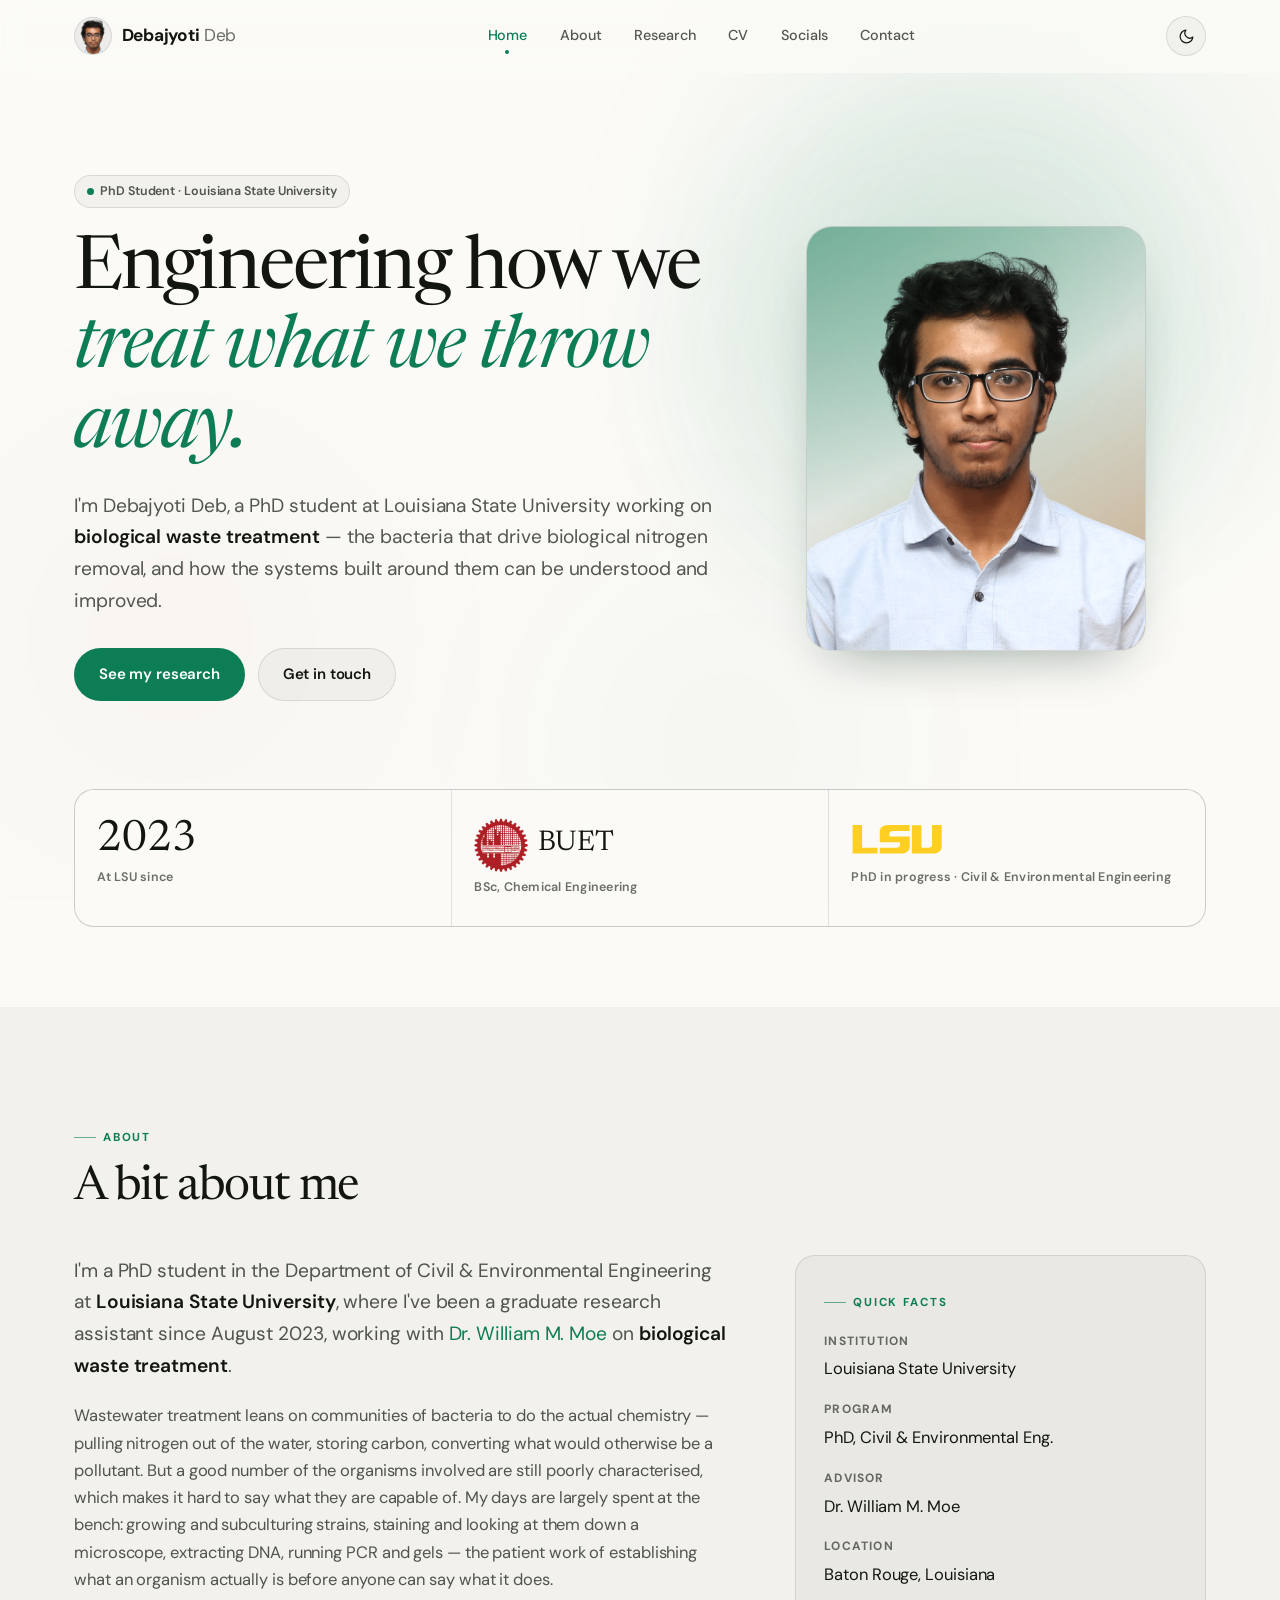
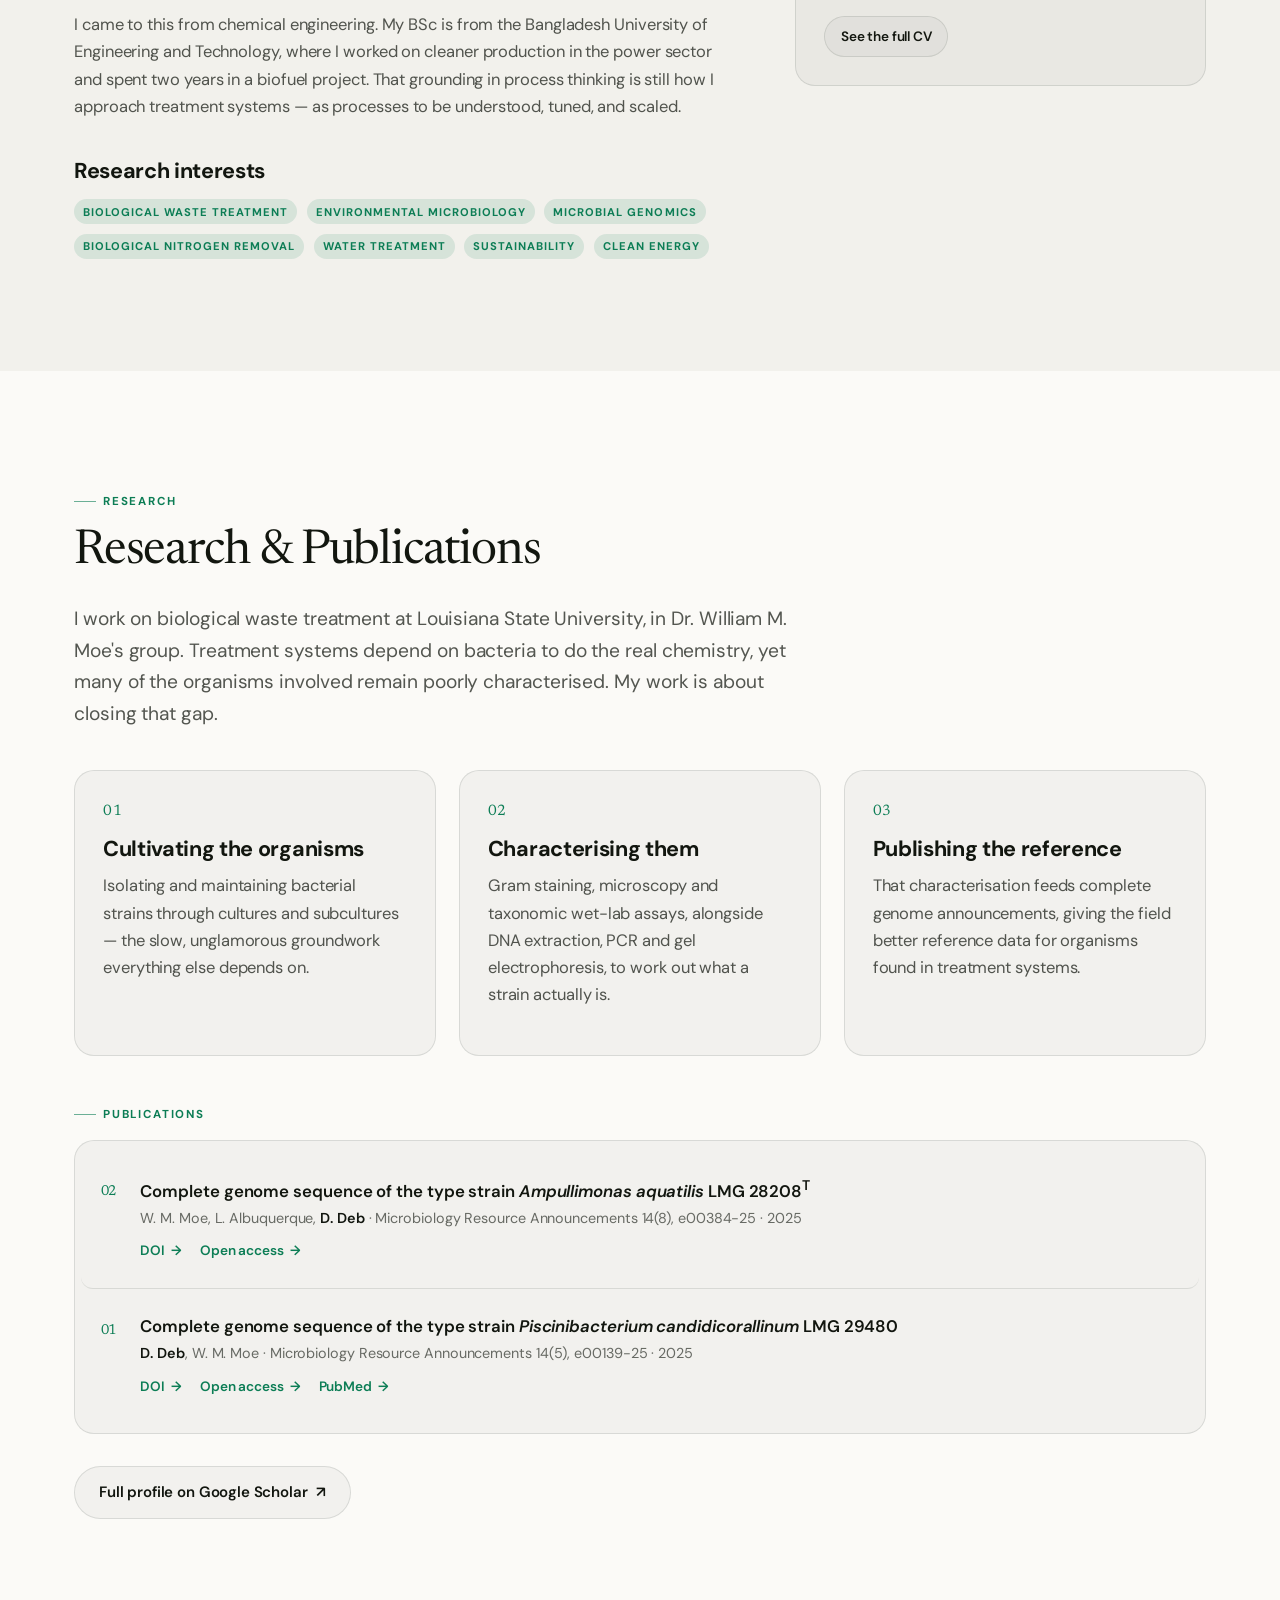
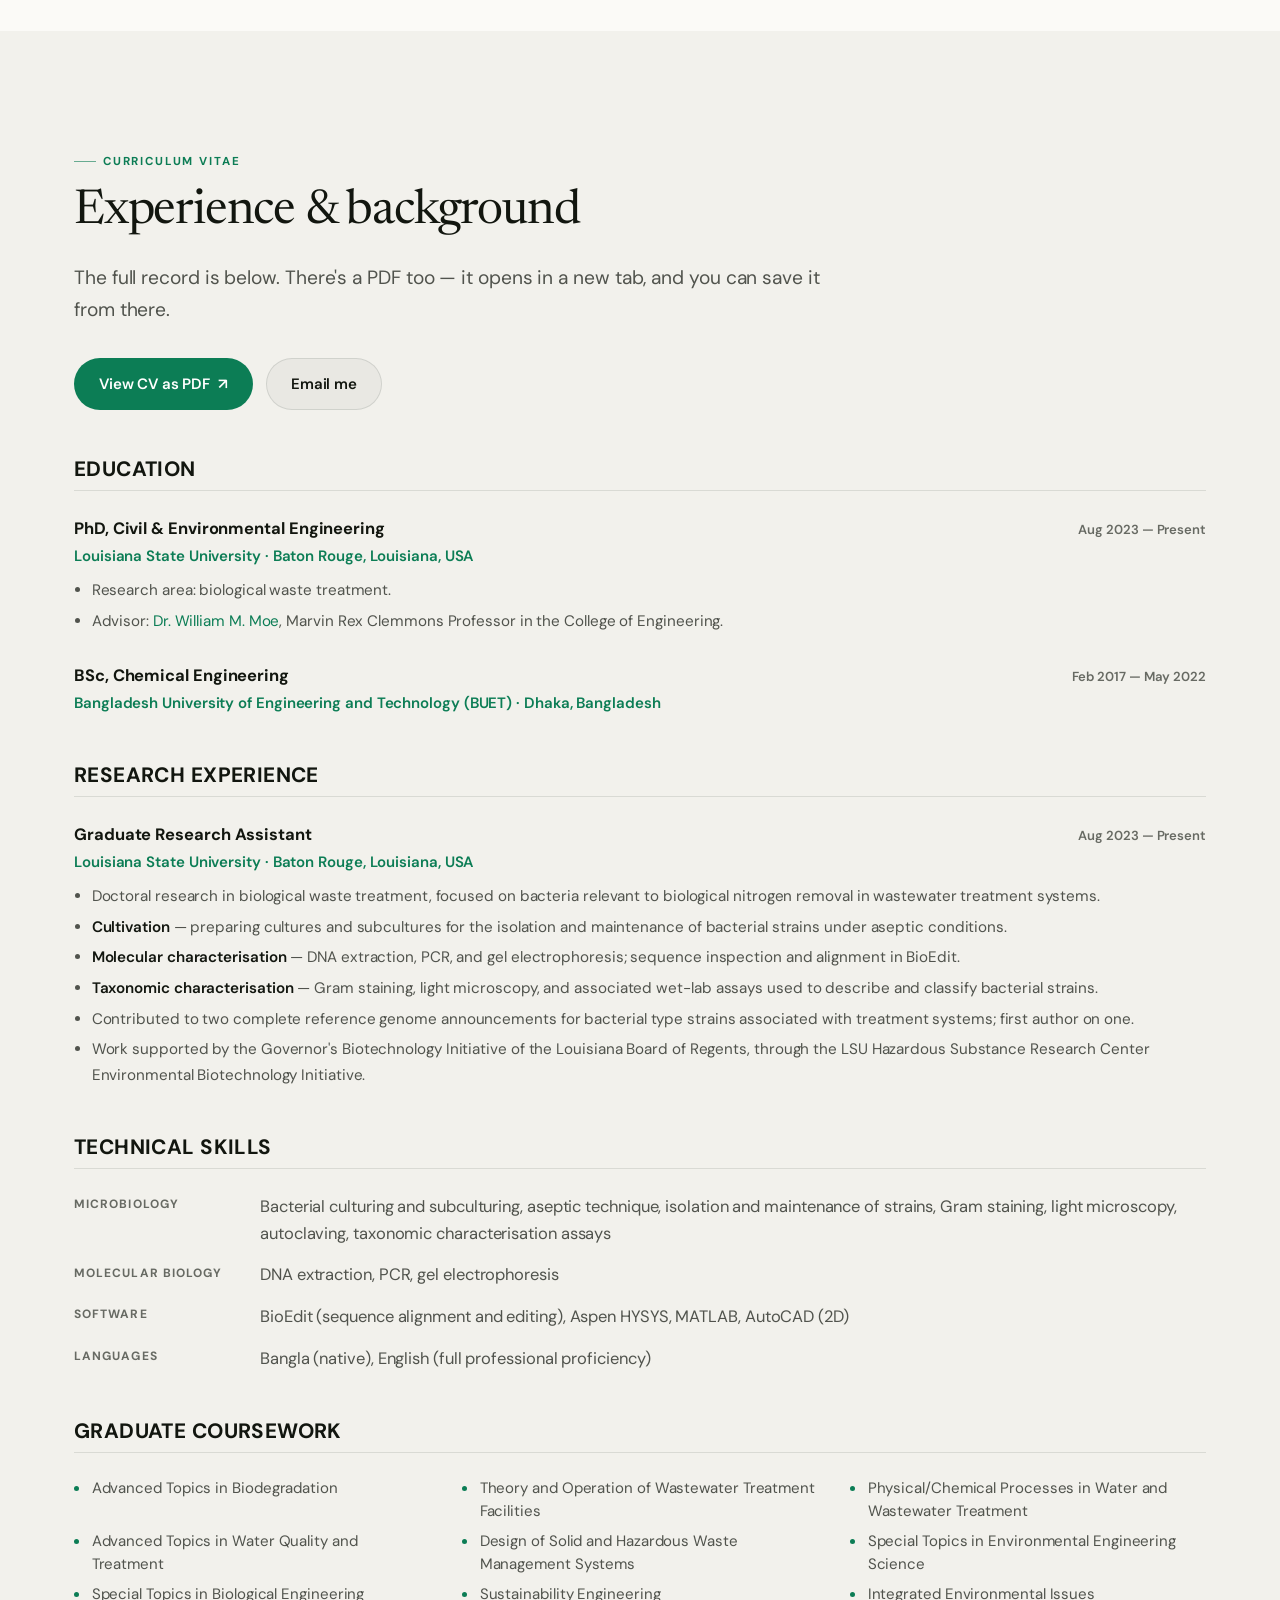
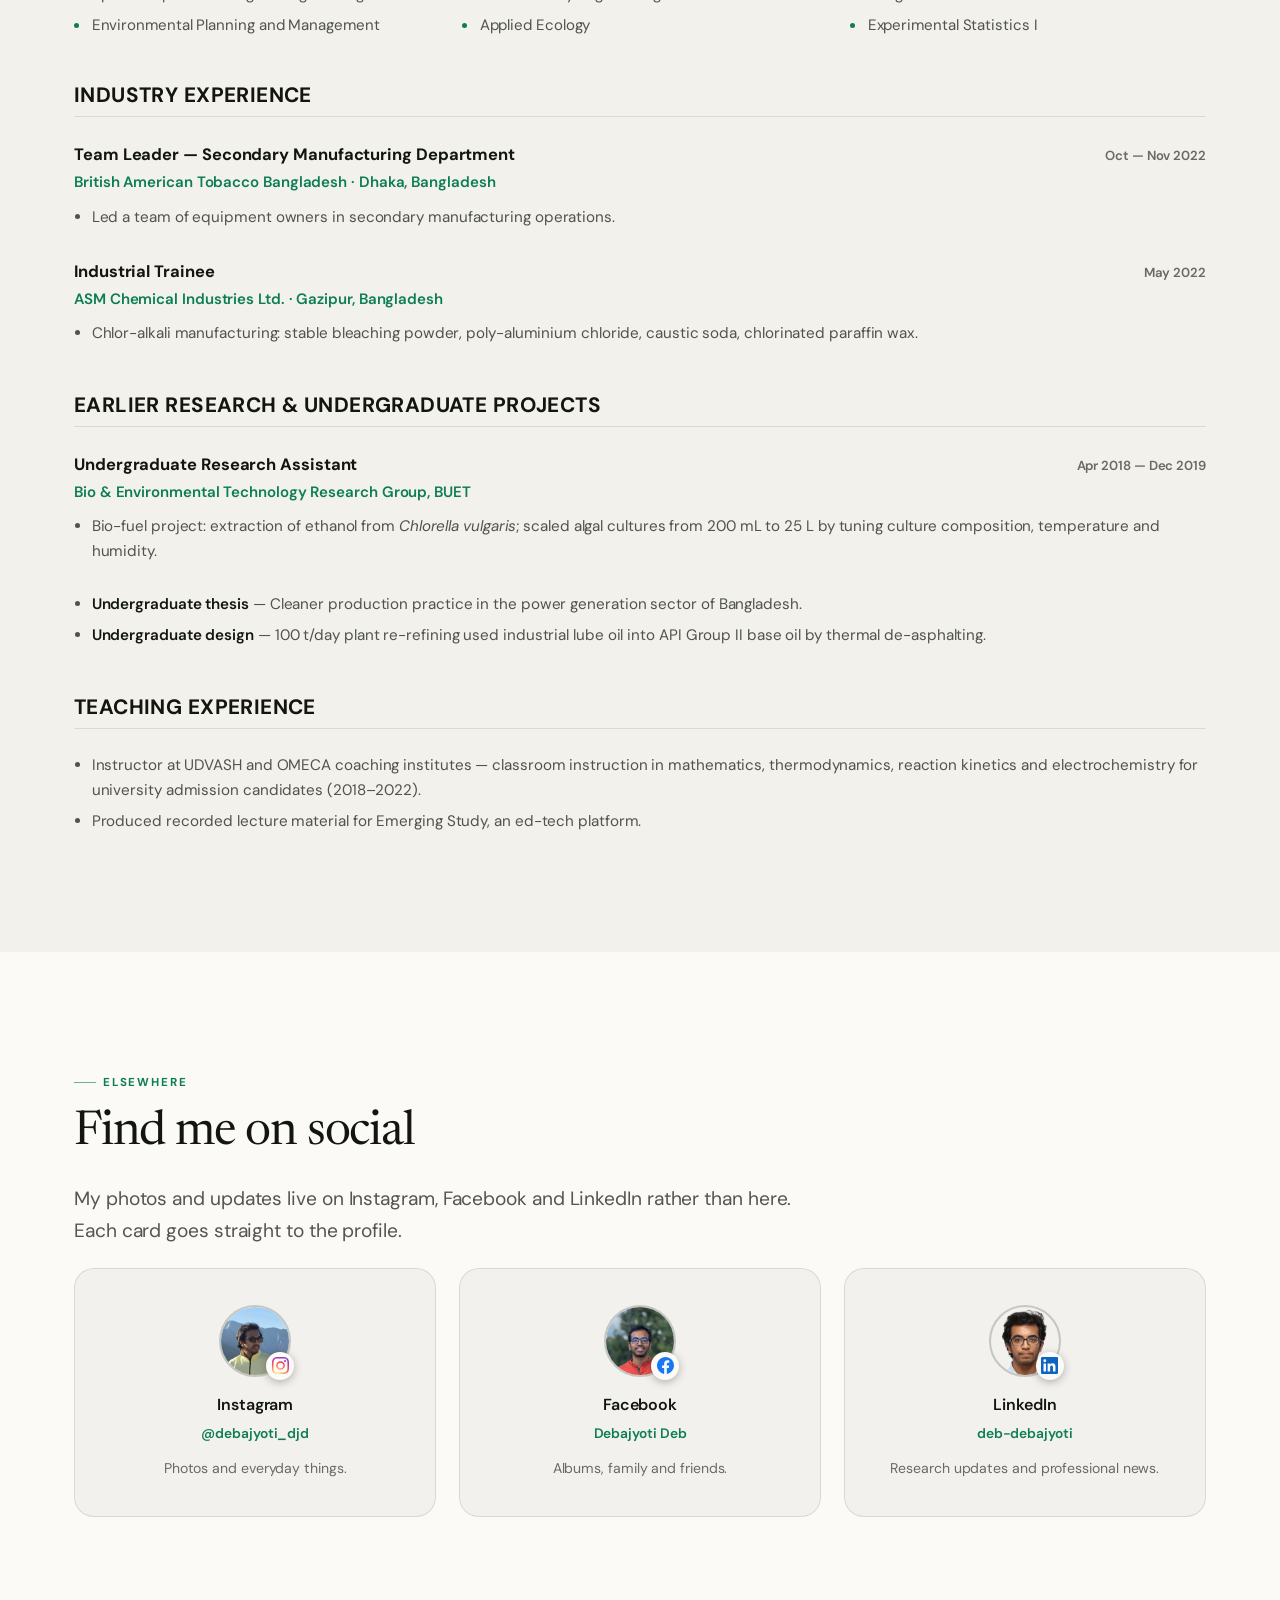
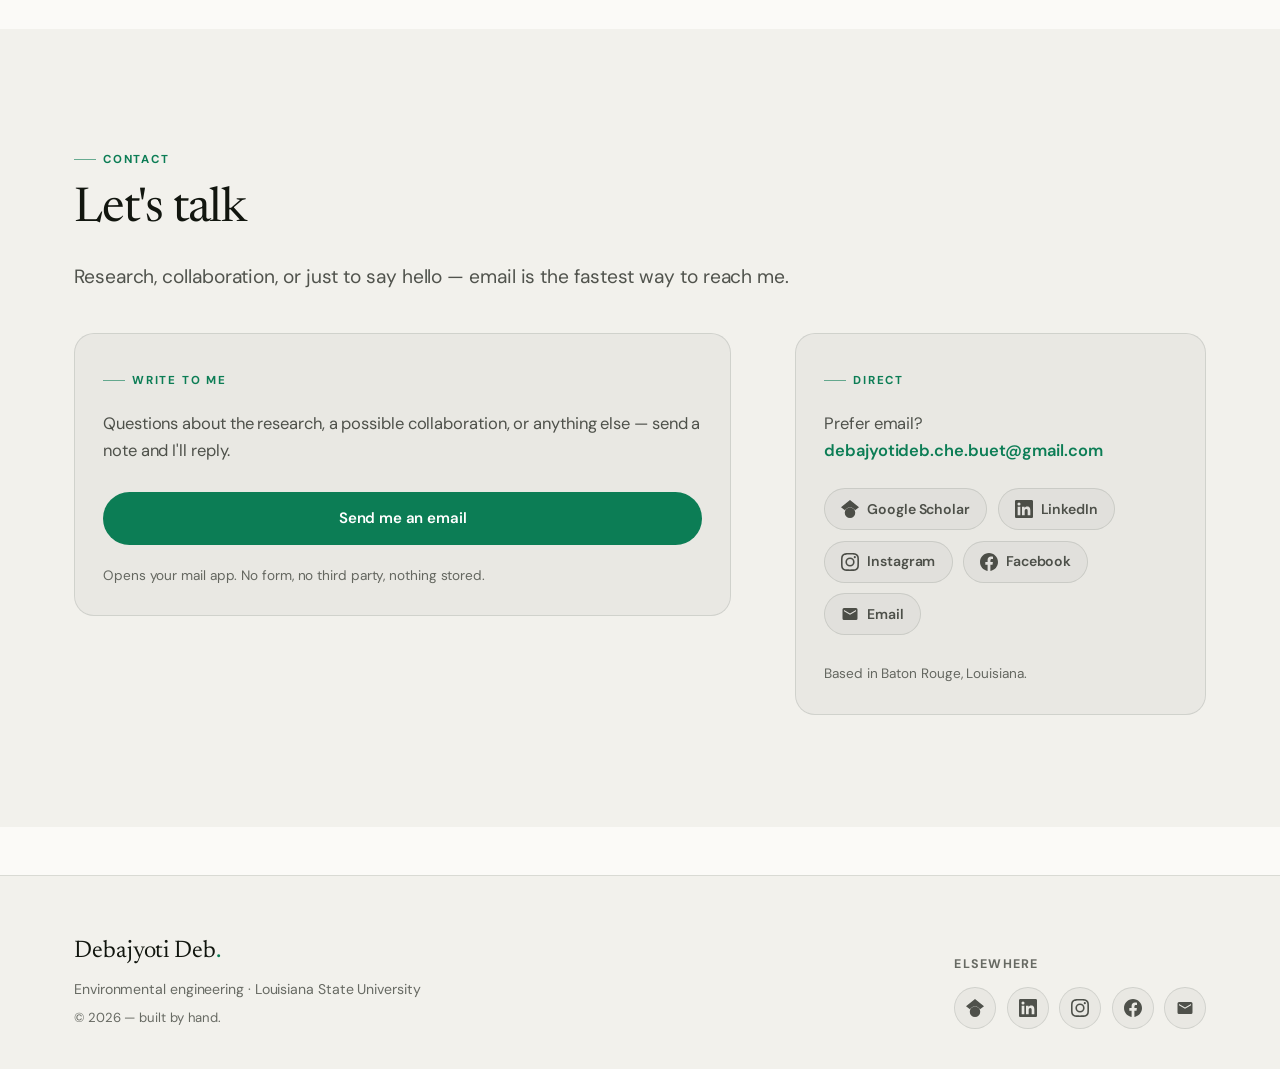
==== index.html @ dcc3cf19 "BUET research assistant dates now match LinkedIn (Apr 2018 - Dec 2019) Co-Authored-By: Claude Opus 5" ====
<!DOCTYPE html>
<html lang="en">
<head>
<meta charset="UTF-8" />
<meta name="viewport" content="width=device-width, initial-scale=1.0" />
<title>Debajyoti Deb — Environmental Engineering PhD Student</title>
<meta name="description" content="Debajyoti Deb — PhD student in Civil &amp; Environmental Engineering at Louisiana State University, working on biological waste treatment." />
<link rel="icon" type="image/svg+xml" href="assets/img/favicon.svg" />
<link rel="apple-touch-icon" href="assets/img/favicon.svg" />
<script>(function(){try{var t=localStorage.getItem('theme');if(!t){t=window.matchMedia('(prefers-color-scheme: dark)').matches?'dark':'light';}document.documentElement.setAttribute('data-theme',t);}catch(e){}})();</script>
<link rel="preconnect" href="https://fonts.googleapis.com" />
<link rel="preconnect" href="https://fonts.gstatic.com" crossorigin />
<link href="https://fonts.googleapis.com/css2?family=DM+Sans:opsz,wght@9..40,300..700&family=Newsreader:ital,opsz,wght@0,6..72,300..600;1,6..72,300..500&display=swap" rel="stylesheet" />
<link rel="stylesheet" href="assets/css/style.css" />
</head>
<body data-page="home">
<!-- Loading curtain: shown on every load, lifted by main.js -->
<div id="curtain" aria-hidden="true">
  <div class="curtain-inner">
    <span class="curtain-avatar"><img src="assets/img/favicon-180.png" alt="" /></span>
    <span class="curtain-name"><strong>Debajyoti</strong> Deb</span>
  </div>
  <div class="curtain-bar"><i></i></div>
</div>

<header id="site-header" class="site-header"></header>

<main>
  <!-- ==================== HERO ==================== -->
  <section class="container hero" id="top">
    <div>
      <span class="chip" data-reveal><span class="pulse"></span> PhD Student · Louisiana State University</span>
      <h1 data-reveal style="--d:.08s">Engineering how we <em>treat what we throw away.</em></h1>
      <p class="lede" data-reveal style="--d:.16s">
        I'm Debajyoti Deb, a PhD student at Louisiana State University working on
        <strong>biological waste treatment</strong> — the bacteria that drive biological
        nitrogen removal, and how the systems built around them can be understood and
        improved.
      </p>
      <div class="btn-row" data-reveal style="--d:.24s">
        <a class="btn btn-primary" href="#research">See my research</a>
        <a class="btn btn-ghost" href="#contact">Get in touch</a>
      </div>
    </div>

    <div class="hero-portrait" data-tilt data-reveal style="--d:.2s">
      <img src="assets/img/portrait.png" alt="Debajyoti Deb" />
    </div>
  </section>

  <!-- ==================== STATS ==================== -->
  <section class="container" style="padding-bottom: clamp(3rem,7vw,5rem);">
    <div class="stats" data-reveal>
      <!-- Not animated: a year counting up from zero reads as a broken number. -->
      <div class="stat">
        <div class="stat-num">2023</div>
        <div class="stat-label">At LSU since</div>
      </div>
      <div class="stat">
        <div class="stat-num">
          <img class="stat-logo stat-logo-lg" src="assets/img/buet-logo.png" alt="BUET" />
          <span class="stat-word">BUET</span>
        </div>
        <div class="stat-label">BSc, Chemical Engineering</div>
      </div>
      <div class="stat">
        <div class="stat-num">
          <img class="stat-logo invertible" src="assets/img/lsu-logo.svg" alt="Louisiana State University" />
        </div>
        <div class="stat-label">PhD in progress · Civil &amp; Environmental Engineering</div>
      </div>
    </div>
  </section>

  <!-- ==================== ABOUT ==================== -->
  <section class="section section-alt" id="about">
    <div class="container">
      <span class="kicker" data-reveal>About</span>
      <h2 data-reveal style="--d:.06s">A bit about me</h2>

      <div class="split" style="margin-top:2.5rem;">
        <div>
          <p class="lede" data-reveal>
            I'm a PhD student in the Department of Civil &amp; Environmental Engineering at
            <strong>Louisiana State University</strong>, where I've been a graduate research
            assistant since August 2023, working with
            <a href="https://www.lsu.edu/eng/cee/people/Moe.php" target="_blank" rel="noopener">Dr. William M. Moe</a>
            on <strong>biological waste treatment</strong>.
          </p>
          <p data-reveal>
            Wastewater treatment leans on communities of bacteria to do the actual chemistry —
            pulling nitrogen out of the water, storing carbon, converting what would otherwise
            be a pollutant. But a good number of the organisms involved are still poorly
            characterised, which makes it hard to say what they are capable of. My days are
            largely spent at the bench: growing and subculturing strains, staining and looking
            at them down a microscope, extracting DNA, running PCR and gels — the patient work
            of establishing what an organism actually is before anyone can say what it does.
          </p>
          <p data-reveal>
            I came to this from chemical engineering. My BSc is from the Bangladesh University
            of Engineering and Technology, where I worked on cleaner production in the power
            sector and spent two years in a biofuel project. That grounding in process
            thinking is still how I approach treatment
            systems — as processes to be understood, tuned, and scaled.
          </p>

          <h3 style="margin-top:2.5rem;" data-reveal>Research interests</h3>
          <div style="display:flex; gap:0.6rem; flex-wrap:wrap; margin-top:1rem;" data-reveal>
            <span class="tag">Biological Waste Treatment</span>
            <span class="tag">Environmental Microbiology</span>
            <span class="tag">Microbial Genomics</span>
            <span class="tag">Biological Nitrogen Removal</span>
            <span class="tag">Water Treatment</span>
            <span class="tag">Sustainability</span>
            <span class="tag">Clean Energy</span>
          </div>
        </div>

        <aside class="card sticky-side" data-reveal style="--d:.1s;">
          <span class="kicker" style="margin-bottom:1.25rem;">Quick facts</span>
          <dl style="margin:0; display:grid; gap:1.1rem;">
            <div>
              <dt class="dim" style="font-size:0.75rem; text-transform:uppercase; letter-spacing:0.1em; font-weight:700;">Institution</dt>
              <dd style="margin:0.25rem 0 0;">Louisiana State University</dd>
            </div>
            <div>
              <dt class="dim" style="font-size:0.75rem; text-transform:uppercase; letter-spacing:0.1em; font-weight:700;">Program</dt>
              <dd style="margin:0.25rem 0 0;">PhD, Civil &amp; Environmental Eng.</dd>
            </div>
            <div>
              <dt class="dim" style="font-size:0.75rem; text-transform:uppercase; letter-spacing:0.1em; font-weight:700;">Advisor</dt>
              <dd style="margin:0.25rem 0 0;">Dr. William M. Moe</dd>
            </div>
            <div>
              <dt class="dim" style="font-size:0.75rem; text-transform:uppercase; letter-spacing:0.1em; font-weight:700;">Location</dt>
              <dd style="margin:0.25rem 0 0;">Baton Rouge, Louisiana</dd>
            </div>
          </dl>
          <a class="btn btn-ghost btn-sm" style="margin-top:1.75rem;" href="#cv">See the full CV</a>
        </aside>
      </div>
    </div>
  </section>

  <!-- ==================== RESEARCH ==================== -->
  <section class="section" id="research">
    <div class="container">
      <span class="kicker" data-reveal>Research</span>
      <h2 data-reveal style="--d:.06s">Research &amp; Publications</h2>
      <p class="lede" data-reveal style="--d:.12s">
        I work on biological waste treatment at Louisiana State University, in
        Dr. William M. Moe's group. Treatment systems depend on bacteria to do the
        real chemistry, yet many of the organisms involved remain poorly characterised.
        My work is about closing that gap.
      </p>

      <div class="grid grid-3" style="margin:2.5rem 0;">
        <div class="card" data-reveal>
          <span class="card-num">01</span>
          <h3>Cultivating the organisms</h3>
          <p>Isolating and maintaining bacterial strains through cultures and subcultures —
             the slow, unglamorous groundwork everything else depends on.</p>
        </div>
        <div class="card" data-reveal>
          <span class="card-num">02</span>
          <h3>Characterising them</h3>
          <p>Gram staining, microscopy and taxonomic wet-lab assays, alongside DNA extraction,
             PCR and gel electrophoresis, to work out what a strain actually is.</p>
        </div>
        <div class="card" data-reveal>
          <span class="card-num">03</span>
          <h3>Publishing the reference</h3>
          <p>That characterisation feeds complete genome announcements, giving the field
             better reference data for organisms found in treatment systems.</p>
        </div>
      </div>

      <div data-reveal>
        <span class="kicker">Publications</span>
        <div class="card" style="padding:0.6rem 0.4rem;" id="pub-list"></div>
      </div>

      <div class="btn-row" data-reveal>
        <a class="btn btn-ghost" id="scholar-link" href="#" target="_blank" rel="noopener">
          Full profile on Google Scholar <span aria-hidden="true">↗</span>
        </a>
      </div>
    </div>
  </section>

  <!-- ==================== CV ==================== -->
  <section class="section section-alt" id="cv">
    <div class="container">
      <span class="kicker" data-reveal>Curriculum Vitae</span>
      <h2 data-reveal style="--d:.06s">Experience &amp; background</h2>
      <p class="lede" data-reveal style="--d:.12s">
        The full record is below. There's a PDF too — it opens in a new tab, and you can
        save it from there.
      </p>
      <div class="btn-row" data-reveal style="--d:.18s">
        <!-- No `download` attribute: this opens the PDF in the browser's own viewer,
             which provides its own download and print controls. -->
        <a class="btn btn-primary" href="assets/cv/Debajyoti-Deb-CV.pdf" target="_blank" rel="noopener">
          View CV as PDF <span aria-hidden="true">↗</span>
        </a>
        <a class="btn btn-ghost" href="mailto:debajyotideb.che.buet@gmail.com">Email me</a>
      </div>

      <!-- Education -->
      <div class="cv-section" data-reveal>
        <h3 class="cv-h">Education</h3>
        <div class="cv-entry">
          <div class="cv-head">
            <span class="cv-role">PhD, Civil &amp; Environmental Engineering</span>
            <span class="cv-when">Aug 2023 — Present</span>
          </div>
          <div class="cv-where">Louisiana State University · Baton Rouge, Louisiana, USA</div>
          <ul>
            <li>Research area: biological waste treatment.</li>
            <li>Advisor: <a href="https://www.lsu.edu/eng/cee/people/Moe.php" target="_blank" rel="noopener">Dr. William M. Moe</a>, Marvin Rex Clemmons Professor in the College of Engineering.</li>
          </ul>
        </div>
        <div class="cv-entry">
          <div class="cv-head">
            <span class="cv-role">BSc, Chemical Engineering</span>
            <span class="cv-when">Feb 2017 — May 2022</span>
          </div>
          <div class="cv-where">Bangladesh University of Engineering and Technology (BUET) · Dhaka, Bangladesh</div>
        </div>
      </div>

      <!-- Research experience -->
      <div class="cv-section" data-reveal>
        <h3 class="cv-h">Research Experience</h3>
        <div class="cv-entry">
          <div class="cv-head">
            <span class="cv-role">Graduate Research Assistant</span>
            <span class="cv-when">Aug 2023 — Present</span>
          </div>
          <div class="cv-where">Louisiana State University · Baton Rouge, Louisiana, USA</div>
          <ul>
            <li>Doctoral research in biological waste treatment, focused on bacteria relevant
                to biological nitrogen removal in wastewater treatment systems.</li>
            <li><strong>Cultivation</strong> — preparing cultures and subcultures for the isolation
                and maintenance of bacterial strains under aseptic conditions.</li>
            <li><strong>Molecular characterisation</strong> — DNA extraction, PCR, and gel
                electrophoresis; sequence inspection and alignment in BioEdit.</li>
            <li><strong>Taxonomic characterisation</strong> — Gram staining, light microscopy, and
                associated wet-lab assays used to describe and classify bacterial strains.</li>
            <li>Contributed to two complete reference genome announcements for bacterial type
                strains associated with treatment systems; first author on one.</li>
            <li>Work supported by the Governor's Biotechnology Initiative of the Louisiana Board
                of Regents, through the LSU Hazardous Substance Research Center Environmental
                Biotechnology Initiative.</li>
          </ul>
        </div>
      </div>

      <!-- Skills -->
      <div class="cv-section" data-reveal>
        <h3 class="cv-h">Technical Skills</h3>
        <div class="cv-skills">
          <div class="cv-skill-row">
            <div class="cv-skill-label">Microbiology</div>
            <div class="muted">Bacterial culturing and subculturing, aseptic technique, isolation
              and maintenance of strains, Gram staining, light microscopy, autoclaving,
              taxonomic characterisation assays</div>
          </div>
          <div class="cv-skill-row">
            <div class="cv-skill-label">Molecular biology</div>
            <div class="muted">DNA extraction, PCR, gel electrophoresis</div>
          </div>
          <div class="cv-skill-row">
            <div class="cv-skill-label">Software</div>
            <div class="muted">BioEdit (sequence alignment and editing), Aspen HYSYS, MATLAB, AutoCAD (2D)</div>
          </div>
          <div class="cv-skill-row">
            <div class="cv-skill-label">Languages</div>
            <div class="muted">Bangla (native), English (full professional proficiency)</div>
          </div>
        </div>
      </div>

      <!-- Coursework -->
      <div class="cv-section" data-reveal>
        <h3 class="cv-h">Graduate Coursework</h3>
        <div class="cv-entry">
          <div class="course-grid">
            <span>Advanced Topics in Biodegradation</span>
            <span>Theory and Operation of Wastewater Treatment Facilities</span>
            <span>Physical/Chemical Processes in Water and Wastewater Treatment</span>
            <span>Advanced Topics in Water Quality and Treatment</span>
            <span>Design of Solid and Hazardous Waste Management Systems</span>
            <span>Special Topics in Environmental Engineering Science</span>
            <span>Special Topics in Biological Engineering</span>
            <span>Sustainability Engineering</span>
            <span>Integrated Environmental Issues</span>
            <span>Environmental Planning and Management</span>
            <span>Applied Ecology</span>
            <span>Experimental Statistics I</span>
          </div>
        </div>
      </div>

      <!-- Industry -->
      <div class="cv-section" data-reveal>
        <h3 class="cv-h">Industry Experience</h3>
        <div class="cv-entry">
          <div class="cv-head">
            <span class="cv-role">Team Leader — Secondary Manufacturing Department</span>
            <span class="cv-when">Oct — Nov 2022</span>
          </div>
          <div class="cv-where">British American Tobacco Bangladesh · Dhaka, Bangladesh</div>
          <ul><li>Led a team of equipment owners in secondary manufacturing operations.</li></ul>
        </div>
        <div class="cv-entry">
          <div class="cv-head">
            <span class="cv-role">Industrial Trainee</span>
            <span class="cv-when">May 2022</span>
          </div>
          <div class="cv-where">ASM Chemical Industries Ltd. · Gazipur, Bangladesh</div>
          <ul><li>Chlor-alkali manufacturing: stable bleaching powder, poly-aluminium chloride,
                  caustic soda, chlorinated paraffin wax.</li></ul>
        </div>
      </div>

      <!-- Earlier work -->
      <div class="cv-section" data-reveal>
        <h3 class="cv-h">Earlier Research &amp; Undergraduate Projects</h3>
        <div class="cv-entry">
          <div class="cv-head">
            <span class="cv-role">Undergraduate Research Assistant</span>
            <span class="cv-when">Apr 2018 — Dec 2019</span>
          </div>
          <div class="cv-where">Bio &amp; Environmental Technology Research Group, BUET</div>
          <ul>
            <li>Bio-fuel project: extraction of ethanol from <em>Chlorella vulgaris</em>; scaled
                algal cultures from 200&nbsp;mL to 25&nbsp;L by tuning culture composition,
                temperature and humidity.</li>
          </ul>
        </div>
        <div class="cv-entry">
          <ul style="padding-left:1.1rem;">
            <li><strong>Undergraduate thesis</strong> — Cleaner production practice in the power
                generation sector of Bangladesh.</li>
            <li><strong>Undergraduate design</strong> — 100 t/day plant re-refining used industrial
                lube oil into API Group II base oil by thermal de-asphalting.</li>
          </ul>
        </div>
      </div>

      <!-- Teaching -->
      <div class="cv-section" data-reveal>
        <h3 class="cv-h">Teaching Experience</h3>
        <div class="cv-entry">
          <ul style="padding-left:1.1rem;">
            <li>Instructor at UDVASH and OMECA coaching institutes — classroom instruction in
                mathematics, thermodynamics, reaction kinetics and electrochemistry for
                university admission candidates (2018–2022).</li>
            <li>Produced recorded lecture material for Emerging Study, an ed-tech platform.</li>
          </ul>
        </div>
      </div>
    </div>
  </section>

  <!-- ==================== GALLERY ==================== -->
  <section class="section" id="socials">
    <div class="container">
      <span class="kicker" data-reveal>Elsewhere</span>
      <h2 data-reveal style="--d:.06s">Find me on social</h2>
      <p class="lede" data-reveal style="--d:.12s">
        My photos and updates live on Instagram, Facebook and LinkedIn rather than here.
        Each card goes straight to the profile.
      </p>
      <div id="gallery-sections"></div>
    </div>
  </section>

  <!-- ==================== CONTACT ==================== -->
  <section class="section section-alt" id="contact">
    <div class="container">
      <span class="kicker" data-reveal>Contact</span>
      <h2 data-reveal style="--d:.06s">Let's talk</h2>
      <p class="lede" data-reveal style="--d:.12s">
        Research, collaboration, or just to say hello — email is the fastest way
        to reach me.
      </p>

      <div class="split" style="margin-top:2.5rem;">
        <div class="card" data-reveal>
          <!--
            TO ADD A WORKING CONTACT FORM (about 2 minutes):
              1. Sign up free at formspree.io and create a form.
              2. It gives you an ID that looks like "xayzbqwe".
              3. Delete this whole <div class="mailto-card"> block and paste in
                 the form below, replacing YOUR_FORM_ID with that ID.

            <form action="https://formspree.io/f/YOUR_FORM_ID" method="POST">
              <div class="field">
                <label for="name">Name</label>
                <input type="text" id="name" name="name" placeholder="Your name" required />
              </div>
              <div class="field">
                <label for="email">Email</label>
                <input type="email" id="email" name="_replyto" placeholder="you@example.com" required />
              </div>
              <div class="field">
                <label for="message">Message</label>
                <textarea id="message" name="message" rows="6" placeholder="What's on your mind?" required></textarea>
              </div>
              <button type="submit" class="btn btn-primary" style="width:100%;">Send message</button>
            </form>

            Until then, the card below sends people straight to your inbox —
            which is honest, and never loses a message.
          -->
          <div class="mailto-card">
            <span class="kicker" style="margin-bottom:1.25rem;">Write to me</span>
            <p style="margin-bottom:1.75rem;">
              Questions about the research, a possible collaboration, or anything
              else — send a note and I'll reply.
            </p>
            <a class="btn btn-primary" style="width:100%;"
               href="mailto:debajyotideb.che.buet@gmail.com?subject=Hello%20from%20debajyotideb.com">
              Send me an email
            </a>
            <p class="dim" style="margin:1.25rem 0 0; font-size:0.85rem;">
              Opens your mail app. No form, no third party, nothing stored.
            </p>
          </div>
        </div>

        <aside class="card sticky-side" data-reveal style="--d:.1s;">
          <span class="kicker" style="margin-bottom:1.25rem;">Direct</span>
          <p style="margin-bottom:1.5rem;">
            Prefer email?<br />
            <a href="mailto:debajyotideb.che.buet@gmail.com" style="font-weight:600; word-break:break-all;">debajyotideb.che.buet@gmail.com</a>
          </p>
          <div id="contact-socials"></div>
          <p class="dim" style="margin:1.75rem 0 0; font-size:0.85rem;">
            Based in Baton Rouge, Louisiana.
          </p>
        </aside>
      </div>
    </div>
  </section>
</main>

<footer id="site-footer" class="site-footer"></footer>

<script>window.SITE_BASE = "";</script>
<script src="assets/js/main.js"></script>
<script src="assets/js/publications.js"></script>
<script src="assets/js/gallery-posts.js"></script>
<script src="assets/js/sections.js"></script>
<script src="assets/js/motion.js"></script>
</body>
</html>
---- assets/css/style.css ----
/* =========================================================
   Debajyoti Deb — portfolio stylesheet
   Dark-first design system that also holds up fully in light.
   Theme switches via [data-theme] on <html>.
   ========================================================= */

/* ---------------------------------------------------------
   1. Tokens
   --------------------------------------------------------- */
:root {
  /* Light theme — warm paper */
  --bg:        #fbfaf7;
  --bg-2:      #f2f1ec;
  --panel:     rgba(16, 24, 20, 0.035);
  --panel-2:   rgba(16, 24, 20, 0.06);
  --line:      rgba(16, 30, 24, 0.11);
  --line-2:    rgba(16, 30, 24, 0.2);

  --ink:       #12160f;      /* 17.5:1 on --bg */
  --ink-2:     rgba(18, 22, 15, 0.72);  /* 7.2:1  */
  --ink-3:     rgba(18, 22, 15, 0.62);  /* 4.9:1 — keeps small labels AA-legible */

  --accent:      #0c7d55;   /* emerald — the field's colour · 4.9:1 */
  --accent-2:    #0a6444;
  --accent-tint: rgba(12, 125, 85, 0.12);
  --on-accent:   #ffffff;   /* 5.2:1 on --accent */

  --ember:      #9a5410;    /* Journal's warm counterpoint · 5.3:1 */
  --ember-2:    #7d4409;
  --ember-tint: rgba(154, 84, 16, 0.12);

  --shadow-lift: 0 24px 50px -28px rgba(12, 40, 28, 0.45);

  /* Non-colour tokens (shared) */
  --disp: "Newsreader", Georgia, "Iowan Old Style", serif;
  --body: "DM Sans", -apple-system, BlinkMacSystemFont, "Segoe UI", Roboto, sans-serif;
  --ease: cubic-bezier(0.16, 1, 0.3, 1);
  --r:    20px;
  --r-sm: 12px;
  --max:  1180px;
}

:root[data-theme="dark"] {
  --bg:        #0b0d10;
  --bg-2:      #11151a;
  --panel:     rgba(255, 255, 255, 0.04);
  --panel-2:   rgba(255, 255, 255, 0.07);
  --line:      rgba(228, 248, 238, 0.1);
  --line-2:    rgba(228, 248, 238, 0.19);

  --ink:       #f2f5f3;
  --ink-2:     rgba(242, 245, 243, 0.7);
  --ink-3:     rgba(242, 245, 243, 0.5);   /* 5.0:1 — AA for small labels */

  --accent:      #2fd396;
  --accent-2:    #5ee7b5;
  --accent-tint: rgba(47, 211, 150, 0.14);
  --on-accent:   #04231a;

  --ember:      #f0a94a;
  --ember-2:    #ffc47a;
  --ember-tint: rgba(240, 169, 74, 0.14);

  --shadow-lift: 0 30px 60px -30px rgba(0, 0, 0, 0.9);
}

/* Safety net for first paint before the inline head script runs */
@media (prefers-color-scheme: dark) {
  :root:not([data-theme="light"]):not([data-theme="dark"]) {
    --bg: #0b0d10; --bg-2: #11151a;
    --panel: rgba(255,255,255,.04); --panel-2: rgba(255,255,255,.07);
    --line: rgba(228,248,238,.10); --line-2: rgba(228,248,238,.19);
    --ink: #f2f5f3; --ink-2: rgba(242,245,243,.70); --ink-3: rgba(242,245,243,.50);
    --accent: #2fd396; --accent-2: #5ee7b5; --accent-tint: rgba(47,211,150,.14);
    --on-accent: #04231a;
    --ember: #f0a94a; --ember-2: #ffc47a; --ember-tint: rgba(240,169,74,.14);
    --shadow-lift: 0 30px 60px -30px rgba(0,0,0,.9);
  }
}

/* ---------------------------------------------------------
   2. Base
   --------------------------------------------------------- */
*, *::before, *::after { box-sizing: border-box; }

html {
  color-scheme: light dark;
  scroll-behavior: smooth;
  -webkit-text-size-adjust: 100%;
}

body {
  margin: 0;
  background: var(--bg);
  color: var(--ink);
  font-family: var(--body);
  font-size: 16.5px;
  line-height: 1.65;
  letter-spacing: -0.005em;
  -webkit-font-smoothing: antialiased;
  -moz-osx-font-smoothing: grayscale;
  overflow-x: hidden;
  transition: background 0.35s var(--ease), color 0.35s var(--ease);
}

img { max-width: 100%; display: block; }

h1, h2, h3, h4 {
  margin: 0 0 0.5em;
  line-height: 1.08;
  letter-spacing: -0.025em;
  font-weight: 600;
}
h1 { font-family: var(--disp); font-size: clamp(2.6rem, 6.5vw, 4.6rem); font-weight: 400; }
h2 { font-family: var(--disp); font-size: clamp(1.9rem, 4vw, 3rem); font-weight: 400; }
h3 { font-size: clamp(1.1rem, 2vw, 1.35rem); font-weight: 700; letter-spacing: -0.015em; }

p { margin: 0 0 1.1em; color: var(--ink-2); }
strong { color: var(--ink); font-weight: 600; }

a { color: var(--accent); text-decoration: none; transition: color 0.25s var(--ease); }
a:hover { color: var(--accent-2); }

::selection { background: var(--accent); color: var(--on-accent); }

:focus-visible {
  outline: 2px solid var(--accent);
  outline-offset: 3px;
  border-radius: 4px;
}

.muted { color: var(--ink-2); }
.dim   { color: var(--ink-3); }

.container { max-width: var(--max); margin: 0 auto; padding: 0 1.5rem; }
.narrow    { max-width: 760px; }

/* Vertical padding only. These classes are routinely combined with .container
   on the SAME element (e.g. `class="section container"`), and a
   `padding: <vertical> 0` shorthand silently wipes out the container's side
   gutters — leaving text flush against the screen edge on mobile. */
.section {
  padding-top: clamp(3.5rem, 9vw, 7rem);
  padding-bottom: clamp(3.5rem, 9vw, 7rem);
}
.section-alt { background: var(--bg-2); }

/* Single-page site: keep anchored sections clear of the sticky header when
   jumped to, and give the CV sub-headings their own scale. */
section[id] { scroll-margin-top: 78px; }
.cv-h {
  font-size: clamp(1.1rem, 2vw, 1.3rem);
  font-family: var(--body);
  font-weight: 700;
  letter-spacing: 0.02em;
  text-transform: uppercase;
  padding-bottom: 0.6rem;
  margin-bottom: 1.5rem;
  border-bottom: 1px solid var(--line);
}

/* Kicker — small uppercase label above a heading */
.kicker {
  display: inline-flex;
  align-items: center;
  gap: 0.6em;
  font-size: 0.72rem;
  font-weight: 700;
  text-transform: uppercase;
  letter-spacing: 0.16em;
  color: var(--accent);
  margin-bottom: 1rem;
}
.kicker::before {
  content: "";
  width: 22px;
  height: 1px;
  background: currentColor;
  opacity: 0.6;
}

.lede {
  font-size: clamp(1.02rem, 1.7vw, 1.2rem);
  color: var(--ink-2);
  max-width: 58ch;
}

/* ---------------------------------------------------------
   3. Custom cursor  (the ring that trails and swells)
   --------------------------------------------------------- */
#cursor-dot, #cursor-ring {
  position: fixed;
  top: 0; left: 0;
  pointer-events: none;
  z-index: 9998;
  transform: translate3d(-50%, -50%, 0);
  will-change: transform;
  opacity: 0;
  transition: opacity 0.3s var(--ease);
}
body.cursor-live #cursor-dot,
body.cursor-live #cursor-ring { opacity: 1; }

#cursor-dot {
  width: 6px; height: 6px;
  border-radius: 50%;
  background: var(--accent);
  z-index: 9999;
  transition: opacity 0.3s var(--ease), width 0.3s var(--ease), height 0.3s var(--ease);
}

/* The ring is painted in a FIXED near-white and composited with
   `difference`, so it inverts whatever sits beneath it rather than
   painting a colour of its own. That single constant reads correctly
   in both themes — against the light page it resolves to near-black,
   against the dark page to near-white — and over a coloured button it
   flips to that colour's opposite. Do not swap it per theme: a
   theme-flipped value cancels itself out and the ring disappears. */
#cursor-ring {
  width: 26px; height: 26px;
  border-radius: 50%;
  border: 1.5px solid rgba(246, 243, 242, 0.75);
  opacity: 0;
  mix-blend-mode: difference;
  transition:
    width 0.4s var(--ease),
    height 0.4s var(--ease),
    background 0.35s var(--ease),
    border-color 0.35s var(--ease),
    opacity 0.3s var(--ease);
}
body.cursor-live #cursor-ring { opacity: 1; }

/* Swollen state over interactive things — the "magnify" moment.
   Keeps the difference blend so the blob inverts the button under it. */
body.cursor-live #cursor-ring.grow {
  width: 62px; height: 62px;
  background: rgba(246, 243, 242, 0.92);
  border-color: transparent;
}
body.cursor-live #cursor-dot.hide { opacity: 0; }

/* Hide entirely on touch / narrow / reduced-motion */
@media (max-width: 1024px), (pointer: coarse) {
  #cursor-dot, #cursor-ring { display: none !important; }
}

/* ---------------------------------------------------------
   3a. Ambient scroll gradient
   A fixed layer of soft radial washes sitting behind all content.
   motion.js writes --sp (scroll progress, 0..1) onto <html>, and the
   blobs drift and cross-fade against it, so the page changes colour
   as you move down. Pointer-events off; purely decorative.
   --------------------------------------------------------- */
#ambient {
  position: fixed;
  inset: 0;
  z-index: -1;
  pointer-events: none;
  overflow: hidden;
}
#ambient span {
  position: absolute;
  display: block;
  border-radius: 50%;
  filter: blur(70px);
  will-change: transform, opacity;
  transition: transform 0.6s linear, opacity 0.6s linear;
}
/* emerald — leads at the top of the page */
#ambient .a1 {
  width: 60vw; height: 60vw;
  max-width: 780px; max-height: 780px;
  top: -12%; right: -8%;
  background: radial-gradient(circle, var(--accent) 0%, transparent 68%);
  opacity: calc(0.20 - (var(--sp, 0) * 0.10));
  transform: translate3d(0, calc(var(--sp, 0) * 34vh), 0);
}
/* ember — rises through the middle */
#ambient .a2 {
  width: 55vw; height: 55vw;
  max-width: 700px; max-height: 700px;
  top: 32%; left: -14%;
  background: radial-gradient(circle, var(--ember) 0%, transparent 68%);
  opacity: calc(0.05 + (var(--sp, 0) * 0.16));
  transform: translate3d(calc(var(--sp, 0) * 16vw), calc(var(--sp, 0) * -26vh), 0);
}
/* deep accent — arrives towards the bottom */
#ambient .a3 {
  width: 50vw; height: 50vw;
  max-width: 640px; max-height: 640px;
  bottom: -18%; right: 18%;
  background: radial-gradient(circle, var(--accent-2) 0%, transparent 70%);
  opacity: calc(0.04 + (var(--sp, 0) * 0.13));
  transform: translate3d(calc(var(--sp, 0) * -20vw), calc(var(--sp, 0) * -18vh), 0);
}
/* Light mode needs a lighter touch — the washes read much stronger on paper. */
:root:not([data-theme="dark"]) #ambient span { filter: blur(85px); }
:root:not([data-theme="dark"]) #ambient .a1 { opacity: calc(0.13 - (var(--sp, 0) * 0.06)); }
:root:not([data-theme="dark"]) #ambient .a2 { opacity: calc(0.03 + (var(--sp, 0) * 0.10)); }
:root:not([data-theme="dark"]) #ambient .a3 { opacity: calc(0.03 + (var(--sp, 0) * 0.08)); }

@media (prefers-reduced-motion: reduce) {
  #ambient span { transition: none; transform: none !important; }
}

/* ---------------------------------------------------------
   3b. Loading curtain
   Sits in the HTML (not injected) so there is no flash of
   unstyled page. JS lifts it on load; the CSS animation below
   is a safety net that dismisses it even if JS never runs, so
   a script failure can never trap a visitor behind it.
   --------------------------------------------------------- */
#curtain {
  position: fixed;
  inset: 0;
  z-index: 10000;
  display: grid;
  place-content: center;
  justify-items: center;
  gap: 1.5rem;
  background: var(--bg);
  animation: curtainSafety 0s linear 4.5s forwards;
}
#curtain.lift {
  opacity: 0;
  visibility: hidden;
  pointer-events: none;
  transition: opacity 0.55s var(--ease), visibility 0s linear 0.55s;
}
@keyframes curtainSafety {
  to { opacity: 0; visibility: hidden; pointer-events: none; }
}

.curtain-inner {
  display: flex;
  align-items: center;
  gap: 0.85rem;
}
.curtain-avatar {
  width: 46px;
  height: 46px;
  border-radius: 50%;
  overflow: hidden;
  background: var(--panel-2);
  flex: none;
}
/* Uses the pre-cropped circular icon, so no CSS zoom is needed here. */
.curtain-avatar img { width: 100%; height: 100%; object-fit: cover; }

.curtain-name {
  font-size: 1.35rem;
  letter-spacing: -0.02em;
  color: var(--ink-3);
  white-space: nowrap;
}
.curtain-name strong { color: var(--ink); font-weight: 700; }

.curtain-bar {
  width: min(240px, 60vw);
  height: 2px;
  border-radius: 2px;
  background: var(--line-2);
  overflow: hidden;
}
.curtain-bar i {
  display: block;
  height: 100%;
  width: 100%;
  border-radius: 2px;
  background: var(--accent);
  transform: scaleX(0);
  transform-origin: 0 50%;
  animation: curtainFill 1.15s var(--ease) forwards;
}
@keyframes curtainFill {
  0%   { transform: scaleX(0); }
  65%  { transform: scaleX(0.7); }
  100% { transform: scaleX(1); }
}

@media (prefers-reduced-motion: reduce) {
  #curtain { display: none; }
}

/* ---------------------------------------------------------
   4. Scroll progress
   --------------------------------------------------------- */
#progress {
  position: fixed;
  top: 0; left: 0;
  height: 2px;
  width: 100%;
  transform: scaleX(0);
  transform-origin: 0 50%;
  background: linear-gradient(90deg, var(--accent), var(--accent-2));
  z-index: 9990;
  will-change: transform;
}

/* ---------------------------------------------------------
   5. Header / nav
   --------------------------------------------------------- */
.site-header {
  position: sticky;
  top: 0;
  z-index: 900;
  background: color-mix(in srgb, var(--bg) 82%, transparent);
  backdrop-filter: saturate(180%) blur(14px);
  -webkit-backdrop-filter: saturate(180%) blur(14px);
  border-bottom: 1px solid transparent;
  transition: border-color 0.35s var(--ease), background 0.35s var(--ease);
}
.site-header.stuck { border-bottom-color: var(--line); }

.nav {
  max-width: var(--max);
  margin: 0 auto;
  padding: 1rem 1.5rem;
  display: flex;
  align-items: center;
  justify-content: space-between;
  gap: 1rem;
}

/* Brand: circular thumbnail + name. Both shrink slightly once scrolled,
   so the header tightens up as you move down the page. */
.nav-brand {
  display: inline-flex;
  align-items: center;
  gap: 0.6rem;
  color: var(--ink);
  white-space: nowrap;
  line-height: 1;
}
.nav-brand:hover { text-decoration: none; }

.brand-avatar {
  width: 38px;
  height: 38px;
  border-radius: 50%;
  overflow: hidden;
  flex: none;
  background: var(--panel-2);
  border: 1px solid var(--line);
  transition: width 0.35s var(--ease), height 0.35s var(--ease);
}
.brand-avatar img { width: 100%; height: 100%; object-fit: cover; display: block; }

.brand-name {
  font-size: 1.08rem;
  letter-spacing: -0.015em;
  color: var(--ink-3);
  transition: font-size 0.35s var(--ease);
}
.brand-name strong { color: var(--ink); font-weight: 700; }
.nav-brand:hover .brand-name strong { color: var(--accent); }

.site-header.stuck .brand-avatar { width: 30px; height: 30px; }
.site-header.stuck .brand-name { font-size: 0.97rem; }

.nav-links {
  display: flex;
  align-items: center;
  gap: 0.35rem;
  list-style: none;
  margin: 0;
  padding: 0;
}
.nav-links a {
  position: relative;
  display: block;
  padding: 0.5rem 0.85rem;
  border-radius: 999px;
  color: var(--ink-2);
  font-size: 0.9rem;
  font-weight: 500;
  transition: color 0.25s var(--ease), background 0.25s var(--ease);
}
.nav-links a:hover { color: var(--ink); background: var(--panel); }
.nav-links a.active { color: var(--accent); }
.nav-links a.active::after {
  content: "";
  position: absolute;
  left: 50%; bottom: 2px;
  width: 4px; height: 4px;
  margin-left: -2px;
  border-radius: 50%;
  background: currentColor;
}
.nav-links .journal-link { color: var(--ember); }
.nav-links .journal-link:hover { color: var(--ember-2); background: var(--ember-tint); }

.nav-right { display: flex; align-items: center; gap: 0.6rem; }

.theme-toggle {
  width: 40px; height: 40px;
  display: inline-grid;
  place-items: center;
  border-radius: 50%;
  border: 1px solid var(--line);
  background: var(--panel);
  color: var(--ink);
  cursor: pointer;
  font-size: 0;
  transition: border-color 0.3s var(--ease), background 0.3s var(--ease), transform 0.3s var(--ease);
}
.theme-toggle:hover { border-color: var(--line-2); background: var(--panel-2); transform: translateY(-2px); }
.theme-toggle svg { width: 17px; height: 17px; stroke: currentColor; fill: none; stroke-width: 1.7; stroke-linecap: round; stroke-linejoin: round; }
.theme-toggle .i-sun  { display: none; }
:root[data-theme="dark"] .theme-toggle .i-sun  { display: block; }
:root[data-theme="dark"] .theme-toggle .i-moon { display: none; }

.nav-toggle {
  display: none;
  width: 42px; height: 42px;
  border-radius: var(--r-sm);
  border: 1px solid var(--line);
  background: var(--panel);
  cursor: pointer;
  padding: 0;
  place-items: center;
}
.nav-toggle i {
  display: block;
  width: 18px; height: 1.5px;
  background: var(--ink);
  border-radius: 2px;
  position: relative;
  transition: background 0.2s var(--ease);
}
.nav-toggle i::before, .nav-toggle i::after {
  content: "";
  position: absolute; left: 0;
  width: 18px; height: 1.5px;
  background: var(--ink);
  border-radius: 2px;
  transition: transform 0.35s var(--ease);
}
.nav-toggle i::before { top: -6px; }
.nav-toggle i::after  { top: 6px; }
.nav-toggle[aria-expanded="true"] i { background: transparent; }
.nav-toggle[aria-expanded="true"] i::before { transform: translateY(6px) rotate(45deg); }
.nav-toggle[aria-expanded="true"] i::after  { transform: translateY(-6px) rotate(-45deg); }

@media (max-width: 900px) {
  .nav-toggle { display: grid; }
  .nav-links {
    position: fixed;
    inset: 0 0 auto 0;
    top: 68px;
    flex-direction: column;
    align-items: stretch;
    gap: 0;
    padding: 0 1rem;
    background: var(--bg);
    border-bottom: 1px solid var(--line);
    max-height: 0;
    overflow: hidden;
    transition: max-height 0.45s var(--ease), padding 0.45s var(--ease);
  }
  .nav-links.open { max-height: 70vh; padding: 0.75rem 1rem 1.25rem; }
  .nav-links a { padding: 0.9rem 1rem; font-size: 1rem; border-radius: var(--r-sm); }
}

/* ---------------------------------------------------------
   6. Buttons
   --------------------------------------------------------- */
.btn {
  position: relative;
  display: inline-flex;
  align-items: center;
  justify-content: center;
  gap: 0.55em;
  padding: 0.85em 1.6em;
  border: 1px solid transparent;
  border-radius: 999px;
  font-family: inherit;
  font-size: 0.94rem;
  font-weight: 600;
  letter-spacing: -0.01em;
  cursor: pointer;
  overflow: hidden;
  white-space: nowrap;
  transition: transform 0.4s var(--ease), box-shadow 0.4s var(--ease),
              background 0.3s var(--ease), border-color 0.3s var(--ease), color 0.3s var(--ease);
}
/* sheen sweep */
.btn::before {
  content: "";
  position: absolute;
  inset: 0;
  background: linear-gradient(100deg, transparent 20%, rgba(255,255,255,0.28) 50%, transparent 80%);
  transform: translateX(-120%);
  transition: transform 0.75s var(--ease);
}
.btn:hover::before { transform: translateX(120%); }

.btn-primary {
  background: var(--accent);
  color: var(--on-accent);
}
.btn-primary:hover {
  color: var(--on-accent);
  transform: translateY(-3px);
  box-shadow: 0 18px 42px -14px var(--accent);
}
.btn-ghost {
  background: var(--panel);
  color: var(--ink);
  border-color: var(--line);
}
.btn-ghost:hover {
  color: var(--ink);
  background: var(--panel-2);
  border-color: var(--line-2);
  transform: translateY(-3px);
}
.btn-sm { padding: 0.6em 1.15em; font-size: 0.85rem; }

.btn-row { display: flex; flex-wrap: wrap; gap: 0.8rem; margin-top: 2rem; }

/* Arrow link */
.arrow-link {
  display: inline-flex;
  align-items: center;
  gap: 0.45em;
  font-weight: 600;
  font-size: 0.92rem;
}
.arrow-link span { transition: transform 0.35s var(--ease); }
.arrow-link:hover span { transform: translateX(5px); }

/* ---------------------------------------------------------
   7. Hero
   --------------------------------------------------------- */
.hero {
  position: relative;
  /* vertical only — see .section above */
  padding-top: clamp(3rem, 8vw, 6.5rem);
  padding-bottom: clamp(3rem, 7vw, 5.5rem);
  display: grid;
  grid-template-columns: 1.25fr 0.75fr;
  gap: clamp(2rem, 5vw, 4.5rem);
  align-items: center;
}
@media (max-width: 900px) {
  .hero { grid-template-columns: 1fr; gap: 2.5rem; }
  .hero-portrait { order: -1; justify-self: center; }
}

/* soft accent glow behind the hero */
.hero::before {
  content: "";
  position: absolute;
  top: -10%; left: 45%;
  width: 60vw; height: 60vw;
  max-width: 720px; max-height: 720px;
  background: radial-gradient(circle, var(--accent-tint), transparent 62%);
  filter: blur(30px);
  pointer-events: none;
  z-index: -1;
}

.hero h1 { margin-bottom: 1.2rem; }
.hero h1 em {
  font-style: italic;
  color: var(--accent);
}

.hero-portrait {
  position: relative;
  width: min(340px, 78vw);
  aspect-ratio: 4 / 5;
  border-radius: calc(var(--r) + 6px);
  overflow: hidden;
  border: 1px solid var(--line);
  background: var(--panel);
  box-shadow: var(--shadow-lift);
  transform-style: preserve-3d;
  transition: transform 0.5s var(--ease);
}
.hero-portrait img {
  width: 100%; height: 100%;
  object-fit: cover;
  transform: scale(1.06);
  filter: saturate(0.96) contrast(1.03);
  transition: transform 1.3s var(--ease), filter 0.7s var(--ease);
}
.hero-portrait:hover img { transform: scale(1.13); filter: saturate(1.05) contrast(1.06); }

/* duotone wash so any photo sits in the palette */
.hero-portrait::after {
  content: "";
  position: absolute; inset: 0;
  pointer-events: none;
  mix-blend-mode: soft-light;
  background: linear-gradient(150deg, var(--accent) 0%, transparent 48%, var(--ember) 100%);
  opacity: 0.5;
}

/* availability chip */
.chip {
  display: inline-flex;
  align-items: center;
  gap: 0.5em;
  padding: 0.4em 0.95em;
  border: 1px solid var(--line);
  border-radius: 999px;
  background: var(--panel);
  font-size: 0.78rem;
  font-weight: 600;
  color: var(--ink-2);
  margin-bottom: 1.5rem;
}
.chip .pulse {
  width: 7px; height: 7px;
  border-radius: 50%;
  background: var(--accent);
  box-shadow: 0 0 0 0 var(--accent);
  animation: pulse 2.4s var(--ease) infinite;
}
@keyframes pulse {
  0%   { box-shadow: 0 0 0 0 var(--accent-tint); }
  70%  { box-shadow: 0 0 0 9px transparent; }
  100% { box-shadow: 0 0 0 0 transparent; }
}

/* ---------------------------------------------------------
   8. Cards + light-follow glow  (the "magnification" family)
   --------------------------------------------------------- */
.grid { display: grid; gap: 1.4rem; }
.grid-2 { grid-template-columns: repeat(2, 1fr); }
.grid-3 { grid-template-columns: repeat(3, 1fr); }
@media (max-width: 900px) { .grid-3 { grid-template-columns: repeat(2, 1fr); } }
@media (max-width: 680px) { .grid-2, .grid-3 { grid-template-columns: 1fr; } }

/* Two-column content + sidebar that collapses cleanly */
.split {
  display: grid;
  grid-template-columns: 1.6fr 1fr;
  gap: clamp(2rem, 5vw, 4rem);
  align-items: start;
}
.split .sticky-side { position: sticky; top: 6rem; }
@media (max-width: 900px) {
  .split { grid-template-columns: 1fr; }
  .split .sticky-side { position: static; }
}

.card {
  position: relative;
  padding: 1.75rem;
  border: 1px solid var(--line);
  border-radius: var(--r);
  background: var(--panel);
  overflow: hidden;
  transition: transform 0.5s var(--ease), border-color 0.4s var(--ease),
              background 0.4s var(--ease), box-shadow 0.5s var(--ease);
}
/* pointer-following highlight, driven by --mx/--my from JS */
.card::before {
  content: "";
  position: absolute;
  inset: 0;
  background: radial-gradient(340px circle at var(--mx, 50%) var(--my, 50%), var(--accent-tint), transparent 65%);
  opacity: 0;
  transition: opacity 0.45s var(--ease);
  pointer-events: none;
}
.card:hover::before { opacity: 1; }
.card:hover {
  transform: translateY(-6px);
  border-color: var(--line-2);
  background: var(--panel-2);
  box-shadow: var(--shadow-lift);
}
.card > * { position: relative; z-index: 1; }

.card-num {
  font-family: var(--disp);
  font-size: 0.95rem;
  color: var(--accent);
  letter-spacing: 0.04em;
  margin-bottom: 0.9rem;
  display: block;
}

.tag {
  display: inline-block;
  padding: 0.3em 0.8em;
  border-radius: 999px;
  background: var(--accent-tint);
  color: var(--accent);
  font-size: 0.7rem;
  font-weight: 700;
  text-transform: uppercase;
  letter-spacing: 0.09em;
}

/* ---------------------------------------------------------
   9. Stats
   --------------------------------------------------------- */
.stats {
  display: grid;
  grid-template-columns: repeat(auto-fit, minmax(150px, 1fr));
  gap: 1px;
  background: var(--line);
  border: 1px solid var(--line);
  border-radius: var(--r);
  overflow: hidden;
}
.stat {
  background: var(--bg);
  padding: 1.75rem 1.4rem;
  transition: background 0.4s var(--ease);
}
.stat:hover { background: var(--panel); }
.stat-num {
  font-family: var(--disp);
  font-size: clamp(1.9rem, 4vw, 2.7rem);
  line-height: 1;
  color: var(--ink);
  margin-bottom: 0.35rem;
  display: flex;
  align-items: center;
  gap: 0.6rem;
  min-height: 44px;
}
.stat-label {
  font-size: 0.78rem;
  letter-spacing: 0.02em;
  color: var(--ink-3);
  font-weight: 600;
}
/* Institution marks. Sized by height so the two logos sit on a common
   baseline despite different aspect ratios. */
.stat-logo {
  height: 38px;
  width: auto;
  max-width: 92px;
  object-fit: contain;
  flex: none;
}
/* Crest-style marks (BUET) carry more detail than a wordmark, so they need
   more height to stay legible. */
.stat-logo-lg { height: 54px; max-width: 60px; }
/* Institution name set smaller than the stat figures, so the logo leads. */
.stat-word { font-size: 0.66em; letter-spacing: -0.01em; }
/* On dark backgrounds render the LSU wordmark in solid white — that is the
   brand-approved reversed treatment. A plain invert() would shift its purple
   to a colour LSU does not use. Light mode keeps the original purple. */
:root[data-theme="dark"] .stat-logo.invertible { filter: brightness(0) invert(1); }

/* ---------------------------------------------------------
   10. Publications
   --------------------------------------------------------- */
.pub {
  display: grid;
  grid-template-columns: auto 1fr;
  gap: 1.5rem;
  padding: 1.6rem 1.2rem;
  border-radius: var(--r-sm);
  border-bottom: 1px solid var(--line);
  transition: background 0.4s var(--ease), transform 0.4s var(--ease);
}
.pub:last-child { border-bottom: none; }
.pub:hover { background: var(--panel); transform: translateX(5px); }
.pub-index {
  font-family: var(--disp);
  font-size: 0.9rem;
  color: var(--accent);
  padding-top: 0.25rem;
}
.pub-title { font-weight: 600; font-size: 1.05rem; color: var(--ink); margin-bottom: 0.3rem; line-height: 1.35; }
.pub-meta  { font-size: 0.9rem; color: var(--ink-3); margin-bottom: 0.6rem; }
.pub-links { display: flex; gap: 1.1rem; flex-wrap: wrap; }
.pub-links a { font-size: 0.85rem; font-weight: 600; }
@media (max-width: 600px) {
  .pub { grid-template-columns: 1fr; gap: 0.5rem; padding: 1.4rem 0.6rem; }
}

/* ---------------------------------------------------------
   11. Gallery
   --------------------------------------------------------- */
.gallery-grid {
  display: grid;
  grid-template-columns: repeat(auto-fill, minmax(310px, 1fr));
  gap: 1.4rem;
}
.embed-slot {
  border-radius: var(--r);
  overflow: hidden;
  border: 1px solid var(--line);
  background: var(--panel);
  transition: transform 0.5s var(--ease), border-color 0.4s var(--ease), box-shadow 0.5s var(--ease);
}
.embed-slot:hover {
  transform: translateY(-5px);
  border-color: var(--line-2);
  box-shadow: var(--shadow-lift);
}
/* Section header for each gallery platform */
.gallery-section { margin-top: clamp(2.5rem, 5vw, 3.5rem); }
.gallery-head {
  display: flex;
  align-items: center;
  justify-content: space-between;
  gap: 1rem;
  flex-wrap: wrap;
  padding-bottom: 0.9rem;
  margin-bottom: 1.5rem;
  border-bottom: 1px solid var(--line);
}
/* h3 on the single-page site; h2 kept so either level styles the same.
   Deliberately NOT uppercased — brand names are set the way each brand
   writes them (Instagram, Facebook, LinkedIn). */
.gallery-head h2,
.gallery-head h3 {
  display: flex;
  align-items: center;
  gap: 0.55rem;
  font-family: var(--body);
  font-size: 1.15rem;
  font-weight: 700;
  letter-spacing: -0.01em;
  margin: 0;
}
/* No fill here — the glyphs carry their own brand colours. */
.gallery-head h2 svg,
.gallery-head h3 svg { width: 20px; height: 20px; flex: none; }
.gallery-head .handle { font-size: 0.9rem; color: var(--ink-3); }

/* A photo the site hosts itself (from assets/img/gallery/) */
.photo-card {
  margin: 0;
  border-radius: var(--r);
  overflow: hidden;
  border: 1px solid var(--line);
  background: var(--panel);
  transition: transform 0.5s var(--ease), border-color 0.4s var(--ease),
              box-shadow 0.5s var(--ease);
}
.photo-card img {
  width: 100%;
  height: 270px;
  object-fit: cover;
  display: block;
  transition: transform 1.1s var(--ease);
}
.photo-card:hover {
  transform: translateY(-5px);
  border-color: var(--line-2);
  box-shadow: var(--shadow-lift);
}
.photo-card:hover img { transform: scale(1.05); }
.photo-card figcaption {
  padding: 0.85rem 1rem;
  font-size: 0.88rem;
  color: var(--ink-2);
  border-top: 1px solid var(--line);
}

/* The three profile cards, side by side */
.profile-row {
  display: grid;
  grid-template-columns: repeat(3, 1fr);
  gap: 1.4rem;
}
@media (max-width: 820px) { .profile-row { grid-template-columns: 1fr; } }

/* Profile card linking out to one network */
.gallery-link-card {
  display: flex;
  flex-direction: column;
  justify-content: flex-start;
  align-items: center;
  gap: 0.75rem;
  text-align: center;
  padding: 2.25rem 1.5rem;
  border: 1px solid var(--line);
  border-radius: var(--r);
  background: var(--panel);
  color: var(--ink-2);
  transition: border-color 0.35s var(--ease), background 0.35s var(--ease),
              transform 0.45s var(--ease), box-shadow 0.45s var(--ease);
}
.gallery-link-card:hover { box-shadow: var(--shadow-lift); }
.gallery-link-card:hover {
  text-decoration: none;
  color: var(--ink-2);
  border-color: var(--accent);
  background: var(--panel-2);
  transform: translateY(-4px);
}
.gallery-link-card strong { color: var(--ink); font-size: 1rem; }
.gallery-link-card span { font-size: 0.88rem; color: var(--ink-3); }
.gallery-link-card .glc-handle {
  font-size: 0.86rem;
  color: var(--accent);
  font-weight: 600;
  margin-top: -0.5rem;
}

/* Profile photo with the platform's mark badged onto it */
.glc-avatar {
  position: relative;
  width: 72px;
  height: 72px;
  flex: none;
  margin-bottom: 0.2rem;
}
.glc-avatar img {
  width: 100%;
  height: 100%;
  border-radius: 50%;
  object-fit: cover;
  border: 2px solid var(--line-2);
  transition: border-color 0.35s var(--ease);
}
.gallery-link-card:hover .glc-avatar img { border-color: var(--accent); }

.glc-badge {
  position: absolute;
  right: -3px;
  bottom: -3px;
  width: 28px;
  height: 28px;
  border-radius: 50%;
  display: grid;
  place-items: center;
  background: var(--bg);
  border: 2px solid var(--bg);
  box-shadow: 0 2px 8px rgba(0, 0, 0, 0.28);
}
.glc-badge svg { width: 17px; height: 17px; display: block; }

.embed-placeholder {
  min-height: 280px;
  display: grid;
  place-items: center;
  text-align: center;
  padding: 2rem;
  color: var(--ink-3);
  font-size: 0.9rem;
  line-height: 1.7;
  border: 1.5px dashed var(--line);
  border-radius: var(--r);
  background: var(--panel);
}
.embed-placeholder code {
  color: var(--accent);
  font-size: 0.85em;
  background: var(--accent-tint);
  padding: 0.15em 0.45em;
  border-radius: 5px;
}

/* ---------------------------------------------------------
   11b. CV
   --------------------------------------------------------- */
.cv-section { margin-top: 3rem; }
.cv-section > h2 {
  font-size: clamp(1.15rem, 2vw, 1.4rem);
  font-family: var(--body);
  font-weight: 700;
  letter-spacing: 0.02em;
  text-transform: uppercase;
  padding-bottom: 0.6rem;
  margin-bottom: 1.5rem;
  border-bottom: 1px solid var(--line);
}
.cv-entry { margin-bottom: 1.75rem; }
.cv-entry:last-child { margin-bottom: 0; }
.cv-head {
  display: flex;
  justify-content: space-between;
  align-items: baseline;
  gap: 1rem;
  flex-wrap: wrap;
}
.cv-role { font-weight: 700; color: var(--ink); }
.cv-when {
  font-size: 0.82rem;
  color: var(--ink-3);
  font-weight: 600;
  white-space: nowrap;
  font-variant-numeric: tabular-nums;
}
.cv-where { color: var(--accent); font-size: 0.94rem; font-weight: 600; margin-top: 0.1rem; }
.cv-entry ul { margin: 0.6rem 0 0; padding-left: 1.1rem; }
.cv-entry li { color: var(--ink-2); margin-bottom: 0.35rem; font-size: 0.95rem; }
/* Closing call-to-action at the end of the CV — offered after reading */
.cv-footer-cta {
  margin-top: 3.5rem;
  padding: 2.25rem 1.5rem;
  border: 1px solid var(--line);
  border-radius: var(--r);
  background: var(--panel);
  text-align: center;
}

.course-grid {
  display: grid;
  grid-template-columns: repeat(auto-fit, minmax(290px, 1fr));
  gap: 0.5rem 2rem;
}
.course-grid span {
  position: relative;
  padding-left: 1.1rem;
  color: var(--ink-2);
  font-size: 0.94rem;
  line-height: 1.5;
}
.course-grid span::before {
  content: "";
  position: absolute;
  left: 0; top: 0.6em;
  width: 5px; height: 5px;
  border-radius: 50%;
  background: var(--accent);
}

.cv-skills { display: grid; gap: 0.9rem; }
.cv-skill-row { display: grid; grid-template-columns: 170px 1fr; gap: 1rem; }
@media (max-width: 600px) { .cv-skill-row { grid-template-columns: 1fr; gap: 0.2rem; } }
.cv-skill-label {
  font-size: 0.75rem; font-weight: 700; text-transform: uppercase;
  letter-spacing: 0.09em; color: var(--ink-3); padding-top: 0.15rem;
}

/* ---------------------------------------------------------
   12. Forms
   --------------------------------------------------------- */
.field { display: flex; flex-direction: column; gap: 0.45rem; margin-bottom: 1.2rem; }
.field label {
  font-size: 0.78rem;
  font-weight: 700;
  text-transform: uppercase;
  letter-spacing: 0.09em;
  color: var(--ink-3);
}
.field input, .field textarea {
  padding: 0.85em 1em;
  border: 1px solid var(--line);
  border-radius: var(--r-sm);
  background: var(--bg);
  color: var(--ink);
  font-family: inherit;
  font-size: 0.95rem;
  transition: border-color 0.3s var(--ease), box-shadow 0.3s var(--ease), background 0.3s var(--ease);
}
.field textarea { resize: vertical; min-height: 130px; }
.field input:focus, .field textarea:focus {
  outline: none;
  border-color: var(--accent);
  box-shadow: 0 0 0 4px var(--accent-tint);
}
.field input::placeholder, .field textarea::placeholder { color: var(--ink-3); }

/* ---------------------------------------------------------
   13. Journal — informal side, ember accent
   --------------------------------------------------------- */
.journal-scope {
  --accent:      var(--ember);
  --accent-2:    var(--ember-2);
  --accent-tint: var(--ember-tint);
  --on-accent:   #ffffff;   /* white on the deep light-mode ember · 5.8:1 */
}
/* Dark-mode ember is a bright amber, so it needs dark text instead. */
:root[data-theme="dark"] .journal-scope { --on-accent: #241505; }

.journal-hero {
  /* vertical only — see .section above */
  padding-top: clamp(3rem, 7vw, 5rem);
  padding-bottom: 2.5rem;
  border-bottom: 1px dashed var(--line);
}
.journal-hero h1 { font-style: italic; }

.post-card {
  display: flex;
  flex-direction: column;
  gap: 0.7rem;
  padding: 1.75rem;
  border: 1px solid var(--line);
  border-radius: var(--r);
  background: var(--panel);
  color: inherit;
  position: relative;
  overflow: hidden;
  transition: transform 0.5s var(--ease), border-color 0.4s var(--ease),
              background 0.4s var(--ease), box-shadow 0.5s var(--ease);
}
.post-card::before {
  content: "";
  position: absolute; inset: 0;
  background: radial-gradient(340px circle at var(--mx, 50%) var(--my, 50%), var(--ember-tint), transparent 65%);
  opacity: 0;
  transition: opacity 0.45s var(--ease);
  pointer-events: none;
}
.post-card:hover::before { opacity: 1; }
.post-card:hover {
  transform: translateY(-6px);
  border-color: var(--line-2);
  background: var(--panel-2);
  box-shadow: var(--shadow-lift);
  color: inherit;
}
.post-card > * { position: relative; z-index: 1; }
.post-card h3 { transition: color 0.3s var(--ease); }
.post-card:hover h3 { color: var(--ember); }

/* Journal section headers */
.journal-section { margin-top: clamp(2.75rem, 6vw, 4rem); }
.journal-section-head {
  padding-bottom: 0.9rem;
  margin-bottom: 1.5rem;
  border-bottom: 1px solid var(--line);
}
.journal-section-head h2 {
  font-family: var(--body);
  font-size: 1.05rem;
  font-weight: 700;
  text-transform: uppercase;
  letter-spacing: 0.08em;
  margin: 0 0 0.3rem;
}
.journal-section-head p { margin: 0; font-size: 0.9rem; color: var(--ink-3); }
.journal-empty {
  padding: 1.75rem;
  border: 1.5px dashed var(--line);
  border-radius: var(--r);
  color: var(--ink-3);
  font-size: 0.92rem;
}

/* ---- IMDb ratings ---- */
.imdb-stats {
  display: grid;
  grid-template-columns: repeat(auto-fit, minmax(120px, 1fr));
  gap: 1px;
  background: var(--line);
  border: 1px solid var(--line);
  border-radius: var(--r);
  overflow: hidden;
  margin-bottom: 1.75rem;
}
.imdb-stat { background: var(--bg); padding: 1.15rem 1rem; }
.imdb-stat b {
  display: block;
  font-family: var(--disp);
  font-size: 1.6rem;
  line-height: 1;
  color: var(--ink);
  margin-bottom: 0.3rem;
  font-variant-numeric: tabular-nums;
}
.imdb-stat span {
  font-size: 0.74rem;
  text-transform: uppercase;
  letter-spacing: 0.08em;
  color: var(--ink-3);
  font-weight: 600;
}

/* Toggle between the top-rated list and the recent list */
.imdb-tabs { display: flex; gap: 0.5rem; flex-wrap: wrap; margin-bottom: 1.25rem; }
.imdb-tab {
  padding: 0.5em 1.1em;
  border-radius: 999px;
  border: 1px solid var(--line);
  background: var(--panel);
  color: var(--ink-2);
  font: inherit;
  font-size: 0.86rem;
  font-weight: 600;
  cursor: pointer;
  transition: color 0.25s var(--ease), background 0.25s var(--ease), border-color 0.25s var(--ease);
}
.imdb-tab:hover { color: var(--ink); border-color: var(--line-2); }
.imdb-tab[aria-selected="true"] {
  background: var(--accent);
  border-color: transparent;
  color: var(--on-accent);
}

.rating-row {
  display: grid;
  grid-template-columns: auto 1fr auto;
  gap: 0 1.1rem;
  align-items: center;
  padding: 0.85rem 1.1rem;
  border-radius: var(--r-sm);
  border-bottom: 1px solid var(--line);
  color: inherit;
  transition: background 0.3s var(--ease), transform 0.3s var(--ease);
}
.rating-row:last-child { border-bottom: none; }
.rating-row:hover {
  background: var(--panel);
  transform: translateX(4px);
  text-decoration: none;
  color: inherit;
}
/* His own score — the headline number on each row */
.rating-mine {
  font-family: var(--disp);
  font-size: 1.45rem;
  line-height: 1;
  width: 2.4ch;
  text-align: right;
  color: var(--ember);
  font-variant-numeric: tabular-nums;
}
.rating-title { font-weight: 600; color: var(--ink); }
.rating-title .yr { color: var(--ink-3); font-weight: 400; margin-left: 0.45rem; font-size: 0.9em; }
.rating-note { font-size: 0.85rem; color: var(--ink-3); margin-top: 0.15rem; }
/* IMDb's own average, kept quiet so his score leads */
.rating-imdb {
  font-size: 0.8rem;
  color: var(--ink-3);
  white-space: nowrap;
  font-variant-numeric: tabular-nums;
}
.rating-imdb b { color: var(--ink-2); font-weight: 600; }
@media (max-width: 560px) {
  .rating-row { grid-template-columns: auto 1fr; }
  .rating-imdb { grid-column: 2; margin-top: 0.2rem; }
}

.post-meta {
  font-size: 0.78rem;
  color: var(--ink-3);
  text-transform: uppercase;
  letter-spacing: 0.09em;
  font-weight: 600;
}

.post-body {
  font-family: var(--disp);
  font-size: 1.16rem;
  line-height: 1.75;
  color: var(--ink-2);
}
.post-body p { margin-bottom: 1.3em; color: inherit; }
.post-body p:first-of-type::first-letter {
  font-size: 3.4em;
  float: left;
  line-height: 0.82;
  padding: 0.06em 0.1em 0 0;
  color: var(--ember);
}

/* ---------------------------------------------------------
   13b. Social icon links
   --------------------------------------------------------- */
.social-row {
  display: flex;
  flex-wrap: wrap;
  gap: 0.65rem;
  align-items: center;
}
.social-btn {
  --brand: var(--accent);
  position: relative;
  width: 42px;
  height: 42px;
  display: inline-grid;
  place-items: center;
  border-radius: 50%;
  border: 1px solid var(--line);
  background: var(--panel);
  color: var(--ink-2);
  transition: color 0.3s var(--ease), border-color 0.3s var(--ease),
              background 0.3s var(--ease), transform 0.35s var(--ease);
}
.social-btn svg { width: 18px; height: 18px; fill: currentColor; display: block; }
.social-btn:hover {
  color: var(--brand);
  border-color: var(--brand);
  background: var(--panel-2);
  transform: translateY(-3px);
  text-decoration: none;
}
/* Per-network hover colour. Kept subtle — the ring and glyph tint only. */
.social-btn[data-net="linkedin"]  { --brand: #0a66c2; }
.social-btn[data-net="instagram"] { --brand: #d62976; }
.social-btn[data-net="facebook"]  { --brand: #1877f2; }
.social-btn[data-net="scholar"]   { --brand: #4285f4; }
.social-btn[data-net="email"]     { --brand: var(--accent); }
:root[data-theme="dark"] .social-btn[data-net="linkedin"]  { --brand: #4d9fe8; }
:root[data-theme="dark"] .social-btn[data-net="facebook"]  { --brand: #5c9dfa; }
:root[data-theme="dark"] .social-btn[data-net="scholar"]   { --brand: #7aa9f7; }
:root[data-theme="dark"] .social-btn[data-net="instagram"] { --brand: #f56aa4; }

/* Wider labelled variant, used on the Contact page */
.social-btn.labelled {
  width: auto;
  height: auto;
  border-radius: 999px;
  padding: 0.6em 1.15em;
  gap: 0.55em;
  grid-auto-flow: column;
  font-size: 0.88rem;
  font-weight: 600;
}

/* ---------------------------------------------------------
   14. Footer
   --------------------------------------------------------- */
.site-footer {
  border-top: 1px solid var(--line);
  padding: 3.5rem 0 2.5rem;
  margin-top: 3rem;
  background: var(--bg-2);
}
.footer-inner {
  display: flex;
  justify-content: space-between;
  align-items: flex-end;
  flex-wrap: wrap;
  gap: 2rem;
}
.footer-brand { font-family: var(--disp); font-size: 1.5rem; margin-bottom: 0.4rem; }
.footer-links { display: flex; gap: 1.5rem; flex-wrap: wrap; }
.footer-links a {
  color: var(--ink-3);
  font-size: 0.88rem;
  font-weight: 500;
  transition: color 0.3s var(--ease), transform 0.3s var(--ease);
  display: inline-block;
}
.footer-links a:hover { color: var(--accent); transform: translateY(-2px); }

/* ---------------------------------------------------------
   15. Reveal on scroll
   --------------------------------------------------------- */
/* Hidden ONLY once motion.js has confirmed it is running (`.js-motion` on
   <html>). Without JS the content just renders — it can never be stranded
   at opacity 0. */
.js-motion [data-reveal] {
  opacity: 0;
  transform: translateY(22px);
  transition: opacity 0.9s var(--ease), transform 0.9s var(--ease);
  transition-delay: var(--d, 0s);
}
.js-motion [data-reveal].in { opacity: 1; transform: none; }

/* ---------------------------------------------------------
   16. Reduced motion
   --------------------------------------------------------- */
@media (prefers-reduced-motion: reduce) {
  html { scroll-behavior: auto; }
  *, *::before, *::after {
    animation-duration: 0.001ms !important;
    animation-iteration-count: 1 !important;
    transition-duration: 0.001ms !important;
  }
  .js-motion [data-reveal] { opacity: 1; transform: none; }
  #cursor-dot, #cursor-ring { display: none !important; }
}
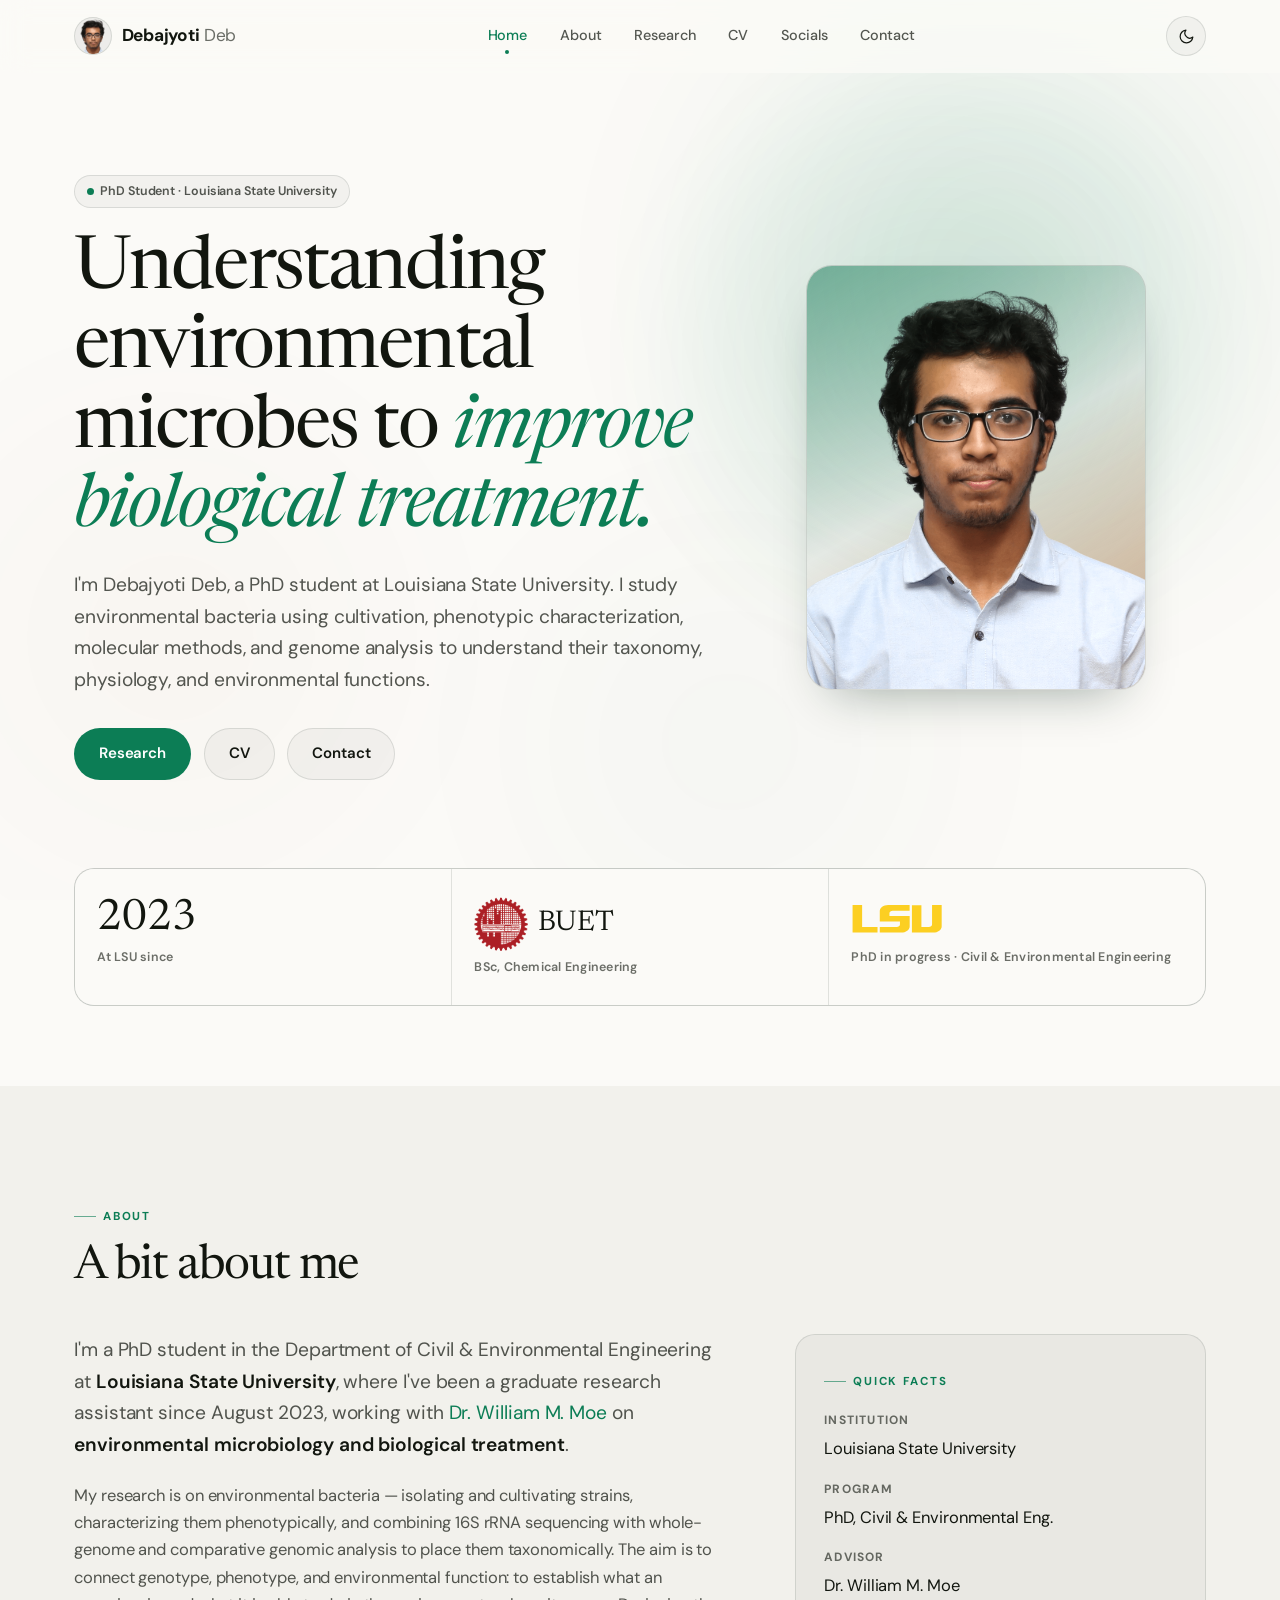
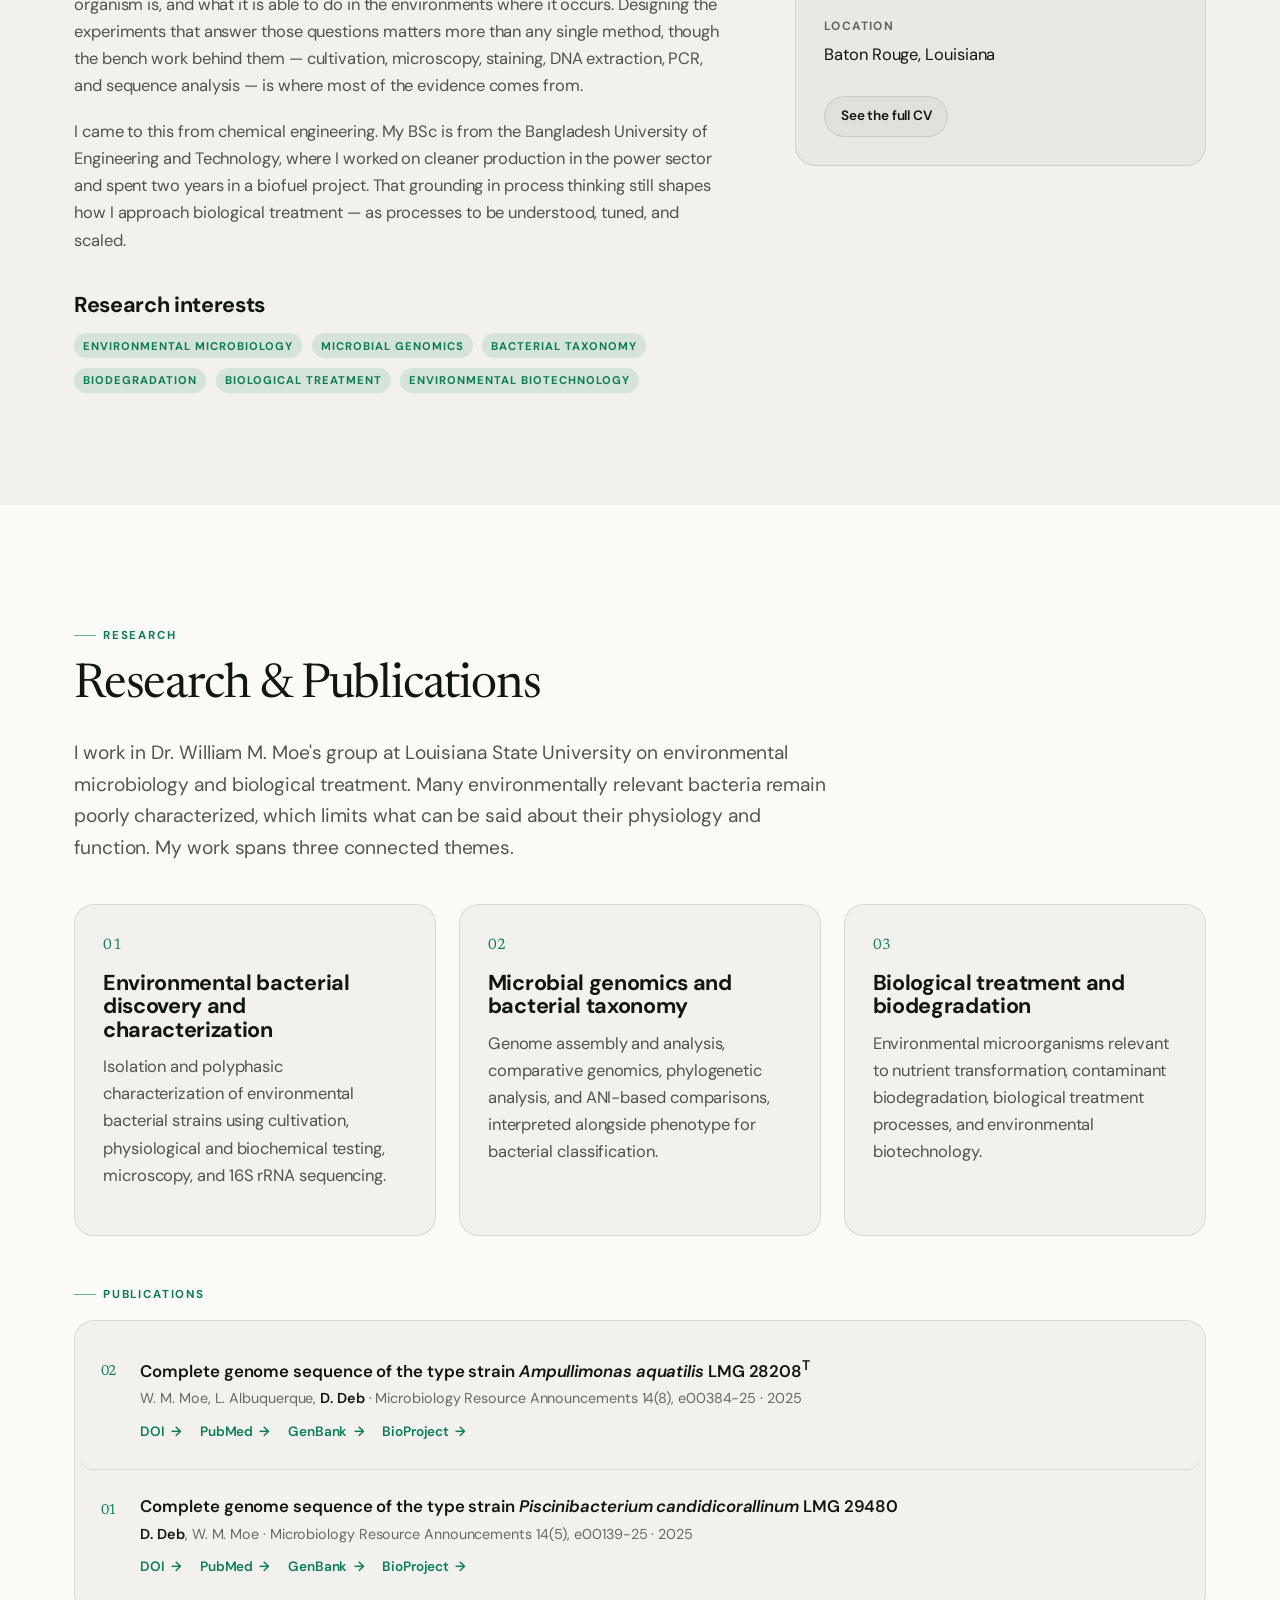
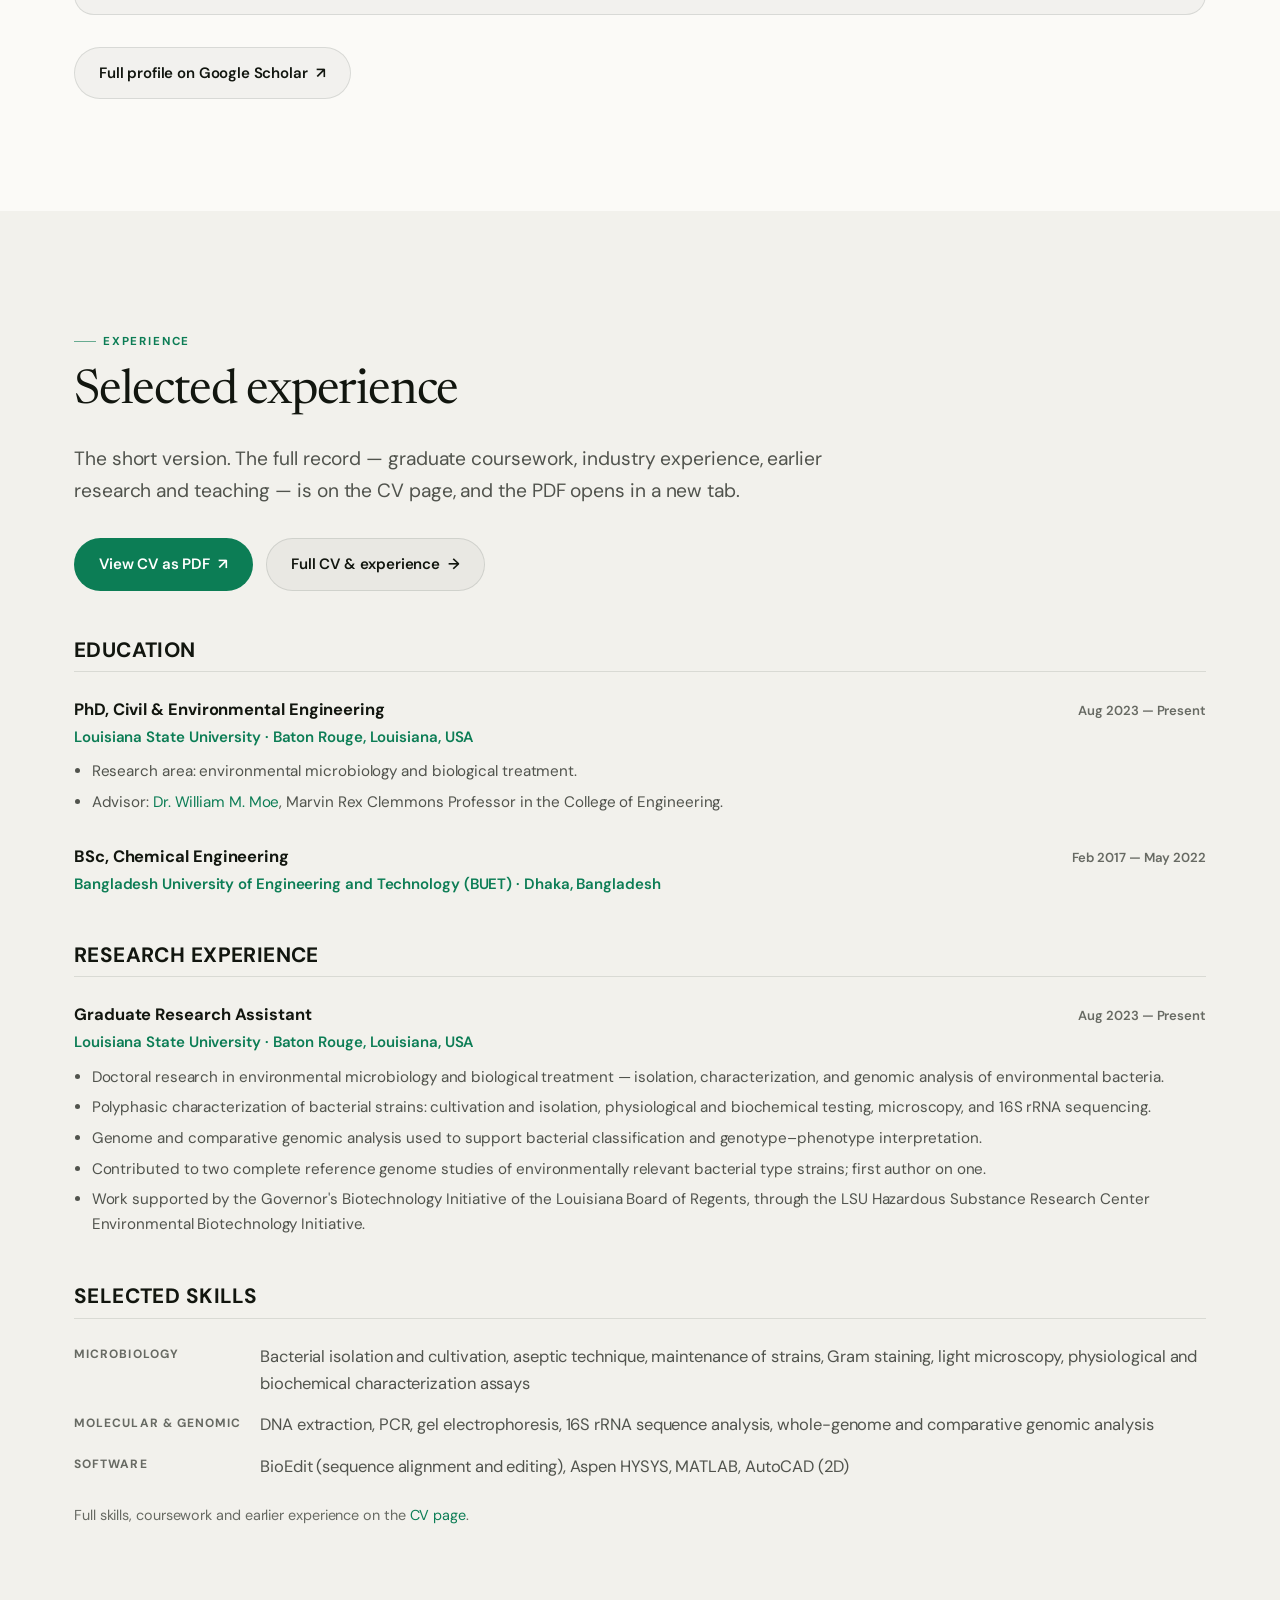
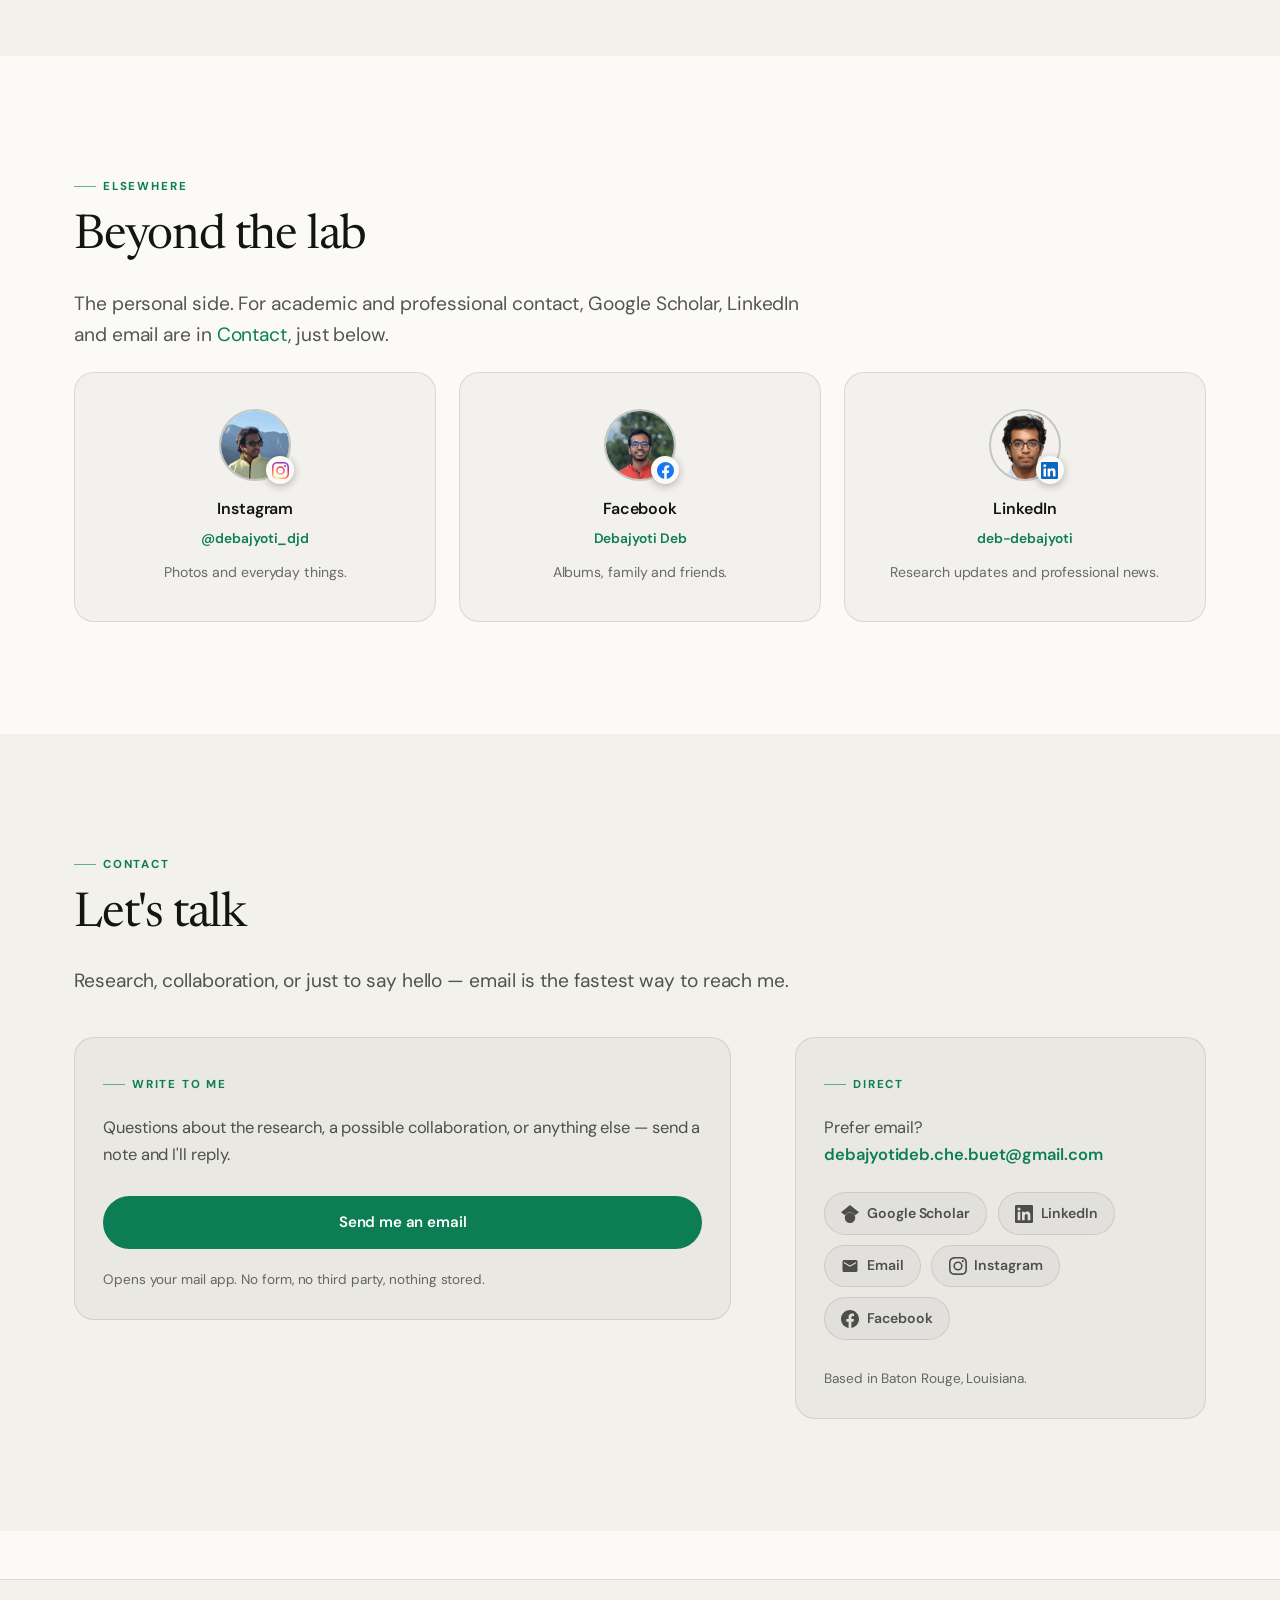
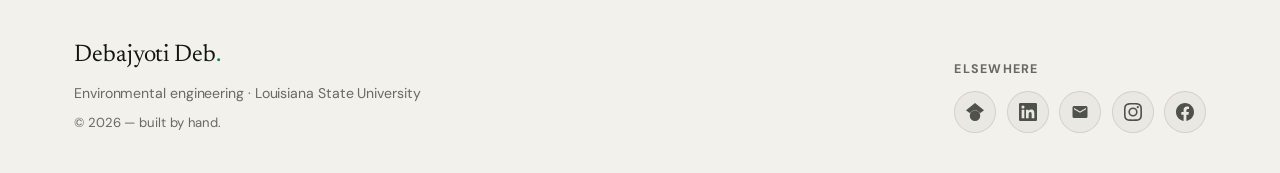
==== commit f749f559: "Reposition site around environmental microbiology; split full CV to its own page Content - Hero: bro" ====
--- a/index.html
+++ b/index.html
@@ -3,8 +3,32 @@
 <head>
 <meta charset="UTF-8" />
 <meta name="viewport" content="width=device-width, initial-scale=1.0" />
-<title>Debajyoti Deb — Environmental Engineering PhD Student</title>
-<meta name="description" content="Debajyoti Deb — PhD student in Civil &amp; Environmental Engineering at Louisiana State University, working on biological waste treatment." />
+<title>Debajyoti Deb — PhD Student, Environmental Microbiology &amp; Microbial Genomics</title>
+<meta name="description" content="Debajyoti Deb — PhD student in Civil &amp; Environmental Engineering at Louisiana State University. Environmental microbiology, microbial genomics, bacterial taxonomy, biological treatment and biodegradation." />
+<link rel="canonical" href="https://debajyotideb.com/" />
+<meta name="author" content="Debajyoti Deb" />
+<!-- max-snippet:-1 and max-image-preview:large let search and answer engines
+     quote as much of the page as they judge useful, rather than a short stub. -->
+<meta name="robots" content="index, follow, max-snippet:-1, max-image-preview:large, max-video-preview:-1" />
+
+<!-- Link preview when the page is shared (LinkedIn, X, Facebook, Slack, iMessage). -->
+<meta property="og:type" content="profile" />
+<meta property="og:url" content="https://debajyotideb.com/" />
+<meta property="og:site_name" content="Debajyoti Deb" />
+<meta property="og:title" content="Debajyoti Deb — Environmental Microbiology &amp; Microbial Genomics" />
+<meta property="og:description" content="PhD student at Louisiana State University. Environmental microbiology, microbial genomics, bacterial taxonomy, biological treatment and biodegradation." />
+<meta property="og:image" content="https://debajyotideb.com/assets/img/og-image.png" />
+<meta property="og:image:width" content="1200" />
+<meta property="og:image:height" content="630" />
+<meta property="og:image:alt" content="Debajyoti Deb, PhD student in Civil and Environmental Engineering at Louisiana State University" />
+<meta property="og:locale" content="en_US" />
+<meta property="profile:first_name" content="Debajyoti" />
+<meta property="profile:last_name" content="Deb" />
+<meta name="twitter:card" content="summary_large_image" />
+<meta name="twitter:title" content="Debajyoti Deb — Environmental Microbiology &amp; Microbial Genomics" />
+<meta name="twitter:description" content="PhD student at Louisiana State University. Environmental microbiology, microbial genomics and bacterial taxonomy." />
+<meta name="twitter:image" content="https://debajyotideb.com/assets/img/og-image.png" />
+
 <link rel="icon" type="image/svg+xml" href="assets/img/favicon.svg" />
 <link rel="apple-touch-icon" href="assets/img/favicon.svg" />
 <script>(function(){try{var t=localStorage.getItem('theme');if(!t){t=window.matchMedia('(prefers-color-scheme: dark)').matches?'dark':'light';}document.documentElement.setAttribute('data-theme',t);}catch(e){}})();</script>
@@ -12,6 +36,159 @@
 <link rel="preconnect" href="https://fonts.gstatic.com" crossorigin />
 <link href="https://fonts.googleapis.com/css2?family=DM+Sans:opsz,wght@9..40,300..700&family=Newsreader:ital,opsz,wght@0,6..72,300..600;1,6..72,300..500&display=swap" rel="stylesheet" />
 <link rel="stylesheet" href="assets/css/style.css" />
+
+<!-- ===================================================================
+     STRUCTURED DATA (Schema.org / JSON-LD)
+     This is the machine-readable version of the page. Google uses it for
+     rich results and its knowledge graph; ChatGPT, Claude, Gemini and
+     Perplexity use it to work out WHO this page is about and what can be
+     cited. Stating the facts explicitly here beats hoping a model infers
+     them correctly from prose.
+     Keep it in step with the visible page — if you change a fact above,
+     change it here too.
+     =================================================================== -->
+<script type="application/ld+json">
+{
+  "@context": "https://schema.org",
+  "@graph": [
+    {
+      "@type": "Person",
+      "@id": "https://debajyotideb.com/#debajyoti-deb",
+      "name": "Debajyoti Deb",
+      "givenName": "Debajyoti",
+      "familyName": "Deb",
+      "url": "https://debajyotideb.com/",
+      "mainEntityOfPage": "https://debajyotideb.com/",
+      "image": "https://debajyotideb.com/assets/img/portrait.png",
+      "email": "mailto:debajyotideb.che.buet@gmail.com",
+      "jobTitle": "Graduate Research Assistant",
+      "description": "PhD student in Civil and Environmental Engineering at Louisiana State University. Studies environmental bacteria using cultivation, phenotypic characterization, molecular methods and genome analysis to understand their taxonomy, physiology and environmental functions.",
+      "knowsLanguage": "en",
+      "worksFor": {
+        "@type": "CollegeOrUniversity",
+        "name": "Louisiana State University",
+        "url": "https://www.lsu.edu/",
+        "department": {
+          "@type": "Organization",
+          "name": "Department of Civil and Environmental Engineering",
+          "url": "https://www.lsu.edu/eng/cee/"
+        }
+      },
+      "affiliation": {
+        "@type": "CollegeOrUniversity",
+        "name": "Louisiana State University",
+        "url": "https://www.lsu.edu/"
+      },
+      "alumniOf": [
+        {
+          "@type": "CollegeOrUniversity",
+          "name": "Bangladesh University of Engineering and Technology",
+          "url": "https://www.buet.ac.bd/",
+          "description": "BSc in Chemical Engineering, February 2017 to May 2022"
+        }
+      ],
+      "homeLocation": {
+        "@type": "Place",
+        "address": {
+          "@type": "PostalAddress",
+          "addressLocality": "Baton Rouge",
+          "addressRegion": "LA",
+          "addressCountry": "US"
+        }
+      },
+      "knowsAbout": [
+        "Environmental Microbiology",
+        "Microbial Genomics",
+        "Bacterial Taxonomy",
+        "Biodegradation",
+        "Biological Treatment",
+        "Environmental Biotechnology",
+        "Bacterial Isolation and Cultivation",
+        "16S rRNA Gene Sequencing",
+        "Comparative Genomics",
+        "Environmental Engineering"
+      ],
+      "sameAs": [
+        "https://scholar.google.com/citations?user=YbjPVIoAAAAJ",
+        "https://www.linkedin.com/in/deb-debajyoti",
+        "https://www.instagram.com/debajyoti_djd/",
+        "https://www.facebook.com/debajyotiDJD"
+      ]
+    },
+    {
+      "@type": "ScholarlyArticle",
+      "@id": "https://doi.org/10.1128/mra.00384-25",
+      "headline": "Complete genome sequence of the type strain Ampullimonas aquatilis LMG 28208T",
+      "name": "Complete genome sequence of the type strain Ampullimonas aquatilis LMG 28208T",
+      "author": [
+        { "@type": "Person", "name": "William M. Moe" },
+        { "@type": "Person", "name": "L. Albuquerque" },
+        { "@id": "https://debajyotideb.com/#debajyoti-deb" }
+      ],
+      "datePublished": "2025",
+      "isPartOf": {
+        "@type": "Periodical",
+        "name": "Microbiology Resource Announcements",
+        "issn": "2576-098X"
+      },
+      "volumeNumber": "14",
+      "issueNumber": "8",
+      "pagination": "e00384-25",
+      "identifier": "https://doi.org/10.1128/mra.00384-25",
+      "sameAs": [
+        "https://journals.asm.org/doi/10.1128/mra.00384-25",
+        "https://pubmed.ncbi.nlm.nih.gov/40621941/",
+        "https://www.ncbi.nlm.nih.gov/nuccore/CP183834",
+        "https://www.ncbi.nlm.nih.gov/bioproject/PRJNA1220035"
+      ],
+      "isAccessibleForFree": true
+    },
+    {
+      "@type": "ScholarlyArticle",
+      "@id": "https://doi.org/10.1128/mra.00139-25",
+      "headline": "Complete genome sequence of the type strain Piscinibacterium candidicorallinum LMG 29480",
+      "name": "Complete genome sequence of the type strain Piscinibacterium candidicorallinum LMG 29480",
+      "author": [
+        { "@id": "https://debajyotideb.com/#debajyoti-deb" },
+        { "@type": "Person", "name": "William M. Moe" }
+      ],
+      "datePublished": "2025",
+      "isPartOf": {
+        "@type": "Periodical",
+        "name": "Microbiology Resource Announcements",
+        "issn": "2576-098X"
+      },
+      "volumeNumber": "14",
+      "issueNumber": "5",
+      "pagination": "e00139-25",
+      "identifier": "https://doi.org/10.1128/mra.00139-25",
+      "sameAs": [
+        "https://journals.asm.org/doi/10.1128/mra.00139-25",
+        "https://pubmed.ncbi.nlm.nih.gov/40192410/",
+        "https://www.ncbi.nlm.nih.gov/nuccore/CP180191",
+        "https://www.ncbi.nlm.nih.gov/bioproject/PRJNA1216302"
+      ],
+      "isAccessibleForFree": true
+    },
+    {
+      "@type": "ProfilePage",
+      "@id": "https://debajyotideb.com/#webpage",
+      "url": "https://debajyotideb.com/",
+      "name": "Debajyoti Deb — PhD Student, Environmental Microbiology and Microbial Genomics",
+      "inLanguage": "en",
+      "mainEntity": { "@id": "https://debajyotideb.com/#debajyoti-deb" },
+      "about": { "@id": "https://debajyotideb.com/#debajyoti-deb" },
+      "isPartOf": {
+        "@type": "WebSite",
+        "@id": "https://debajyotideb.com/#website",
+        "url": "https://debajyotideb.com/",
+        "name": "Debajyoti Deb",
+        "inLanguage": "en"
+      }
+    }
+  ]
+}
+</script>
 </head>
 <body data-page="home">
 <!-- Loading curtain: shown on every load, lifted by main.js -->
@@ -30,16 +207,17 @@
   <section class="container hero" id="top">
     <div>
       <span class="chip" data-reveal><span class="pulse"></span> PhD Student · Louisiana State University</span>
-      <h1 data-reveal style="--d:.08s">Engineering how we <em>treat what we throw away.</em></h1>
+      <h1 data-reveal style="--d:.08s">Understanding environmental microbes to <em>improve biological treatment.</em></h1>
       <p class="lede" data-reveal style="--d:.16s">
-        I'm Debajyoti Deb, a PhD student at Louisiana State University working on
-        <strong>biological waste treatment</strong> — the bacteria that drive biological
-        nitrogen removal, and how the systems built around them can be understood and
-        improved.
+        I'm Debajyoti Deb, a PhD student at Louisiana State University. I study
+        environmental bacteria using cultivation, phenotypic characterization, molecular
+        methods, and genome analysis to understand their taxonomy, physiology, and
+        environmental functions.
       </p>
       <div class="btn-row" data-reveal style="--d:.24s">
-        <a class="btn btn-primary" href="#research">See my research</a>
-        <a class="btn btn-ghost" href="#contact">Get in touch</a>
+        <a class="btn btn-primary" href="#research">Research</a>
+        <a class="btn btn-ghost" href="#cv">CV</a>
+        <a class="btn btn-ghost" href="#contact">Contact</a>
       </div>
     </div>
 
@@ -85,34 +263,35 @@
             <strong>Louisiana State University</strong>, where I've been a graduate research
             assistant since August 2023, working with
             <a href="https://www.lsu.edu/eng/cee/people/Moe.php" target="_blank" rel="noopener">Dr. William M. Moe</a>
-            on <strong>biological waste treatment</strong>.
+            on <strong>environmental microbiology and biological treatment</strong>.
           </p>
           <p data-reveal>
-            Wastewater treatment leans on communities of bacteria to do the actual chemistry —
-            pulling nitrogen out of the water, storing carbon, converting what would otherwise
-            be a pollutant. But a good number of the organisms involved are still poorly
-            characterised, which makes it hard to say what they are capable of. My days are
-            largely spent at the bench: growing and subculturing strains, staining and looking
-            at them down a microscope, extracting DNA, running PCR and gels — the patient work
-            of establishing what an organism actually is before anyone can say what it does.
+            My research is on environmental bacteria — isolating and cultivating strains,
+            characterizing them phenotypically, and combining 16S rRNA sequencing with
+            whole-genome and comparative genomic analysis to place them taxonomically. The
+            aim is to connect genotype, phenotype, and environmental function: to establish
+            what an organism is, and what it is able to do in the environments where it
+            occurs. Designing the experiments that answer those questions matters more than
+            any single method, though the bench work behind them — cultivation, microscopy,
+            staining, DNA extraction, PCR, and sequence analysis — is where most of the
+            evidence comes from.
           </p>
           <p data-reveal>
             I came to this from chemical engineering. My BSc is from the Bangladesh University
             of Engineering and Technology, where I worked on cleaner production in the power
             sector and spent two years in a biofuel project. That grounding in process
-            thinking is still how I approach treatment
-            systems — as processes to be understood, tuned, and scaled.
+            thinking still shapes how I approach biological treatment — as processes to be
+            understood, tuned, and scaled.
           </p>
 
           <h3 style="margin-top:2.5rem;" data-reveal>Research interests</h3>
           <div style="display:flex; gap:0.6rem; flex-wrap:wrap; margin-top:1rem;" data-reveal>
-            <span class="tag">Biological Waste Treatment</span>
             <span class="tag">Environmental Microbiology</span>
             <span class="tag">Microbial Genomics</span>
-            <span class="tag">Biological Nitrogen Removal</span>
-            <span class="tag">Water Treatment</span>
-            <span class="tag">Sustainability</span>
-            <span class="tag">Clean Energy</span>
+            <span class="tag">Bacterial Taxonomy</span>
+            <span class="tag">Biodegradation</span>
+            <span class="tag">Biological Treatment</span>
+            <span class="tag">Environmental Biotechnology</span>
           </div>
         </div>
 
@@ -136,7 +315,7 @@
               <dd style="margin:0.25rem 0 0;">Baton Rouge, Louisiana</dd>
             </div>
           </dl>
-          <a class="btn btn-ghost btn-sm" style="margin-top:1.75rem;" href="#cv">See the full CV</a>
+          <a class="btn btn-ghost btn-sm" style="margin-top:1.75rem;" href="cv.html">See the full CV</a>
         </aside>
       </div>
     </div>
@@ -148,40 +327,86 @@
       <span class="kicker" data-reveal>Research</span>
       <h2 data-reveal style="--d:.06s">Research &amp; Publications</h2>
       <p class="lede" data-reveal style="--d:.12s">
-        I work on biological waste treatment at Louisiana State University, in
-        Dr. William M. Moe's group. Treatment systems depend on bacteria to do the
-        real chemistry, yet many of the organisms involved remain poorly characterised.
-        My work is about closing that gap.
+        I work in Dr. William M. Moe's group at Louisiana State University on
+        environmental microbiology and biological treatment. Many environmentally
+        relevant bacteria remain poorly characterized, which limits what can be said
+        about their physiology and function. My work spans three connected themes.
       </p>
 
       <div class="grid grid-3" style="margin:2.5rem 0;">
         <div class="card" data-reveal>
           <span class="card-num">01</span>
-          <h3>Cultivating the organisms</h3>
-          <p>Isolating and maintaining bacterial strains through cultures and subcultures —
-             the slow, unglamorous groundwork everything else depends on.</p>
+          <h3>Environmental bacterial discovery and characterization</h3>
+          <p>Isolation and polyphasic characterization of environmental bacterial strains
+             using cultivation, physiological and biochemical testing, microscopy, and
+             16S rRNA sequencing.</p>
         </div>
         <div class="card" data-reveal>
           <span class="card-num">02</span>
-          <h3>Characterising them</h3>
-          <p>Gram staining, microscopy and taxonomic wet-lab assays, alongside DNA extraction,
-             PCR and gel electrophoresis, to work out what a strain actually is.</p>
+          <h3>Microbial genomics and bacterial taxonomy</h3>
+          <p>Genome assembly and analysis, comparative genomics, phylogenetic analysis, and
+             ANI-based comparisons, interpreted alongside phenotype for bacterial
+             classification.</p>
         </div>
         <div class="card" data-reveal>
           <span class="card-num">03</span>
-          <h3>Publishing the reference</h3>
-          <p>That characterisation feeds complete genome announcements, giving the field
-             better reference data for organisms found in treatment systems.</p>
+          <h3>Biological treatment and biodegradation</h3>
+          <p>Environmental microorganisms relevant to nutrient transformation, contaminant
+             biodegradation, biological treatment processes, and environmental
+             biotechnology.</p>
         </div>
       </div>
 
       <div data-reveal>
         <span class="kicker">Publications</span>
-        <div class="card" style="padding:0.6rem 0.4rem;" id="pub-list"></div>
+        <!--
+          These publications are written out as plain HTML on purpose.
+          They used to be drawn by JavaScript, which meant search engines and
+          AI crawlers (GPTBot, ClaudeBot, PerplexityBot) — none of which run
+          JavaScript — saw an empty box here. This is the most citable content
+          on the site, so it has to be readable without scripts.
+
+          TO ADD A PUBLICATION: copy one <article class="pub"> block below,
+          paste it at the top, and renumber the pub-index values so the newest
+          has the highest number. Then add a matching "ScholarlyArticle" entry
+          in the JSON-LD block in <head>.
+        -->
+        <div class="card" style="padding:0.6rem 0.4rem;" id="pub-list">
+          <article class="pub">
+            <div class="pub-index">02</div>
+            <div>
+              <div class="pub-title">Complete genome sequence of the type strain <em>Ampullimonas aquatilis</em> LMG 28208<sup>T</sup></div>
+              <div class="pub-meta">W. M. Moe, L. Albuquerque, <strong>D. Deb</strong> · Microbiology Resource Announcements 14(8), e00384-25 · 2025</div>
+              <!-- Accessions verified against the NCBI record for PMID 40621941.
+                   GenBank CP183834 is the chromosome; CP183835 is the plasmid,
+                   both reachable from the BioProject link. -->
+              <div class="pub-links">
+                <a class="arrow-link" href="https://doi.org/10.1128/mra.00384-25" target="_blank" rel="noopener">DOI <span aria-hidden="true">→</span></a>
+                <a class="arrow-link" href="https://pubmed.ncbi.nlm.nih.gov/40621941/" target="_blank" rel="noopener">PubMed <span aria-hidden="true">→</span></a>
+                <a class="arrow-link" href="https://www.ncbi.nlm.nih.gov/nuccore/CP183834" target="_blank" rel="noopener">GenBank <span aria-hidden="true">→</span></a>
+                <a class="arrow-link" href="https://www.ncbi.nlm.nih.gov/bioproject/PRJNA1220035" target="_blank" rel="noopener">BioProject <span aria-hidden="true">→</span></a>
+              </div>
+            </div>
+          </article>
+          <article class="pub">
+            <div class="pub-index">01</div>
+            <div>
+              <div class="pub-title">Complete genome sequence of the type strain <em>Piscinibacterium candidicorallinum</em> LMG 29480</div>
+              <div class="pub-meta"><strong>D. Deb</strong>, W. M. Moe · Microbiology Resource Announcements 14(5), e00139-25 · 2025</div>
+              <!-- Accessions verified against the NCBI record for PMID 40192410. -->
+              <div class="pub-links">
+                <a class="arrow-link" href="https://doi.org/10.1128/mra.00139-25" target="_blank" rel="noopener">DOI <span aria-hidden="true">→</span></a>
+                <a class="arrow-link" href="https://pubmed.ncbi.nlm.nih.gov/40192410/" target="_blank" rel="noopener">PubMed <span aria-hidden="true">→</span></a>
+                <a class="arrow-link" href="https://www.ncbi.nlm.nih.gov/nuccore/CP180191" target="_blank" rel="noopener">GenBank <span aria-hidden="true">→</span></a>
+                <a class="arrow-link" href="https://www.ncbi.nlm.nih.gov/bioproject/PRJNA1216302" target="_blank" rel="noopener">BioProject <span aria-hidden="true">→</span></a>
+              </div>
+            </div>
+          </article>
+        </div>
       </div>
 
       <div class="btn-row" data-reveal>
-        <a class="btn btn-ghost" id="scholar-link" href="#" target="_blank" rel="noopener">
+        <a class="btn btn-ghost" id="scholar-link" href="https://scholar.google.com/citations?user=YbjPVIoAAAAJ&amp;hl=en" target="_blank" rel="noopener">
           Full profile on Google Scholar <span aria-hidden="true">↗</span>
         </a>
       </div>
@@ -189,13 +414,18 @@
   </section>
 
   <!-- ==================== CV ==================== -->
+  <!-- ==================== SELECTED EXPERIENCE ====================
+       Deliberately short. The homepage should not read like a CV pasted
+       onto one page — the complete record (coursework, industry experience,
+       earlier research, teaching) lives on cv.html, and nothing was deleted
+       when this was condensed. -->
   <section class="section section-alt" id="cv">
     <div class="container">
-      <span class="kicker" data-reveal>Curriculum Vitae</span>
-      <h2 data-reveal style="--d:.06s">Experience &amp; background</h2>
+      <span class="kicker" data-reveal>Experience</span>
+      <h2 data-reveal style="--d:.06s">Selected experience</h2>
       <p class="lede" data-reveal style="--d:.12s">
-        The full record is below. There's a PDF too — it opens in a new tab, and you can
-        save it from there.
+        The short version. The full record — graduate coursework, industry experience,
+        earlier research and teaching — is on the CV page, and the PDF opens in a new tab.
       </p>
       <div class="btn-row" data-reveal style="--d:.18s">
         <!-- No `download` attribute: this opens the PDF in the browser's own viewer,
@@ -203,7 +433,7 @@
         <a class="btn btn-primary" href="assets/cv/Debajyoti-Deb-CV.pdf" target="_blank" rel="noopener">
           View CV as PDF <span aria-hidden="true">↗</span>
         </a>
-        <a class="btn btn-ghost" href="mailto:debajyotideb.che.buet@gmail.com">Email me</a>
+        <a class="btn btn-ghost" href="cv.html">Full CV &amp; experience <span aria-hidden="true">→</span></a>
       </div>
 
       <!-- Education -->
@@ -216,7 +446,7 @@
           </div>
           <div class="cv-where">Louisiana State University · Baton Rouge, Louisiana, USA</div>
           <ul>
-            <li>Research area: biological waste treatment.</li>
+            <li>Research area: environmental microbiology and biological treatment.</li>
             <li>Advisor: <a href="https://www.lsu.edu/eng/cee/people/Moe.php" target="_blank" rel="noopener">Dr. William M. Moe</a>, Marvin Rex Clemmons Professor in the College of Engineering.</li>
           </ul>
         </div>
@@ -239,127 +469,44 @@
           </div>
           <div class="cv-where">Louisiana State University · Baton Rouge, Louisiana, USA</div>
           <ul>
-            <li>Doctoral research in biological waste treatment, focused on bacteria relevant
-                to biological nitrogen removal in wastewater treatment systems.</li>
-            <li><strong>Cultivation</strong> — preparing cultures and subcultures for the isolation
-                and maintenance of bacterial strains under aseptic conditions.</li>
-            <li><strong>Molecular characterisation</strong> — DNA extraction, PCR, and gel
-                electrophoresis; sequence inspection and alignment in BioEdit.</li>
-            <li><strong>Taxonomic characterisation</strong> — Gram staining, light microscopy, and
-                associated wet-lab assays used to describe and classify bacterial strains.</li>
-            <li>Contributed to two complete reference genome announcements for bacterial type
-                strains associated with treatment systems; first author on one.</li>
-            <li>Work supported by the Governor's Biotechnology Initiative of the Louisiana Board
-                of Regents, through the LSU Hazardous Substance Research Center Environmental
-                Biotechnology Initiative.</li>
+            <li>Doctoral research in environmental microbiology and biological treatment —
+                isolation, characterization, and genomic analysis of environmental bacteria.</li>
+            <li>Polyphasic characterization of bacterial strains: cultivation and isolation,
+                physiological and biochemical testing, microscopy, and 16S rRNA sequencing.</li>
+            <li>Genome and comparative genomic analysis used to support bacterial
+                classification and genotype–phenotype interpretation.</li>
+            <li>Contributed to two complete reference genome studies of environmentally
+                relevant bacterial type strains; first author on one.</li>
+            <li>Work supported by the Governor's Biotechnology Initiative of the Louisiana
+                Board of Regents, through the LSU Hazardous Substance Research Center
+                Environmental Biotechnology Initiative.</li>
           </ul>
         </div>
       </div>
 
-      <!-- Skills -->
+      <!-- Selected skills -->
       <div class="cv-section" data-reveal>
-        <h3 class="cv-h">Technical Skills</h3>
+        <h3 class="cv-h">Selected Skills</h3>
         <div class="cv-skills">
           <div class="cv-skill-row">
             <div class="cv-skill-label">Microbiology</div>
-            <div class="muted">Bacterial culturing and subculturing, aseptic technique, isolation
-              and maintenance of strains, Gram staining, light microscopy, autoclaving,
-              taxonomic characterisation assays</div>
+            <div class="muted">Bacterial isolation and cultivation, aseptic technique,
+              maintenance of strains, Gram staining, light microscopy, physiological and
+              biochemical characterization assays</div>
           </div>
           <div class="cv-skill-row">
-            <div class="cv-skill-label">Molecular biology</div>
-            <div class="muted">DNA extraction, PCR, gel electrophoresis</div>
+            <div class="cv-skill-label">Molecular &amp; genomic</div>
+            <div class="muted">DNA extraction, PCR, gel electrophoresis, 16S rRNA sequence
+              analysis, whole-genome and comparative genomic analysis</div>
           </div>
           <div class="cv-skill-row">
             <div class="cv-skill-label">Software</div>
             <div class="muted">BioEdit (sequence alignment and editing), Aspen HYSYS, MATLAB, AutoCAD (2D)</div>
           </div>
-          <div class="cv-skill-row">
-            <div class="cv-skill-label">Languages</div>
-            <div class="muted">Bangla (native), English (full professional proficiency)</div>
-          </div>
-        </div>
-      </div>
-
-      <!-- Coursework -->
-      <div class="cv-section" data-reveal>
-        <h3 class="cv-h">Graduate Coursework</h3>
-        <div class="cv-entry">
-          <div class="course-grid">
-            <span>Advanced Topics in Biodegradation</span>
-            <span>Theory and Operation of Wastewater Treatment Facilities</span>
-            <span>Physical/Chemical Processes in Water and Wastewater Treatment</span>
-            <span>Advanced Topics in Water Quality and Treatment</span>
-            <span>Design of Solid and Hazardous Waste Management Systems</span>
-            <span>Special Topics in Environmental Engineering Science</span>
-            <span>Special Topics in Biological Engineering</span>
-            <span>Sustainability Engineering</span>
-            <span>Integrated Environmental Issues</span>
-            <span>Environmental Planning and Management</span>
-            <span>Applied Ecology</span>
-            <span>Experimental Statistics I</span>
-          </div>
-        </div>
-      </div>
-
-      <!-- Industry -->
-      <div class="cv-section" data-reveal>
-        <h3 class="cv-h">Industry Experience</h3>
-        <div class="cv-entry">
-          <div class="cv-head">
-            <span class="cv-role">Team Leader — Secondary Manufacturing Department</span>
-            <span class="cv-when">Oct — Nov 2022</span>
-          </div>
-          <div class="cv-where">British American Tobacco Bangladesh · Dhaka, Bangladesh</div>
-          <ul><li>Led a team of equipment owners in secondary manufacturing operations.</li></ul>
-        </div>
-        <div class="cv-entry">
-          <div class="cv-head">
-            <span class="cv-role">Industrial Trainee</span>
-            <span class="cv-when">May 2022</span>
-          </div>
-          <div class="cv-where">ASM Chemical Industries Ltd. · Gazipur, Bangladesh</div>
-          <ul><li>Chlor-alkali manufacturing: stable bleaching powder, poly-aluminium chloride,
-                  caustic soda, chlorinated paraffin wax.</li></ul>
-        </div>
-      </div>
-
-      <!-- Earlier work -->
-      <div class="cv-section" data-reveal>
-        <h3 class="cv-h">Earlier Research &amp; Undergraduate Projects</h3>
-        <div class="cv-entry">
-          <div class="cv-head">
-            <span class="cv-role">Undergraduate Research Assistant</span>
-            <span class="cv-when">Apr 2018 — Dec 2019</span>
-          </div>
-          <div class="cv-where">Bio &amp; Environmental Technology Research Group, BUET</div>
-          <ul>
-            <li>Bio-fuel project: extraction of ethanol from <em>Chlorella vulgaris</em>; scaled
-                algal cultures from 200&nbsp;mL to 25&nbsp;L by tuning culture composition,
-                temperature and humidity.</li>
-          </ul>
-        </div>
-        <div class="cv-entry">
-          <ul style="padding-left:1.1rem;">
-            <li><strong>Undergraduate thesis</strong> — Cleaner production practice in the power
-                generation sector of Bangladesh.</li>
-            <li><strong>Undergraduate design</strong> — 100 t/day plant re-refining used industrial
-                lube oil into API Group II base oil by thermal de-asphalting.</li>
-          </ul>
-        </div>
-      </div>
-
-      <!-- Teaching -->
-      <div class="cv-section" data-reveal>
-        <h3 class="cv-h">Teaching Experience</h3>
-        <div class="cv-entry">
-          <ul style="padding-left:1.1rem;">
-            <li>Instructor at UDVASH and OMECA coaching institutes — classroom instruction in
-                mathematics, thermodynamics, reaction kinetics and electrochemistry for
-                university admission candidates (2018–2022).</li>
-            <li>Produced recorded lecture material for Emerging Study, an ed-tech platform.</li>
-          </ul>
-        </div>
+        </div>
+        <p class="dim" style="margin-top:1.5rem; font-size:0.9rem;">
+          Full skills, coursework and earlier experience on the <a href="cv.html">CV page</a>.
+        </p>
       </div>
     </div>
   </section>
@@ -368,10 +515,10 @@
   <section class="section" id="socials">
     <div class="container">
       <span class="kicker" data-reveal>Elsewhere</span>
-      <h2 data-reveal style="--d:.06s">Find me on social</h2>
+      <h2 data-reveal style="--d:.06s">Beyond the lab</h2>
       <p class="lede" data-reveal style="--d:.12s">
-        My photos and updates live on Instagram, Facebook and LinkedIn rather than here.
-        Each card goes straight to the profile.
+        The personal side. For academic and professional contact, Google Scholar, LinkedIn
+        and email are in <a href="#contact">Contact</a>, just below.
       </p>
       <div id="gallery-sections"></div>
     </div>
--- a/assets/css/style.css
+++ b/assets/css/style.css
@@ -851,6 +851,16 @@
    brand-approved reversed treatment. A plain invert() would shift its purple
    to a colour LSU does not use. Light mode keeps the original purple. */
 :root[data-theme="dark"] .stat-logo.invertible { filter: brightness(0) invert(1); }
+/* On phones the three cards fall into a 2x2 grid and leave a dead cell in the
+   corner. Give the last card (LSU) the full width and centre its contents so
+   the block reads as finished. Above 500px all three fit on one row; below
+   350px they already stack one per row — so this only applies in between. */
+@media (min-width: 350px) and (max-width: 499px) {
+  .stats { grid-template-columns: repeat(2, 1fr); }
+  .stat:last-child { grid-column: 1 / -1; }
+  .stat:last-child .stat-num { justify-content: center; }
+  .stat:last-child .stat-label { text-align: center; }
+}
 
 /* ---------------------------------------------------------
    10. Publications
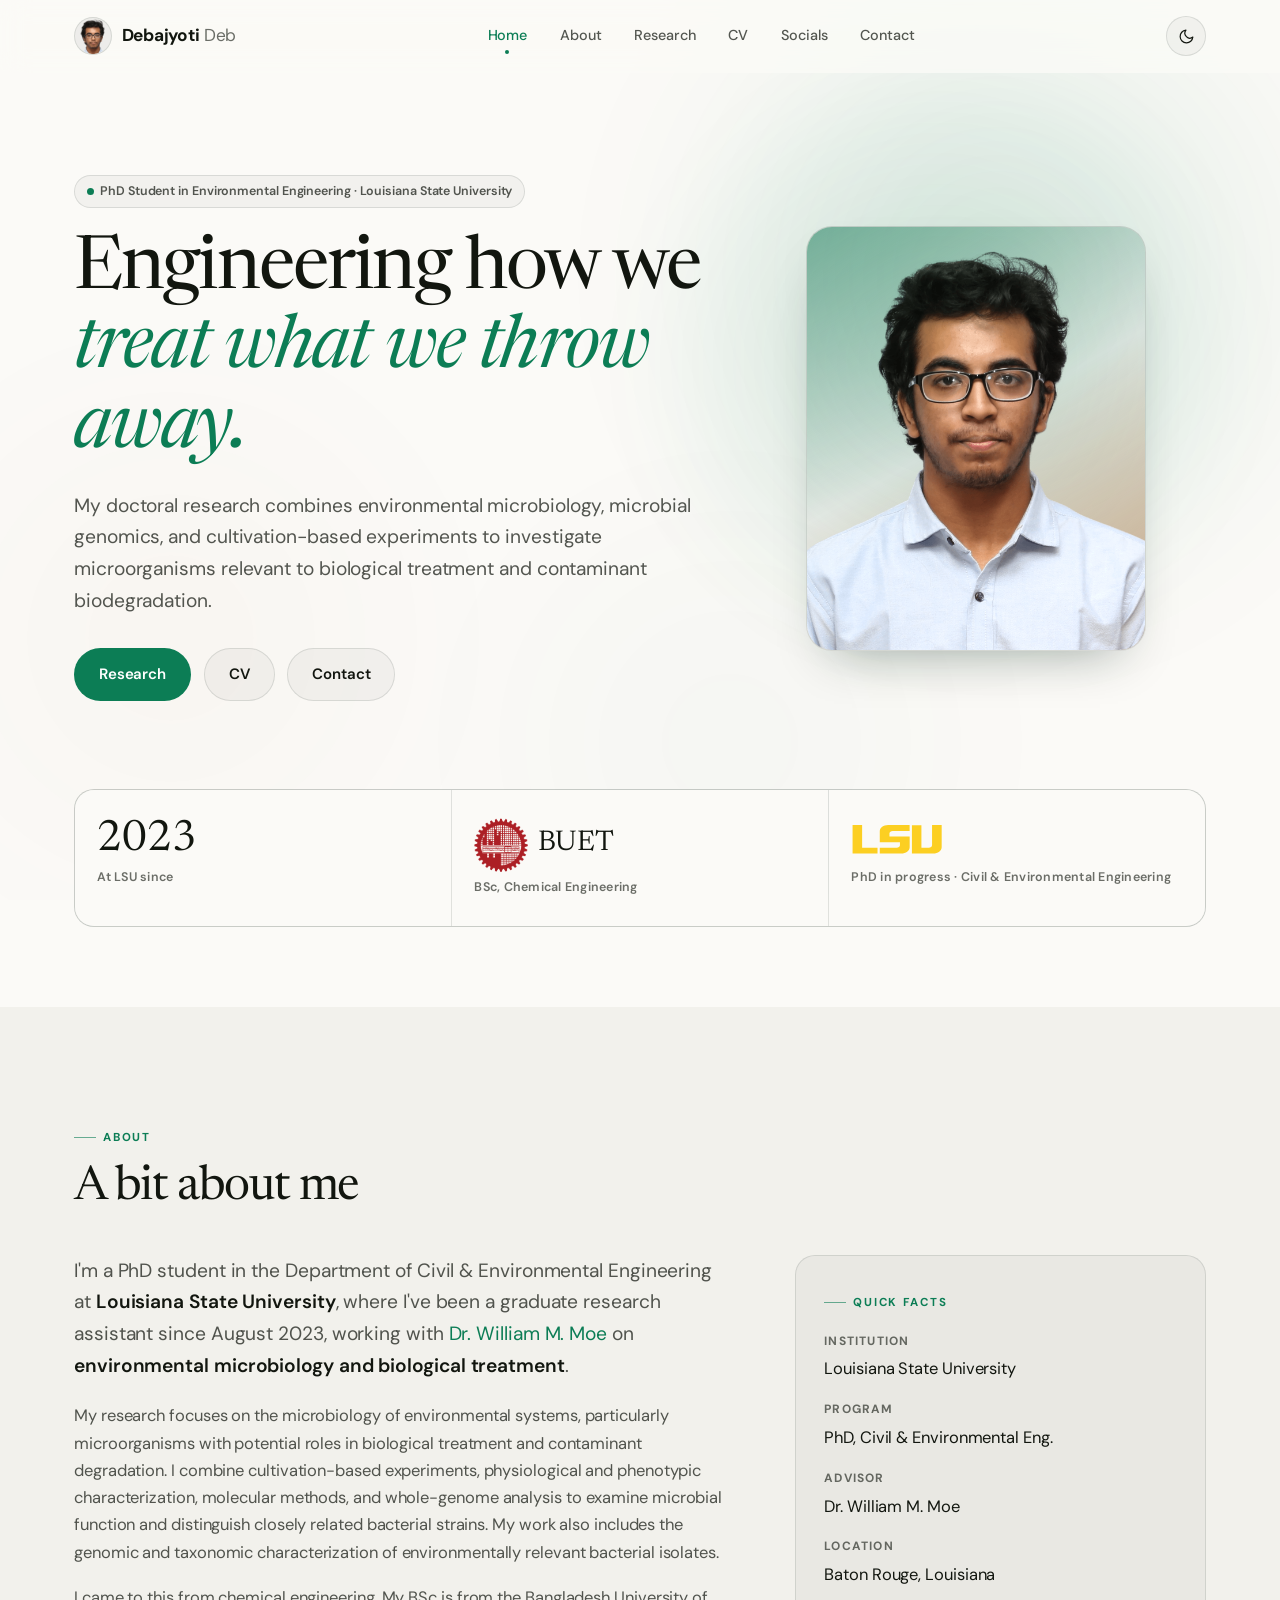
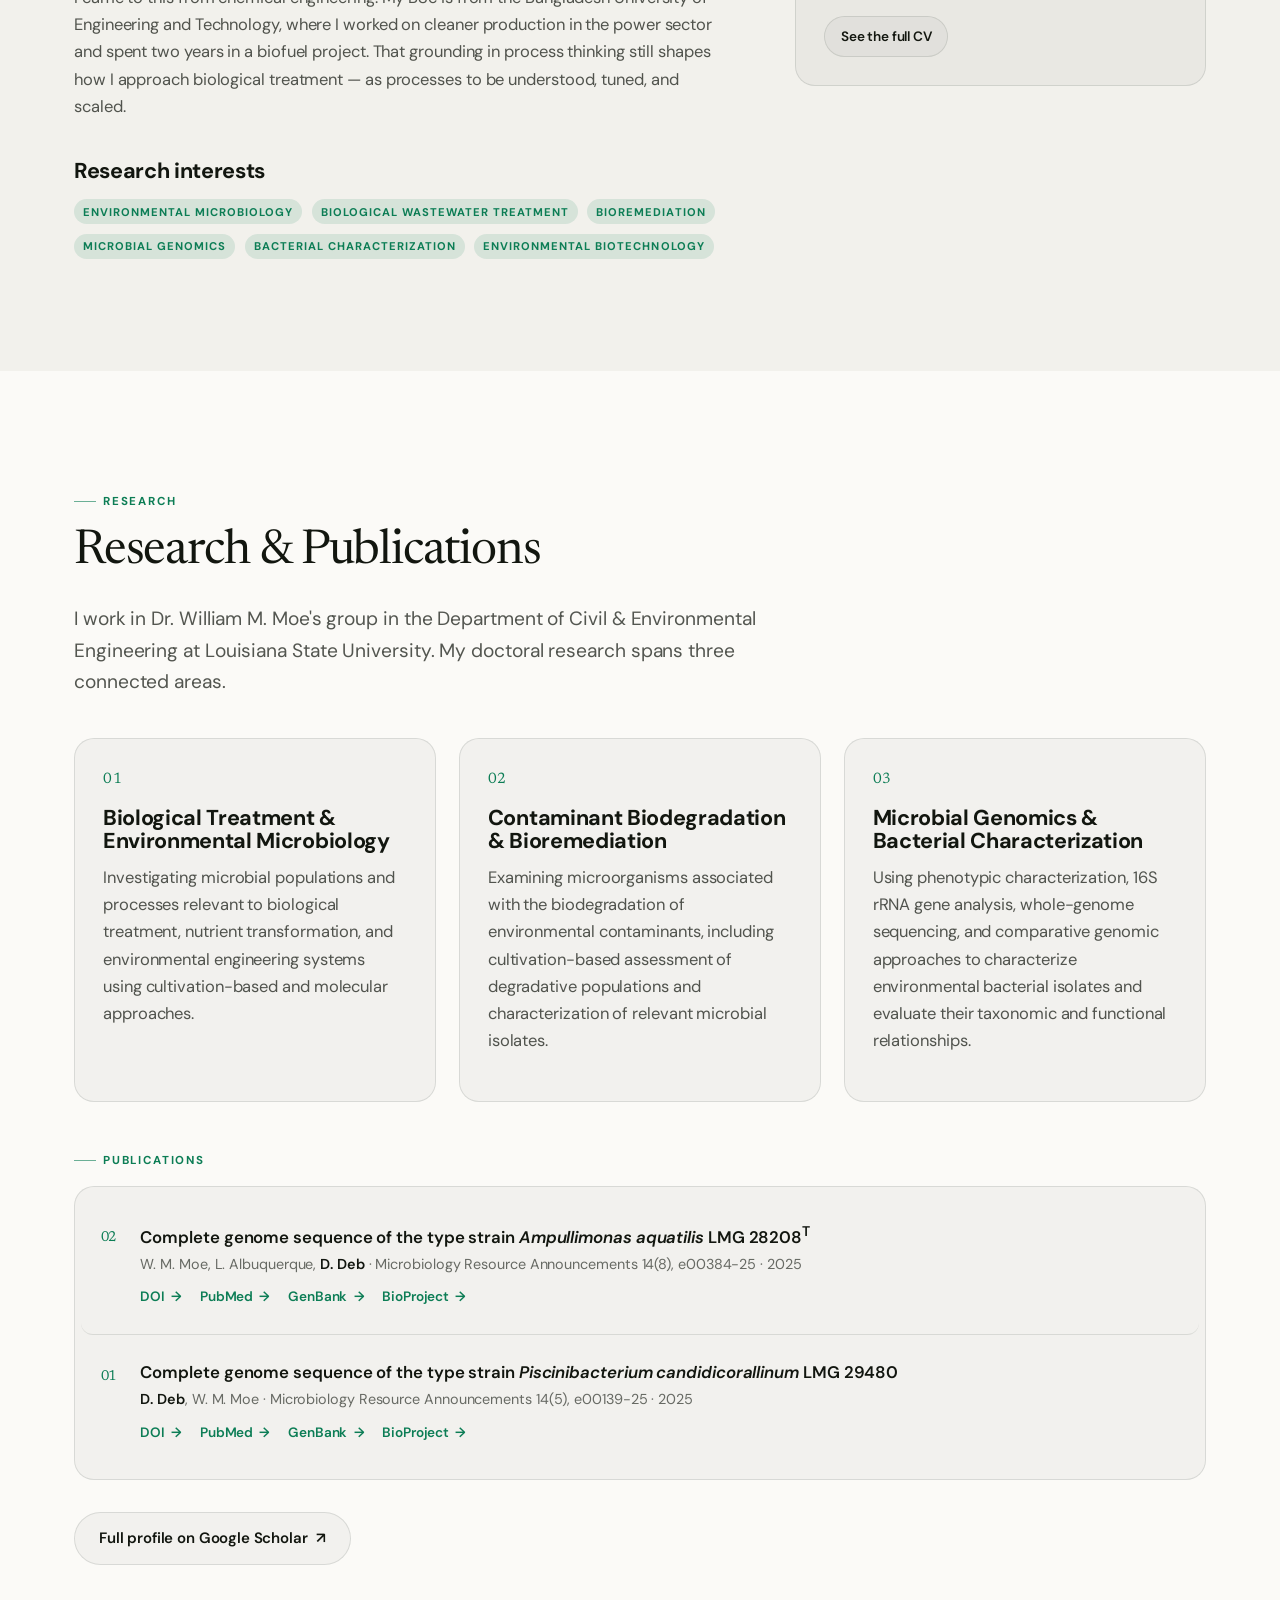
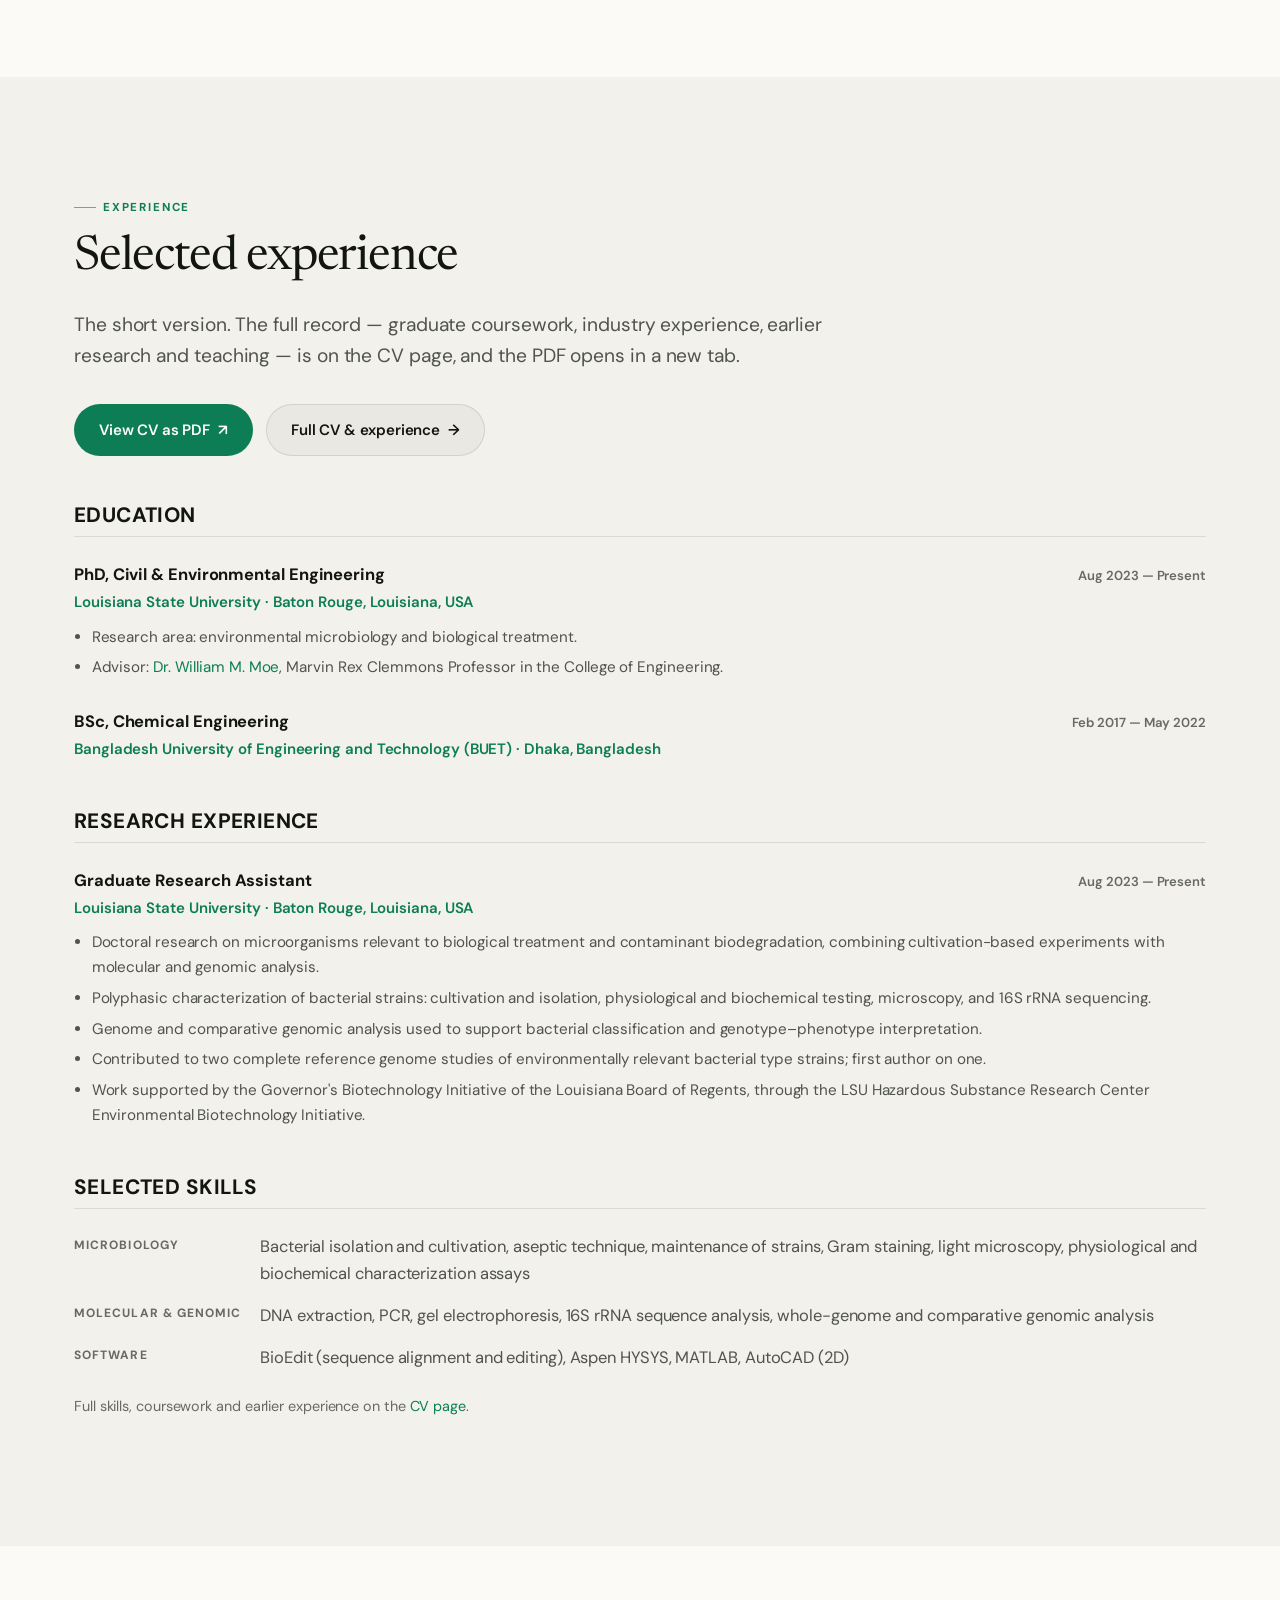
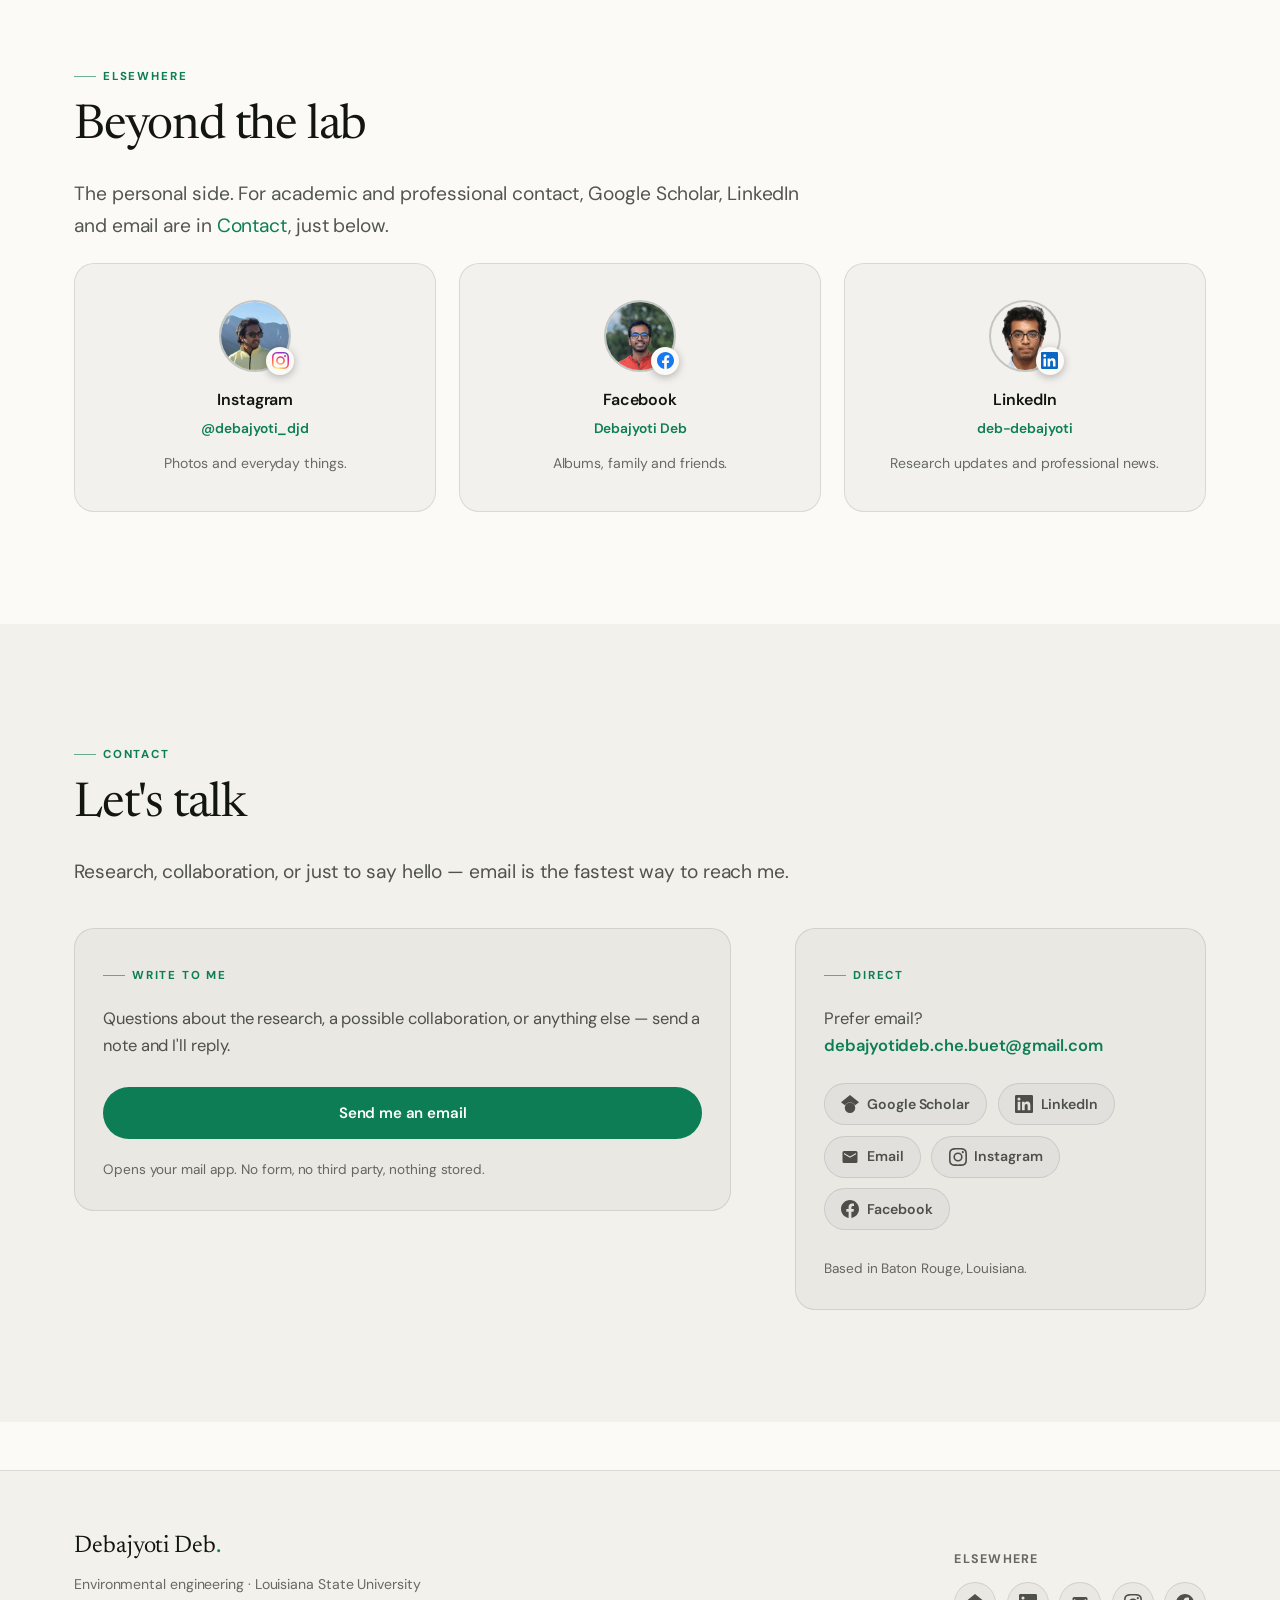
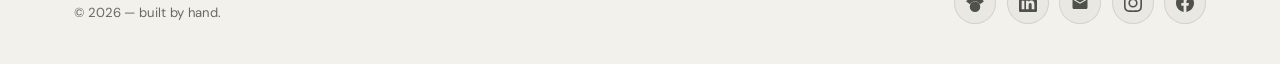
==== commit 3a9e05f6: "Correct research wording: restore engineering identity, drop generic phrasing Content correction to " ====
--- a/index.html
+++ b/index.html
@@ -3,8 +3,8 @@
 <head>
 <meta charset="UTF-8" />
 <meta name="viewport" content="width=device-width, initial-scale=1.0" />
-<title>Debajyoti Deb — PhD Student, Environmental Microbiology &amp; Microbial Genomics</title>
-<meta name="description" content="Debajyoti Deb — PhD student in Civil &amp; Environmental Engineering at Louisiana State University. Environmental microbiology, microbial genomics, bacterial taxonomy, biological treatment and biodegradation." />
+<title>Debajyoti Deb — Environmental Engineering PhD Student, LSU</title>
+<meta name="description" content="Debajyoti Deb — Environmental Engineering PhD student at Louisiana State University. Environmental microbiology, microbial genomics, and cultivation-based research on biological treatment and contaminant biodegradation." />
 <link rel="canonical" href="https://debajyotideb.com/" />
 <meta name="author" content="Debajyoti Deb" />
 <!-- max-snippet:-1 and max-image-preview:large let search and answer engines
@@ -15,8 +15,8 @@
 <meta property="og:type" content="profile" />
 <meta property="og:url" content="https://debajyotideb.com/" />
 <meta property="og:site_name" content="Debajyoti Deb" />
-<meta property="og:title" content="Debajyoti Deb — Environmental Microbiology &amp; Microbial Genomics" />
-<meta property="og:description" content="PhD student at Louisiana State University. Environmental microbiology, microbial genomics, bacterial taxonomy, biological treatment and biodegradation." />
+<meta property="og:title" content="Debajyoti Deb — Environmental Engineering PhD Student, LSU" />
+<meta property="og:description" content="Doctoral research combining environmental microbiology, microbial genomics, and cultivation-based experiments to investigate microorganisms relevant to biological treatment and contaminant biodegradation." />
 <meta property="og:image" content="https://debajyotideb.com/assets/img/og-image.png" />
 <meta property="og:image:width" content="1200" />
 <meta property="og:image:height" content="630" />
@@ -25,8 +25,8 @@
 <meta property="profile:first_name" content="Debajyoti" />
 <meta property="profile:last_name" content="Deb" />
 <meta name="twitter:card" content="summary_large_image" />
-<meta name="twitter:title" content="Debajyoti Deb — Environmental Microbiology &amp; Microbial Genomics" />
-<meta name="twitter:description" content="PhD student at Louisiana State University. Environmental microbiology, microbial genomics and bacterial taxonomy." />
+<meta name="twitter:title" content="Debajyoti Deb — Environmental Engineering PhD Student, LSU" />
+<meta name="twitter:description" content="Environmental microbiology, microbial genomics, and cultivation-based research on biological treatment and contaminant biodegradation." />
 <meta name="twitter:image" content="https://debajyotideb.com/assets/img/og-image.png" />
 
 <link rel="icon" type="image/svg+xml" href="assets/img/favicon.svg" />
@@ -62,7 +62,7 @@
       "image": "https://debajyotideb.com/assets/img/portrait.png",
       "email": "mailto:debajyotideb.che.buet@gmail.com",
       "jobTitle": "Graduate Research Assistant",
-      "description": "PhD student in Civil and Environmental Engineering at Louisiana State University. Studies environmental bacteria using cultivation, phenotypic characterization, molecular methods and genome analysis to understand their taxonomy, physiology and environmental functions.",
+      "description": "PhD student in Civil and Environmental Engineering at Louisiana State University. Doctoral research combining environmental microbiology, microbial genomics, and cultivation-based experiments to investigate microorganisms relevant to biological treatment and contaminant biodegradation.",
       "knowsLanguage": "en",
       "worksFor": {
         "@type": "CollegeOrUniversity",
@@ -97,16 +97,17 @@
         }
       },
       "knowsAbout": [
+        "Environmental Engineering",
         "Environmental Microbiology",
+        "Biological Wastewater Treatment",
+        "Bioremediation",
+        "Contaminant Biodegradation",
         "Microbial Genomics",
-        "Bacterial Taxonomy",
-        "Biodegradation",
-        "Biological Treatment",
+        "Bacterial Characterization",
         "Environmental Biotechnology",
-        "Bacterial Isolation and Cultivation",
-        "16S rRNA Gene Sequencing",
-        "Comparative Genomics",
-        "Environmental Engineering"
+        "Cultivation-Based Microbiology",
+        "16S rRNA Gene Analysis",
+        "Comparative Genomics"
       ],
       "sameAs": [
         "https://scholar.google.com/citations?user=YbjPVIoAAAAJ",
@@ -174,7 +175,7 @@
       "@type": "ProfilePage",
       "@id": "https://debajyotideb.com/#webpage",
       "url": "https://debajyotideb.com/",
-      "name": "Debajyoti Deb — PhD Student, Environmental Microbiology and Microbial Genomics",
+      "name": "Debajyoti Deb — Environmental Engineering PhD Student, LSU",
       "inLanguage": "en",
       "mainEntity": { "@id": "https://debajyotideb.com/#debajyoti-deb" },
       "about": { "@id": "https://debajyotideb.com/#debajyoti-deb" },
@@ -206,13 +207,12 @@
   <!-- ==================== HERO ==================== -->
   <section class="container hero" id="top">
     <div>
-      <span class="chip" data-reveal><span class="pulse"></span> PhD Student · Louisiana State University</span>
-      <h1 data-reveal style="--d:.08s">Understanding environmental microbes to <em>improve biological treatment.</em></h1>
+      <span class="chip" data-reveal><span class="pulse"></span> PhD Student in Environmental Engineering · Louisiana State University</span>
+      <h1 data-reveal style="--d:.08s">Engineering how we <em>treat what we throw away.</em></h1>
       <p class="lede" data-reveal style="--d:.16s">
-        I'm Debajyoti Deb, a PhD student at Louisiana State University. I study
-        environmental bacteria using cultivation, phenotypic characterization, molecular
-        methods, and genome analysis to understand their taxonomy, physiology, and
-        environmental functions.
+        My doctoral research combines environmental microbiology, microbial genomics, and
+        cultivation-based experiments to investigate microorganisms relevant to biological
+        treatment and contaminant biodegradation.
       </p>
       <div class="btn-row" data-reveal style="--d:.24s">
         <a class="btn btn-primary" href="#research">Research</a>
@@ -266,15 +266,13 @@
             on <strong>environmental microbiology and biological treatment</strong>.
           </p>
           <p data-reveal>
-            My research is on environmental bacteria — isolating and cultivating strains,
-            characterizing them phenotypically, and combining 16S rRNA sequencing with
-            whole-genome and comparative genomic analysis to place them taxonomically. The
-            aim is to connect genotype, phenotype, and environmental function: to establish
-            what an organism is, and what it is able to do in the environments where it
-            occurs. Designing the experiments that answer those questions matters more than
-            any single method, though the bench work behind them — cultivation, microscopy,
-            staining, DNA extraction, PCR, and sequence analysis — is where most of the
-            evidence comes from.
+            My research focuses on the microbiology of environmental systems, particularly
+            microorganisms with potential roles in biological treatment and contaminant
+            degradation. I combine cultivation-based experiments, physiological and
+            phenotypic characterization, molecular methods, and whole-genome analysis to
+            examine microbial function and distinguish closely related bacterial strains.
+            My work also includes the genomic and taxonomic characterization of
+            environmentally relevant bacterial isolates.
           </p>
           <p data-reveal>
             I came to this from chemical engineering. My BSc is from the Bangladesh University
@@ -287,10 +285,10 @@
           <h3 style="margin-top:2.5rem;" data-reveal>Research interests</h3>
           <div style="display:flex; gap:0.6rem; flex-wrap:wrap; margin-top:1rem;" data-reveal>
             <span class="tag">Environmental Microbiology</span>
+            <span class="tag">Biological Wastewater Treatment</span>
+            <span class="tag">Bioremediation</span>
             <span class="tag">Microbial Genomics</span>
-            <span class="tag">Bacterial Taxonomy</span>
-            <span class="tag">Biodegradation</span>
-            <span class="tag">Biological Treatment</span>
+            <span class="tag">Bacterial Characterization</span>
             <span class="tag">Environmental Biotechnology</span>
           </div>
         </div>
@@ -327,33 +325,33 @@
       <span class="kicker" data-reveal>Research</span>
       <h2 data-reveal style="--d:.06s">Research &amp; Publications</h2>
       <p class="lede" data-reveal style="--d:.12s">
-        I work in Dr. William M. Moe's group at Louisiana State University on
-        environmental microbiology and biological treatment. Many environmentally
-        relevant bacteria remain poorly characterized, which limits what can be said
-        about their physiology and function. My work spans three connected themes.
+        I work in Dr. William M. Moe's group in the Department of Civil &amp; Environmental
+        Engineering at Louisiana State University. My doctoral research spans three
+        connected areas.
       </p>
 
       <div class="grid grid-3" style="margin:2.5rem 0;">
         <div class="card" data-reveal>
           <span class="card-num">01</span>
-          <h3>Environmental bacterial discovery and characterization</h3>
-          <p>Isolation and polyphasic characterization of environmental bacterial strains
-             using cultivation, physiological and biochemical testing, microscopy, and
-             16S rRNA sequencing.</p>
+          <h3>Biological Treatment &amp; Environmental Microbiology</h3>
+          <p>Investigating microbial populations and processes relevant to biological
+             treatment, nutrient transformation, and environmental engineering systems
+             using cultivation-based and molecular approaches.</p>
         </div>
         <div class="card" data-reveal>
           <span class="card-num">02</span>
-          <h3>Microbial genomics and bacterial taxonomy</h3>
-          <p>Genome assembly and analysis, comparative genomics, phylogenetic analysis, and
-             ANI-based comparisons, interpreted alongside phenotype for bacterial
-             classification.</p>
+          <h3>Contaminant Biodegradation &amp; Bioremediation</h3>
+          <p>Examining microorganisms associated with the biodegradation of environmental
+             contaminants, including cultivation-based assessment of degradative
+             populations and characterization of relevant microbial isolates.</p>
         </div>
         <div class="card" data-reveal>
           <span class="card-num">03</span>
-          <h3>Biological treatment and biodegradation</h3>
-          <p>Environmental microorganisms relevant to nutrient transformation, contaminant
-             biodegradation, biological treatment processes, and environmental
-             biotechnology.</p>
+          <h3>Microbial Genomics &amp; Bacterial Characterization</h3>
+          <p>Using phenotypic characterization, 16S rRNA gene analysis, whole-genome
+             sequencing, and comparative genomic approaches to characterize environmental
+             bacterial isolates and evaluate their taxonomic and functional
+             relationships.</p>
         </div>
       </div>
 
@@ -469,8 +467,9 @@
           </div>
           <div class="cv-where">Louisiana State University · Baton Rouge, Louisiana, USA</div>
           <ul>
-            <li>Doctoral research in environmental microbiology and biological treatment —
-                isolation, characterization, and genomic analysis of environmental bacteria.</li>
+            <li>Doctoral research on microorganisms relevant to biological treatment and
+                contaminant biodegradation, combining cultivation-based experiments with
+                molecular and genomic analysis.</li>
             <li>Polyphasic characterization of bacterial strains: cultivation and isolation,
                 physiological and biochemical testing, microscopy, and 16S rRNA sequencing.</li>
             <li>Genome and comparative genomic analysis used to support bacterial
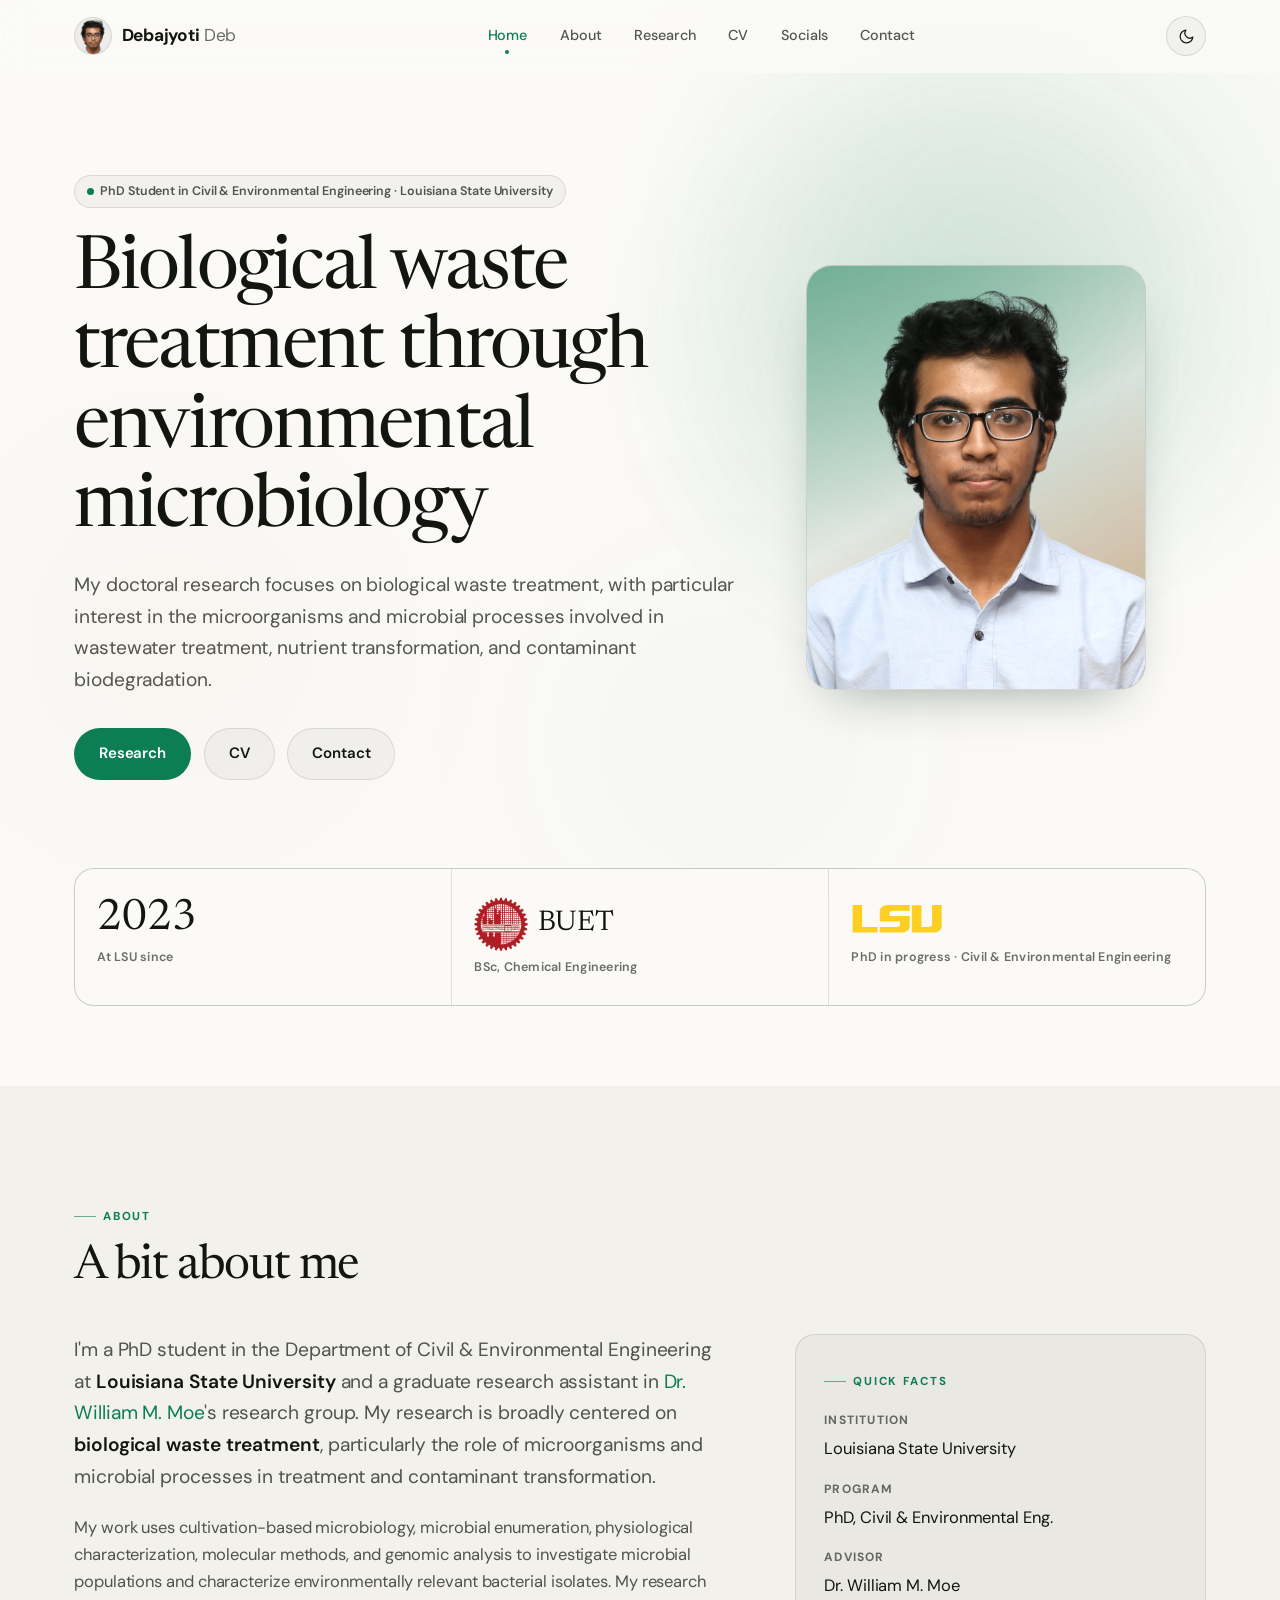
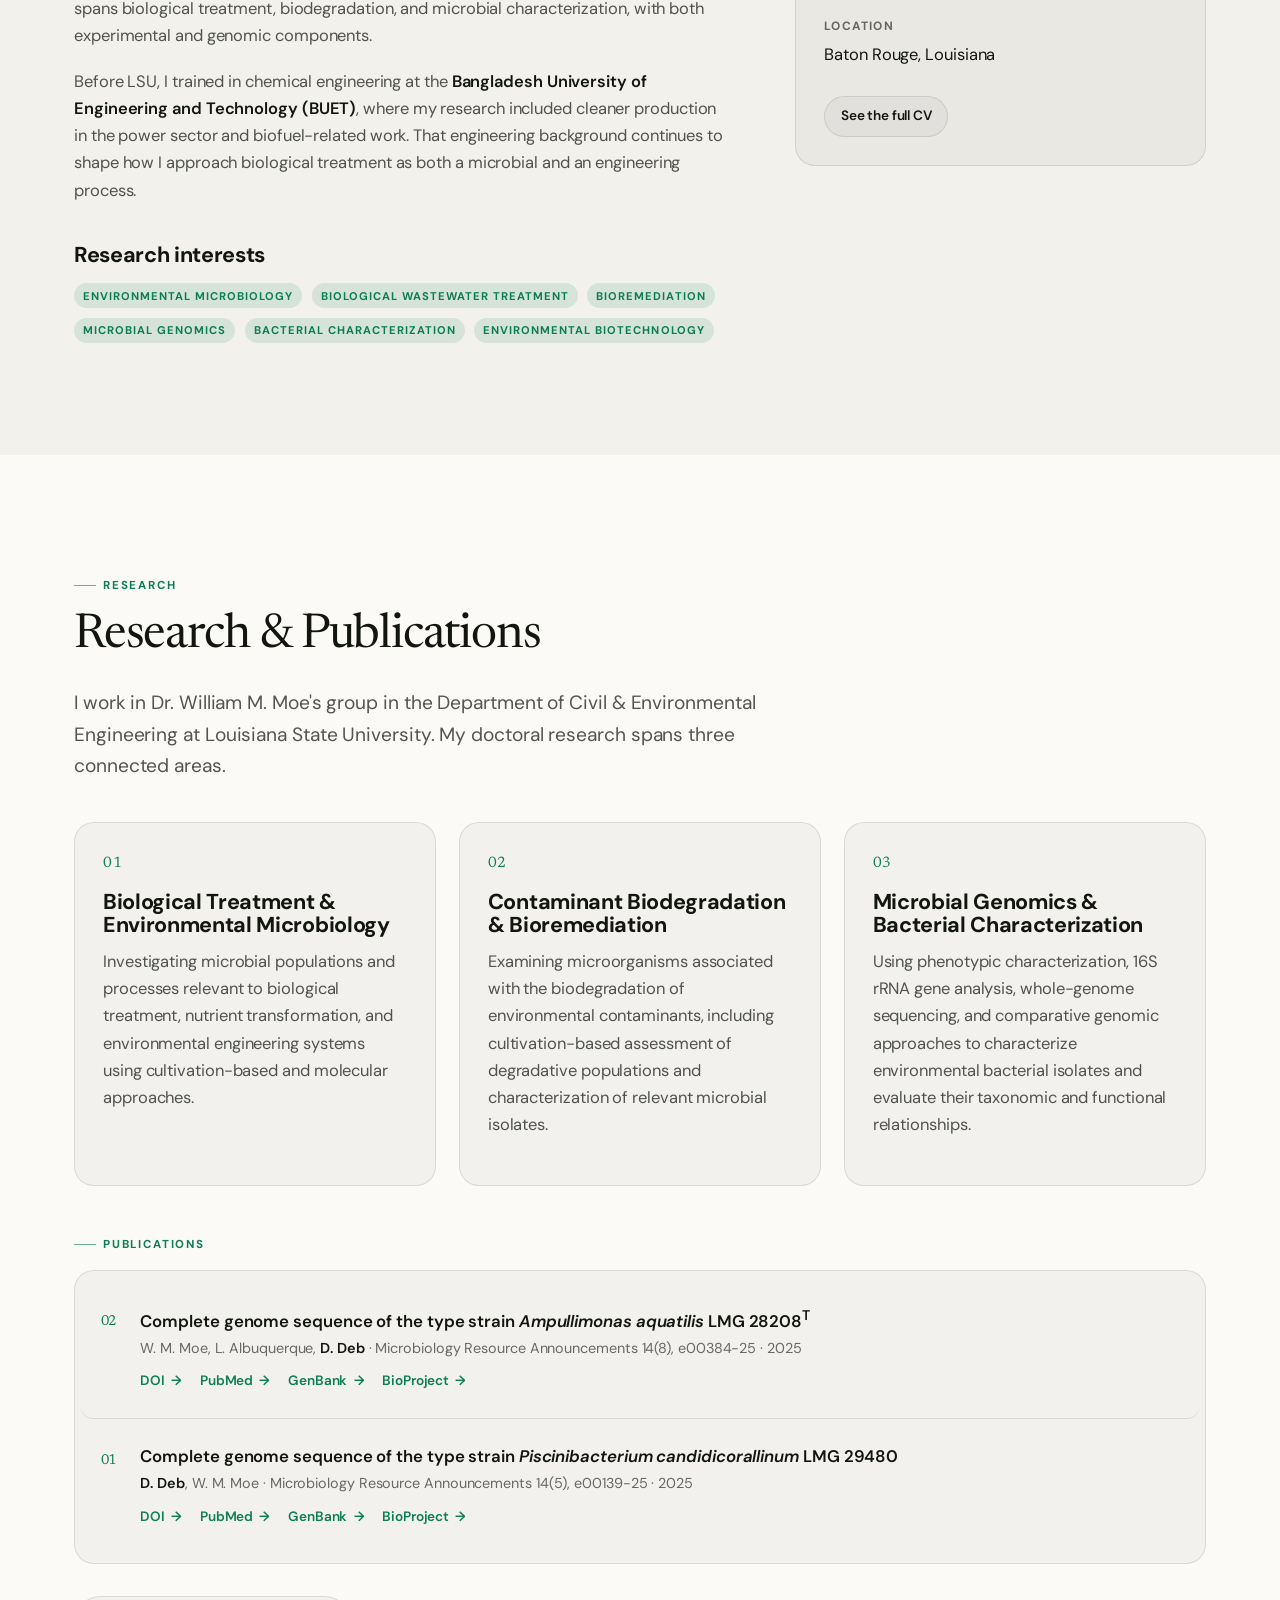
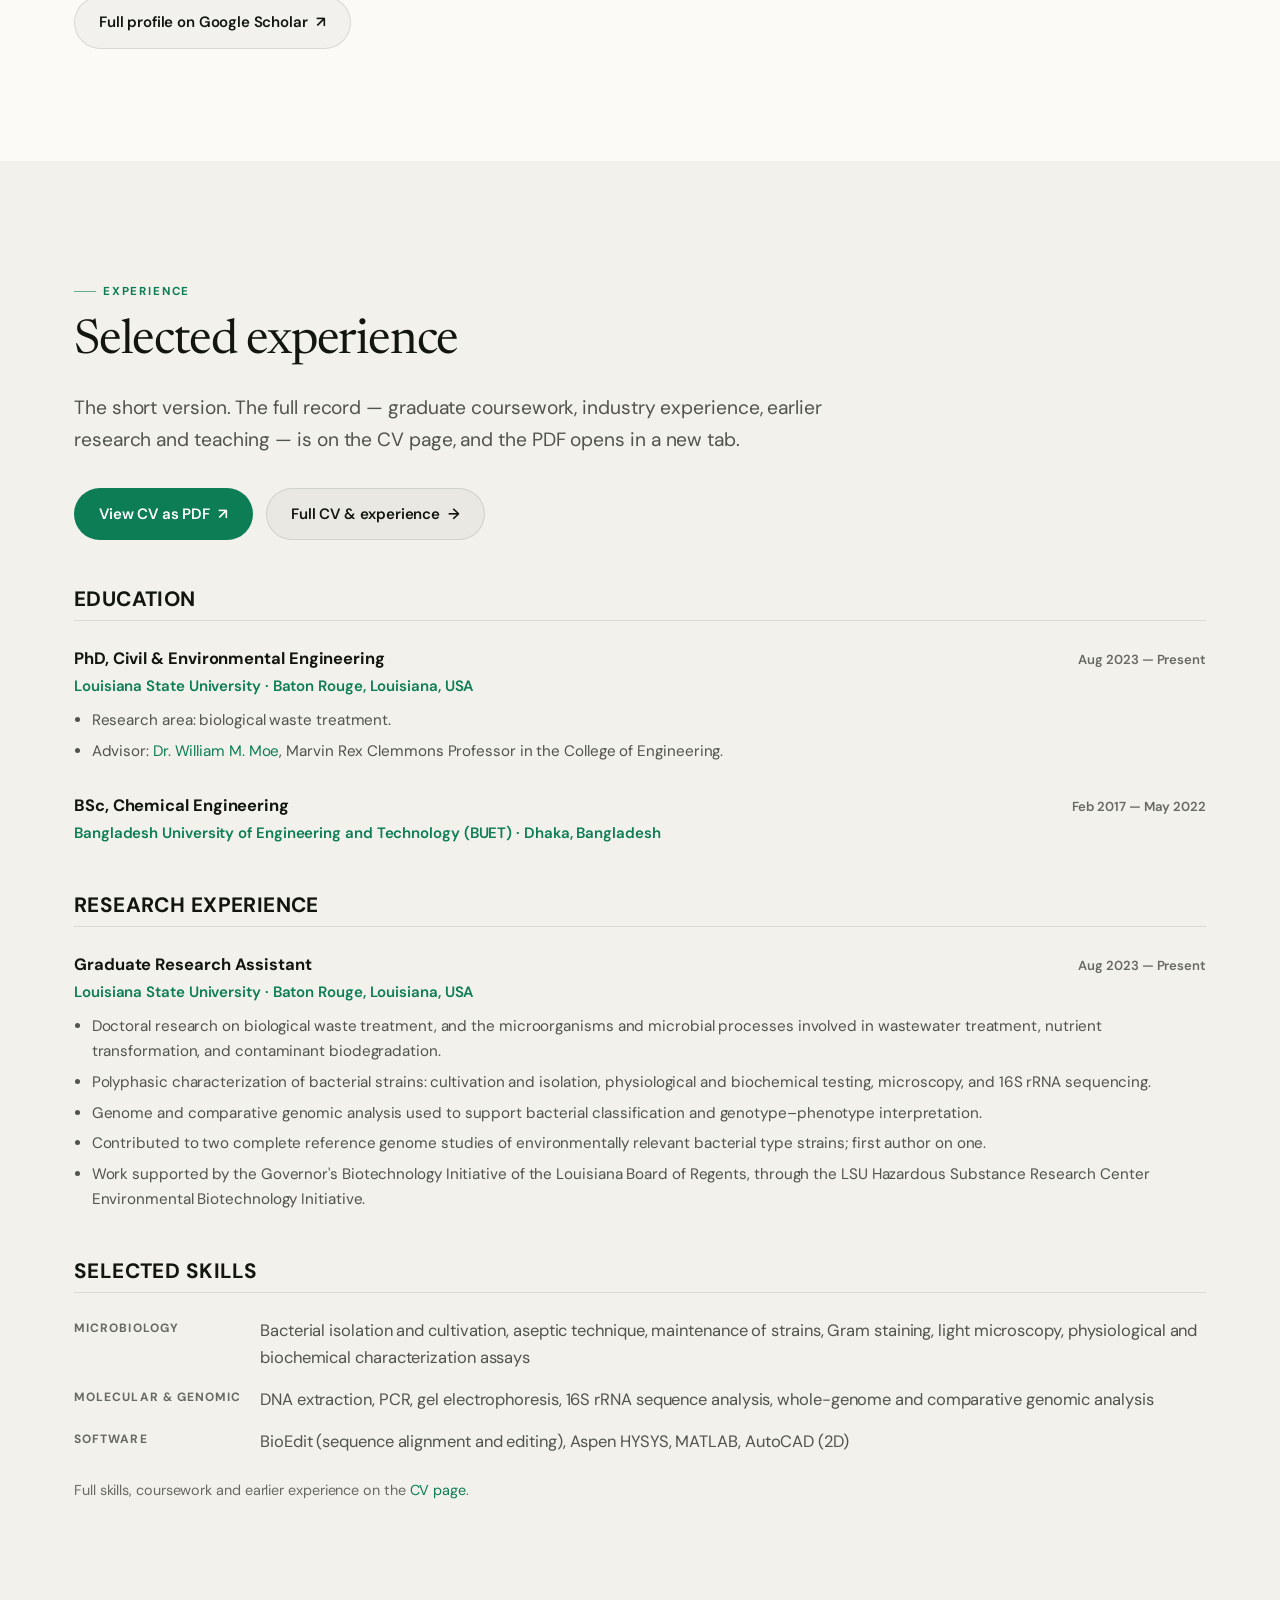
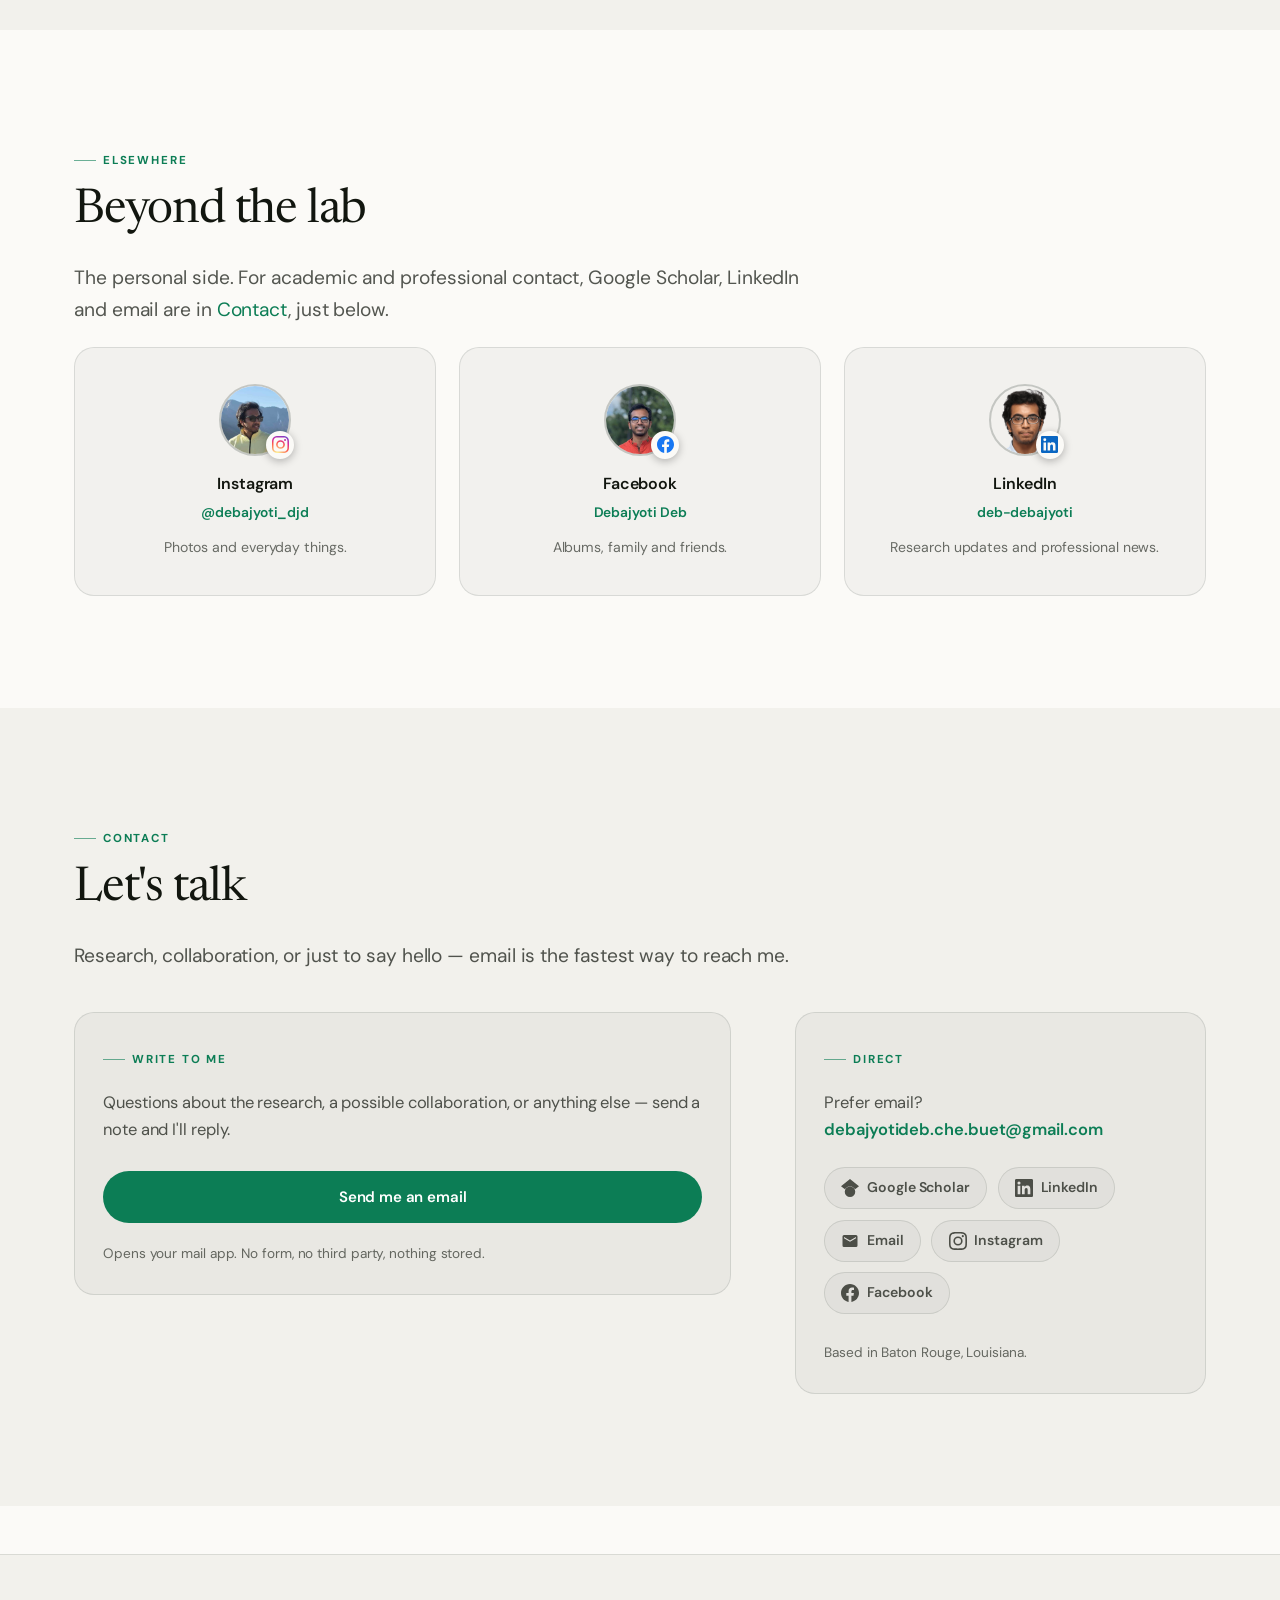
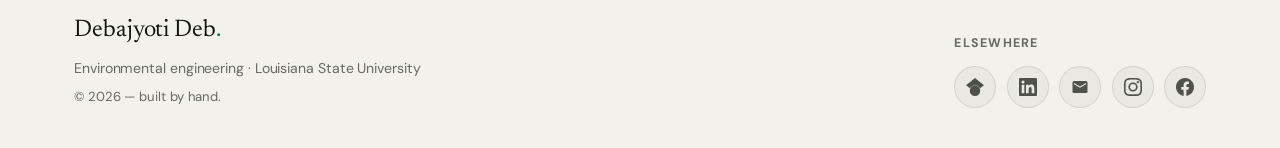
==== commit aa8b4cc4: "Hero and About replaced with supplied text; align rest of site to it Hero and About use his finalize" ====
--- a/index.html
+++ b/index.html
@@ -3,8 +3,8 @@
 <head>
 <meta charset="UTF-8" />
 <meta name="viewport" content="width=device-width, initial-scale=1.0" />
-<title>Debajyoti Deb — Environmental Engineering PhD Student, LSU</title>
-<meta name="description" content="Debajyoti Deb — Environmental Engineering PhD student at Louisiana State University. Environmental microbiology, microbial genomics, and cultivation-based research on biological treatment and contaminant biodegradation." />
+<title>Debajyoti Deb — Civil &amp; Environmental Engineering PhD Student, LSU</title>
+<meta name="description" content="Debajyoti Deb — PhD student in Civil &amp; Environmental Engineering at Louisiana State University. Doctoral research on biological waste treatment and the microbial processes involved in wastewater treatment and contaminant biodegradation." />
 <link rel="canonical" href="https://debajyotideb.com/" />
 <meta name="author" content="Debajyoti Deb" />
 <!-- max-snippet:-1 and max-image-preview:large let search and answer engines
@@ -15,8 +15,8 @@
 <meta property="og:type" content="profile" />
 <meta property="og:url" content="https://debajyotideb.com/" />
 <meta property="og:site_name" content="Debajyoti Deb" />
-<meta property="og:title" content="Debajyoti Deb — Environmental Engineering PhD Student, LSU" />
-<meta property="og:description" content="Doctoral research combining environmental microbiology, microbial genomics, and cultivation-based experiments to investigate microorganisms relevant to biological treatment and contaminant biodegradation." />
+<meta property="og:title" content="Debajyoti Deb — Civil &amp; Environmental Engineering PhD Student, LSU" />
+<meta property="og:description" content="My doctoral research focuses on biological waste treatment, with particular interest in the microorganisms and microbial processes involved in wastewater treatment, nutrient transformation, and contaminant biodegradation." />
 <meta property="og:image" content="https://debajyotideb.com/assets/img/og-image.png" />
 <meta property="og:image:width" content="1200" />
 <meta property="og:image:height" content="630" />
@@ -25,8 +25,8 @@
 <meta property="profile:first_name" content="Debajyoti" />
 <meta property="profile:last_name" content="Deb" />
 <meta name="twitter:card" content="summary_large_image" />
-<meta name="twitter:title" content="Debajyoti Deb — Environmental Engineering PhD Student, LSU" />
-<meta name="twitter:description" content="Environmental microbiology, microbial genomics, and cultivation-based research on biological treatment and contaminant biodegradation." />
+<meta name="twitter:title" content="Debajyoti Deb — Civil &amp; Environmental Engineering PhD Student, LSU" />
+<meta name="twitter:description" content="Doctoral research on biological waste treatment, and the microorganisms and microbial processes involved in wastewater treatment, nutrient transformation, and contaminant biodegradation." />
 <meta name="twitter:image" content="https://debajyotideb.com/assets/img/og-image.png" />
 
 <link rel="icon" type="image/svg+xml" href="assets/img/favicon.svg" />
@@ -62,7 +62,7 @@
       "image": "https://debajyotideb.com/assets/img/portrait.png",
       "email": "mailto:debajyotideb.che.buet@gmail.com",
       "jobTitle": "Graduate Research Assistant",
-      "description": "PhD student in Civil and Environmental Engineering at Louisiana State University. Doctoral research combining environmental microbiology, microbial genomics, and cultivation-based experiments to investigate microorganisms relevant to biological treatment and contaminant biodegradation.",
+      "description": "PhD student in Civil and Environmental Engineering at Louisiana State University. Doctoral research focuses on biological waste treatment, with particular interest in the microorganisms and microbial processes involved in wastewater treatment, nutrient transformation, and contaminant biodegradation.",
       "knowsLanguage": "en",
       "worksFor": {
         "@type": "CollegeOrUniversity",
@@ -97,7 +97,8 @@
         }
       },
       "knowsAbout": [
-        "Environmental Engineering",
+        "Biological Waste Treatment",
+        "Civil and Environmental Engineering",
         "Environmental Microbiology",
         "Biological Wastewater Treatment",
         "Bioremediation",
@@ -175,7 +176,7 @@
       "@type": "ProfilePage",
       "@id": "https://debajyotideb.com/#webpage",
       "url": "https://debajyotideb.com/",
-      "name": "Debajyoti Deb — Environmental Engineering PhD Student, LSU",
+      "name": "Debajyoti Deb — Civil and Environmental Engineering PhD Student, LSU",
       "inLanguage": "en",
       "mainEntity": { "@id": "https://debajyotideb.com/#debajyoti-deb" },
       "about": { "@id": "https://debajyotideb.com/#debajyoti-deb" },
@@ -207,12 +208,12 @@
   <!-- ==================== HERO ==================== -->
   <section class="container hero" id="top">
     <div>
-      <span class="chip" data-reveal><span class="pulse"></span> PhD Student in Environmental Engineering · Louisiana State University</span>
-      <h1 data-reveal style="--d:.08s">Engineering how we <em>treat what we throw away.</em></h1>
+      <span class="chip" data-reveal><span class="pulse"></span> PhD Student in Civil &amp; Environmental Engineering · Louisiana State University</span>
+      <h1 data-reveal style="--d:.08s">Biological waste treatment through environmental microbiology</h1>
       <p class="lede" data-reveal style="--d:.16s">
-        My doctoral research combines environmental microbiology, microbial genomics, and
-        cultivation-based experiments to investigate microorganisms relevant to biological
-        treatment and contaminant biodegradation.
+        My doctoral research focuses on biological waste treatment, with particular interest
+        in the microorganisms and microbial processes involved in wastewater treatment,
+        nutrient transformation, and contaminant biodegradation.
       </p>
       <div class="btn-row" data-reveal style="--d:.24s">
         <a class="btn btn-primary" href="#research">Research</a>
@@ -260,26 +261,25 @@
         <div>
           <p class="lede" data-reveal>
             I'm a PhD student in the Department of Civil &amp; Environmental Engineering at
-            <strong>Louisiana State University</strong>, where I've been a graduate research
-            assistant since August 2023, working with
-            <a href="https://www.lsu.edu/eng/cee/people/Moe.php" target="_blank" rel="noopener">Dr. William M. Moe</a>
-            on <strong>environmental microbiology and biological treatment</strong>.
+            <strong>Louisiana State University</strong> and a graduate research assistant in
+            <a href="https://www.lsu.edu/eng/cee/people/Moe.php" target="_blank" rel="noopener">Dr. William M. Moe</a>'s
+            research group. My research is broadly centered on <strong>biological waste
+            treatment</strong>, particularly the role of microorganisms and microbial
+            processes in treatment and contaminant transformation.
           </p>
           <p data-reveal>
-            My research focuses on the microbiology of environmental systems, particularly
-            microorganisms with potential roles in biological treatment and contaminant
-            degradation. I combine cultivation-based experiments, physiological and
-            phenotypic characterization, molecular methods, and whole-genome analysis to
-            examine microbial function and distinguish closely related bacterial strains.
-            My work also includes the genomic and taxonomic characterization of
-            environmentally relevant bacterial isolates.
+            My work uses cultivation-based microbiology, microbial enumeration,
+            physiological characterization, molecular methods, and genomic analysis to
+            investigate microbial populations and characterize environmentally relevant
+            bacterial isolates. My research spans biological treatment, biodegradation, and
+            microbial characterization, with both experimental and genomic components.
           </p>
           <p data-reveal>
-            I came to this from chemical engineering. My BSc is from the Bangladesh University
-            of Engineering and Technology, where I worked on cleaner production in the power
-            sector and spent two years in a biofuel project. That grounding in process
-            thinking still shapes how I approach biological treatment — as processes to be
-            understood, tuned, and scaled.
+            Before LSU, I trained in chemical engineering at the
+            <strong>Bangladesh University of Engineering and Technology (BUET)</strong>,
+            where my research included cleaner production in the power sector and
+            biofuel-related work. That engineering background continues to shape how I
+            approach biological treatment as both a microbial and an engineering process.
           </p>
 
           <h3 style="margin-top:2.5rem;" data-reveal>Research interests</h3>
@@ -444,7 +444,7 @@
           </div>
           <div class="cv-where">Louisiana State University · Baton Rouge, Louisiana, USA</div>
           <ul>
-            <li>Research area: environmental microbiology and biological treatment.</li>
+            <li>Research area: biological waste treatment.</li>
             <li>Advisor: <a href="https://www.lsu.edu/eng/cee/people/Moe.php" target="_blank" rel="noopener">Dr. William M. Moe</a>, Marvin Rex Clemmons Professor in the College of Engineering.</li>
           </ul>
         </div>
@@ -467,9 +467,9 @@
           </div>
           <div class="cv-where">Louisiana State University · Baton Rouge, Louisiana, USA</div>
           <ul>
-            <li>Doctoral research on microorganisms relevant to biological treatment and
-                contaminant biodegradation, combining cultivation-based experiments with
-                molecular and genomic analysis.</li>
+            <li>Doctoral research on biological waste treatment, and the microorganisms and
+                microbial processes involved in wastewater treatment, nutrient
+                transformation, and contaminant biodegradation.</li>
             <li>Polyphasic characterization of bacterial strains: cultivation and isolation,
                 physiological and biochemical testing, microscopy, and 16S rRNA sequencing.</li>
             <li>Genome and comparative genomic analysis used to support bacterial
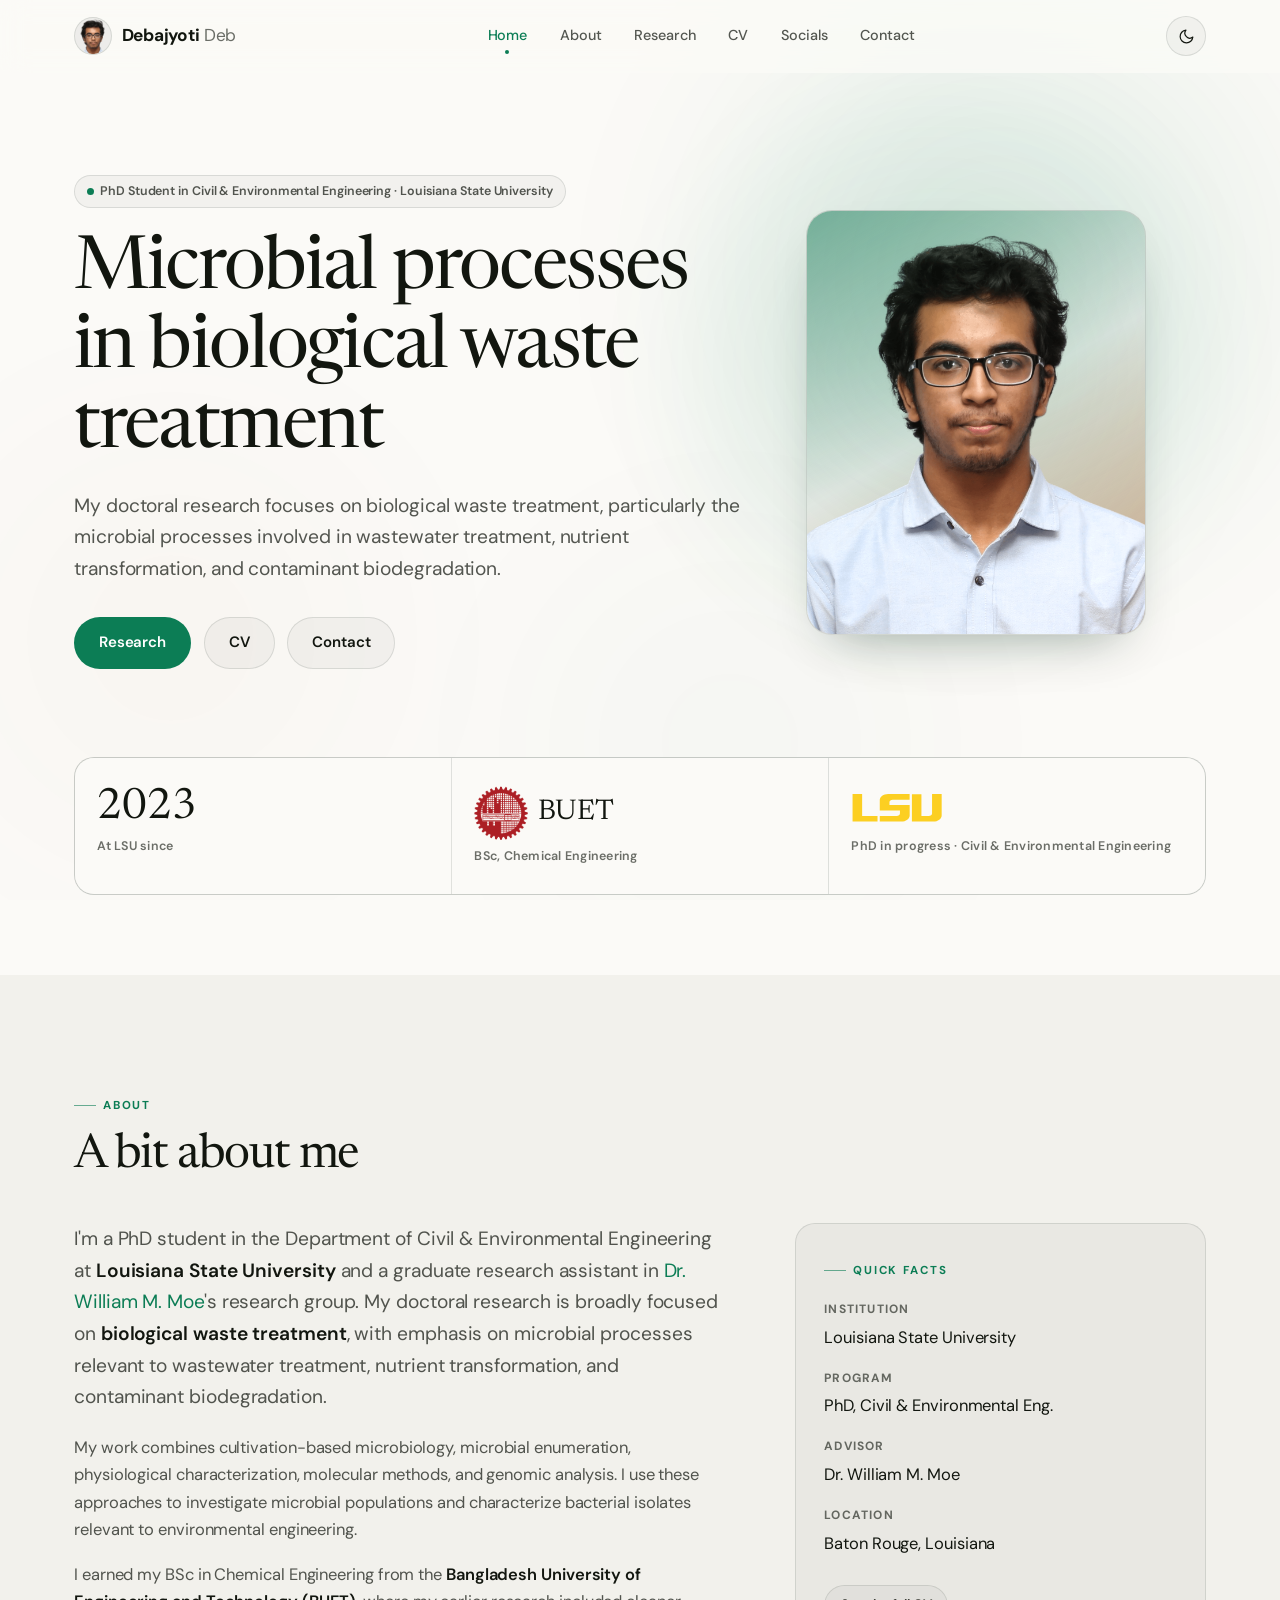
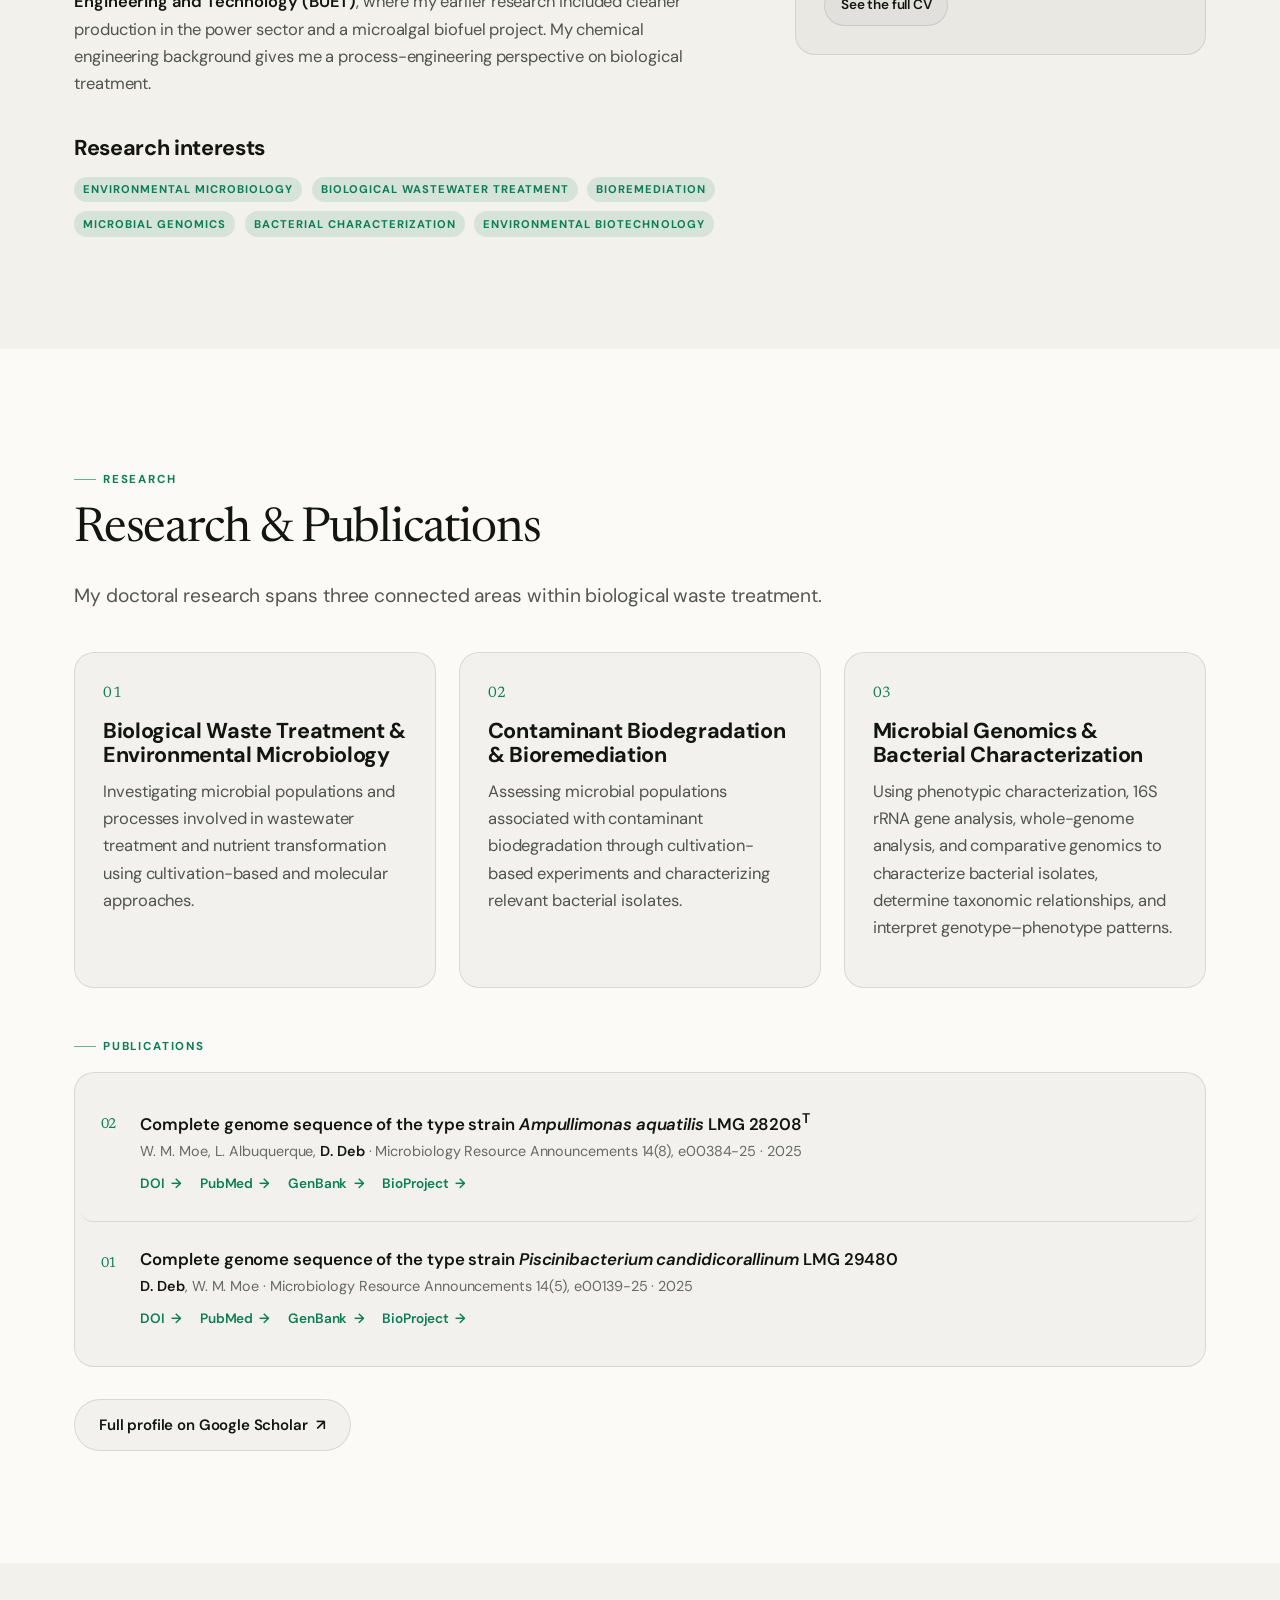
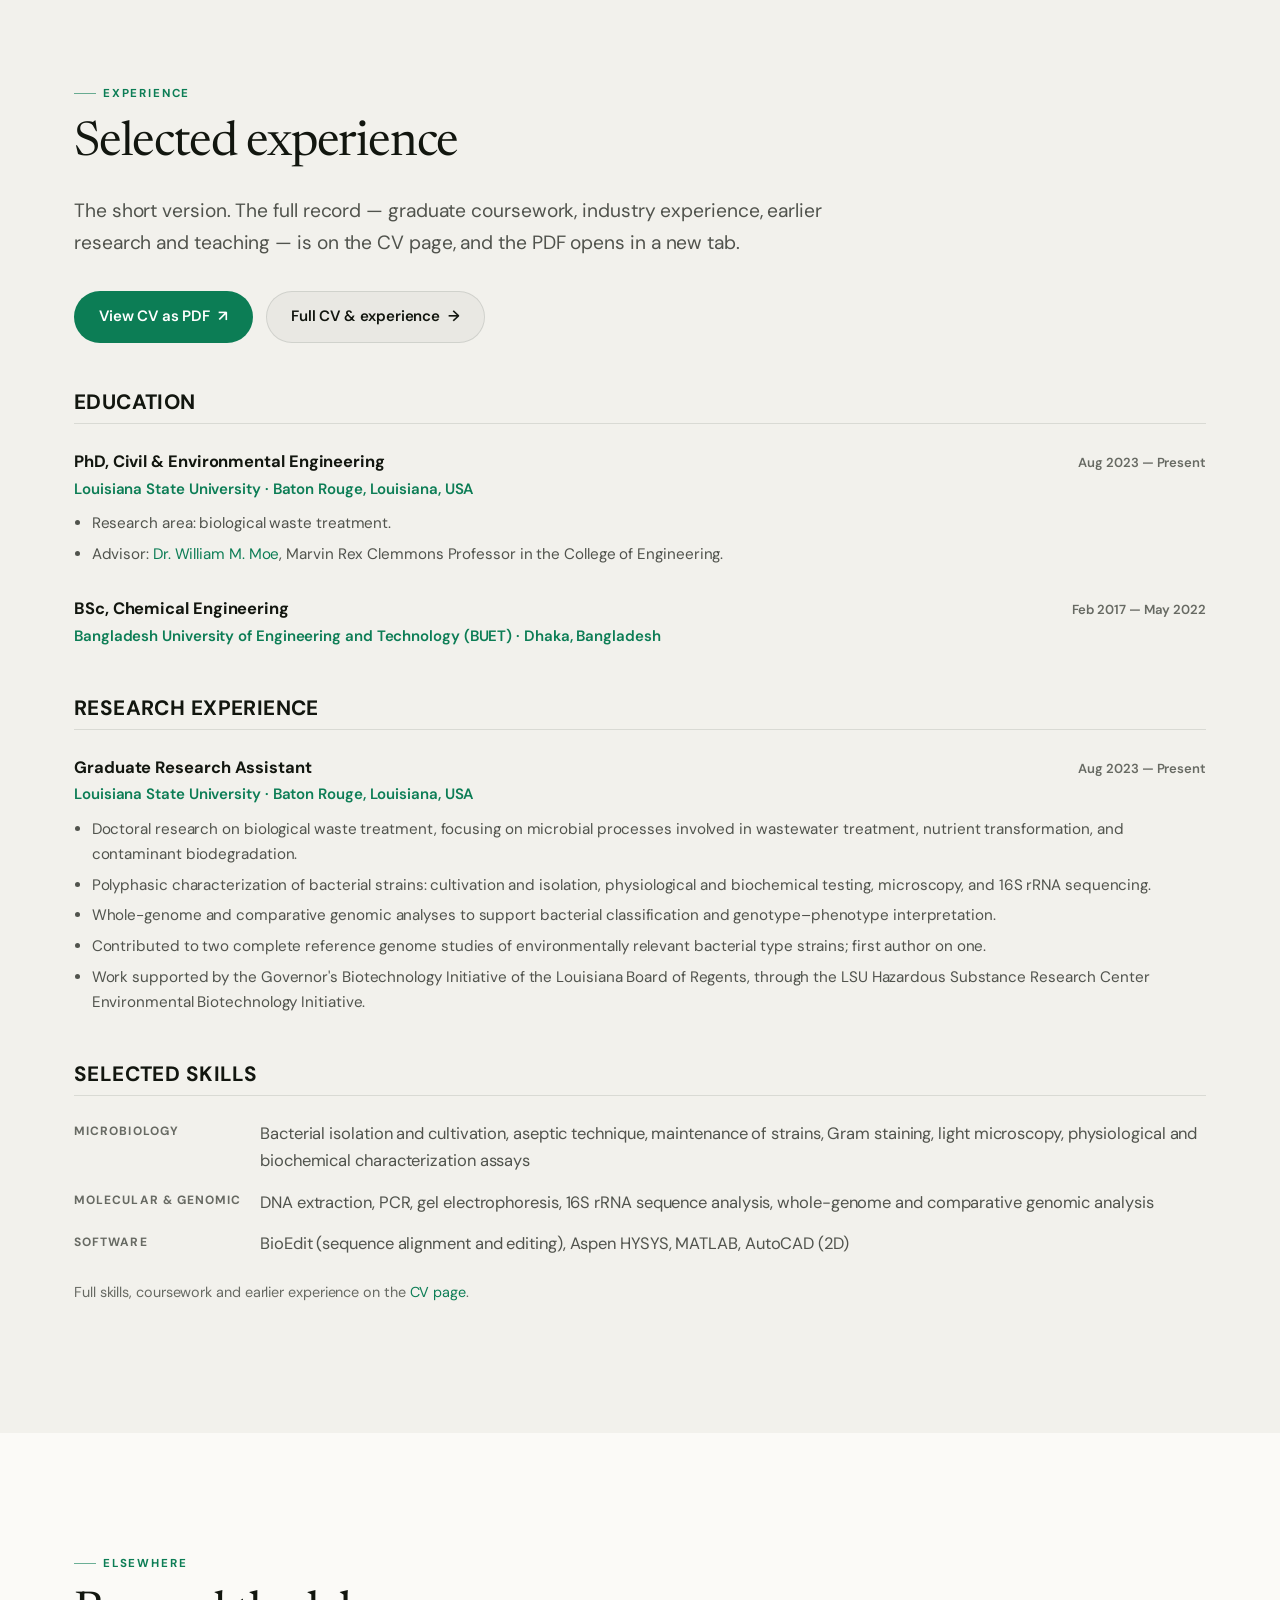
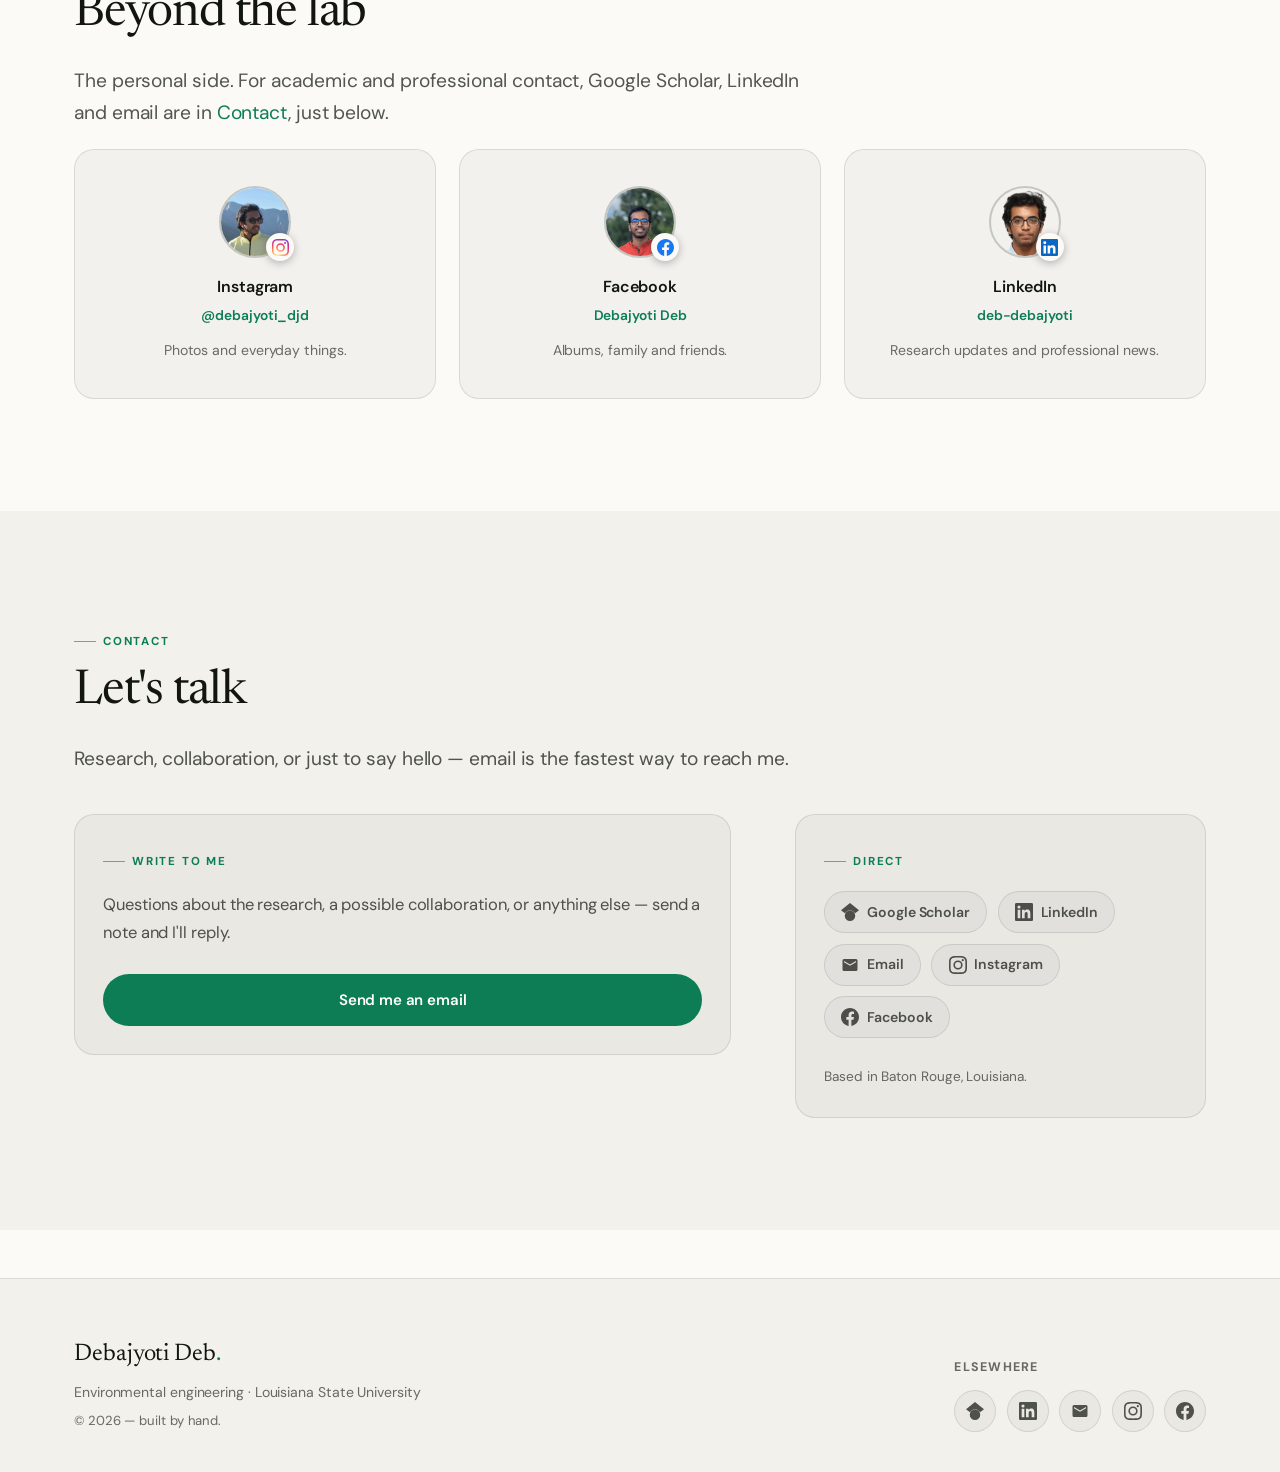
==== commit b3afdc09: "Content cleanup: hero, about, research cards, experience bullets, contact All wording supplied by hi" ====
--- a/index.html
+++ b/index.html
@@ -209,11 +209,11 @@
   <section class="container hero" id="top">
     <div>
       <span class="chip" data-reveal><span class="pulse"></span> PhD Student in Civil &amp; Environmental Engineering · Louisiana State University</span>
-      <h1 data-reveal style="--d:.08s">Biological waste treatment through environmental microbiology</h1>
+      <h1 data-reveal style="--d:.08s">Microbial processes in biological waste treatment</h1>
       <p class="lede" data-reveal style="--d:.16s">
-        My doctoral research focuses on biological waste treatment, with particular interest
-        in the microorganisms and microbial processes involved in wastewater treatment,
-        nutrient transformation, and contaminant biodegradation.
+        My doctoral research focuses on biological waste treatment, particularly the
+        microbial processes involved in wastewater treatment, nutrient transformation, and
+        contaminant biodegradation.
       </p>
       <div class="btn-row" data-reveal style="--d:.24s">
         <a class="btn btn-primary" href="#research">Research</a>
@@ -263,23 +263,22 @@
             I'm a PhD student in the Department of Civil &amp; Environmental Engineering at
             <strong>Louisiana State University</strong> and a graduate research assistant in
             <a href="https://www.lsu.edu/eng/cee/people/Moe.php" target="_blank" rel="noopener">Dr. William M. Moe</a>'s
-            research group. My research is broadly centered on <strong>biological waste
-            treatment</strong>, particularly the role of microorganisms and microbial
-            processes in treatment and contaminant transformation.
+            research group. My doctoral research is broadly focused on <strong>biological
+            waste treatment</strong>, with emphasis on microbial processes relevant to
+            wastewater treatment, nutrient transformation, and contaminant biodegradation.
           </p>
           <p data-reveal>
-            My work uses cultivation-based microbiology, microbial enumeration,
-            physiological characterization, molecular methods, and genomic analysis to
-            investigate microbial populations and characterize environmentally relevant
-            bacterial isolates. My research spans biological treatment, biodegradation, and
-            microbial characterization, with both experimental and genomic components.
+            My work combines cultivation-based microbiology, microbial enumeration,
+            physiological characterization, molecular methods, and genomic analysis. I use
+            these approaches to investigate microbial populations and characterize bacterial
+            isolates relevant to environmental engineering.
           </p>
           <p data-reveal>
-            Before LSU, I trained in chemical engineering at the
+            I earned my BSc in Chemical Engineering from the
             <strong>Bangladesh University of Engineering and Technology (BUET)</strong>,
-            where my research included cleaner production in the power sector and
-            biofuel-related work. That engineering background continues to shape how I
-            approach biological treatment as both a microbial and an engineering process.
+            where my earlier research included cleaner production in the power sector and a
+            microalgal biofuel project. My chemical engineering background gives me a
+            process-engineering perspective on biological treatment.
           </p>
 
           <h3 style="margin-top:2.5rem;" data-reveal>Research interests</h3>
@@ -325,33 +324,31 @@
       <span class="kicker" data-reveal>Research</span>
       <h2 data-reveal style="--d:.06s">Research &amp; Publications</h2>
       <p class="lede" data-reveal style="--d:.12s">
-        I work in Dr. William M. Moe's group in the Department of Civil &amp; Environmental
-        Engineering at Louisiana State University. My doctoral research spans three
-        connected areas.
+        My doctoral research spans three connected areas within biological waste treatment.
       </p>
 
       <div class="grid grid-3" style="margin:2.5rem 0;">
         <div class="card" data-reveal>
           <span class="card-num">01</span>
-          <h3>Biological Treatment &amp; Environmental Microbiology</h3>
-          <p>Investigating microbial populations and processes relevant to biological
-             treatment, nutrient transformation, and environmental engineering systems
-             using cultivation-based and molecular approaches.</p>
+          <h3>Biological Waste Treatment &amp; Environmental Microbiology</h3>
+          <p>Investigating microbial populations and processes involved in wastewater
+             treatment and nutrient transformation using cultivation-based and molecular
+             approaches.</p>
         </div>
         <div class="card" data-reveal>
           <span class="card-num">02</span>
           <h3>Contaminant Biodegradation &amp; Bioremediation</h3>
-          <p>Examining microorganisms associated with the biodegradation of environmental
-             contaminants, including cultivation-based assessment of degradative
-             populations and characterization of relevant microbial isolates.</p>
+          <p>Assessing microbial populations associated with contaminant biodegradation
+             through cultivation-based experiments and characterizing relevant bacterial
+             isolates.</p>
         </div>
         <div class="card" data-reveal>
           <span class="card-num">03</span>
           <h3>Microbial Genomics &amp; Bacterial Characterization</h3>
           <p>Using phenotypic characterization, 16S rRNA gene analysis, whole-genome
-             sequencing, and comparative genomic approaches to characterize environmental
-             bacterial isolates and evaluate their taxonomic and functional
-             relationships.</p>
+             analysis, and comparative genomics to characterize bacterial isolates,
+             determine taxonomic relationships, and interpret genotype–phenotype
+             patterns.</p>
         </div>
       </div>
 
@@ -467,12 +464,12 @@
           </div>
           <div class="cv-where">Louisiana State University · Baton Rouge, Louisiana, USA</div>
           <ul>
-            <li>Doctoral research on biological waste treatment, and the microorganisms and
-                microbial processes involved in wastewater treatment, nutrient
-                transformation, and contaminant biodegradation.</li>
+            <li>Doctoral research on biological waste treatment, focusing on microbial
+                processes involved in wastewater treatment, nutrient transformation, and
+                contaminant biodegradation.</li>
             <li>Polyphasic characterization of bacterial strains: cultivation and isolation,
                 physiological and biochemical testing, microscopy, and 16S rRNA sequencing.</li>
-            <li>Genome and comparative genomic analysis used to support bacterial
+            <li>Whole-genome and comparative genomic analyses to support bacterial
                 classification and genotype–phenotype interpretation.</li>
             <li>Contributed to two complete reference genome studies of environmentally
                 relevant bacterial type strains; first author on one.</li>
@@ -571,18 +568,11 @@
                href="mailto:debajyotideb.che.buet@gmail.com?subject=Hello%20from%20debajyotideb.com">
               Send me an email
             </a>
-            <p class="dim" style="margin:1.25rem 0 0; font-size:0.85rem;">
-              Opens your mail app. No form, no third party, nothing stored.
-            </p>
           </div>
         </div>
 
         <aside class="card sticky-side" data-reveal style="--d:.1s;">
           <span class="kicker" style="margin-bottom:1.25rem;">Direct</span>
-          <p style="margin-bottom:1.5rem;">
-            Prefer email?<br />
-            <a href="mailto:debajyotideb.che.buet@gmail.com" style="font-weight:600; word-break:break-all;">debajyotideb.che.buet@gmail.com</a>
-          </p>
           <div id="contact-socials"></div>
           <p class="dim" style="margin:1.75rem 0 0; font-size:0.85rem;">
             Based in Baton Rouge, Louisiana.
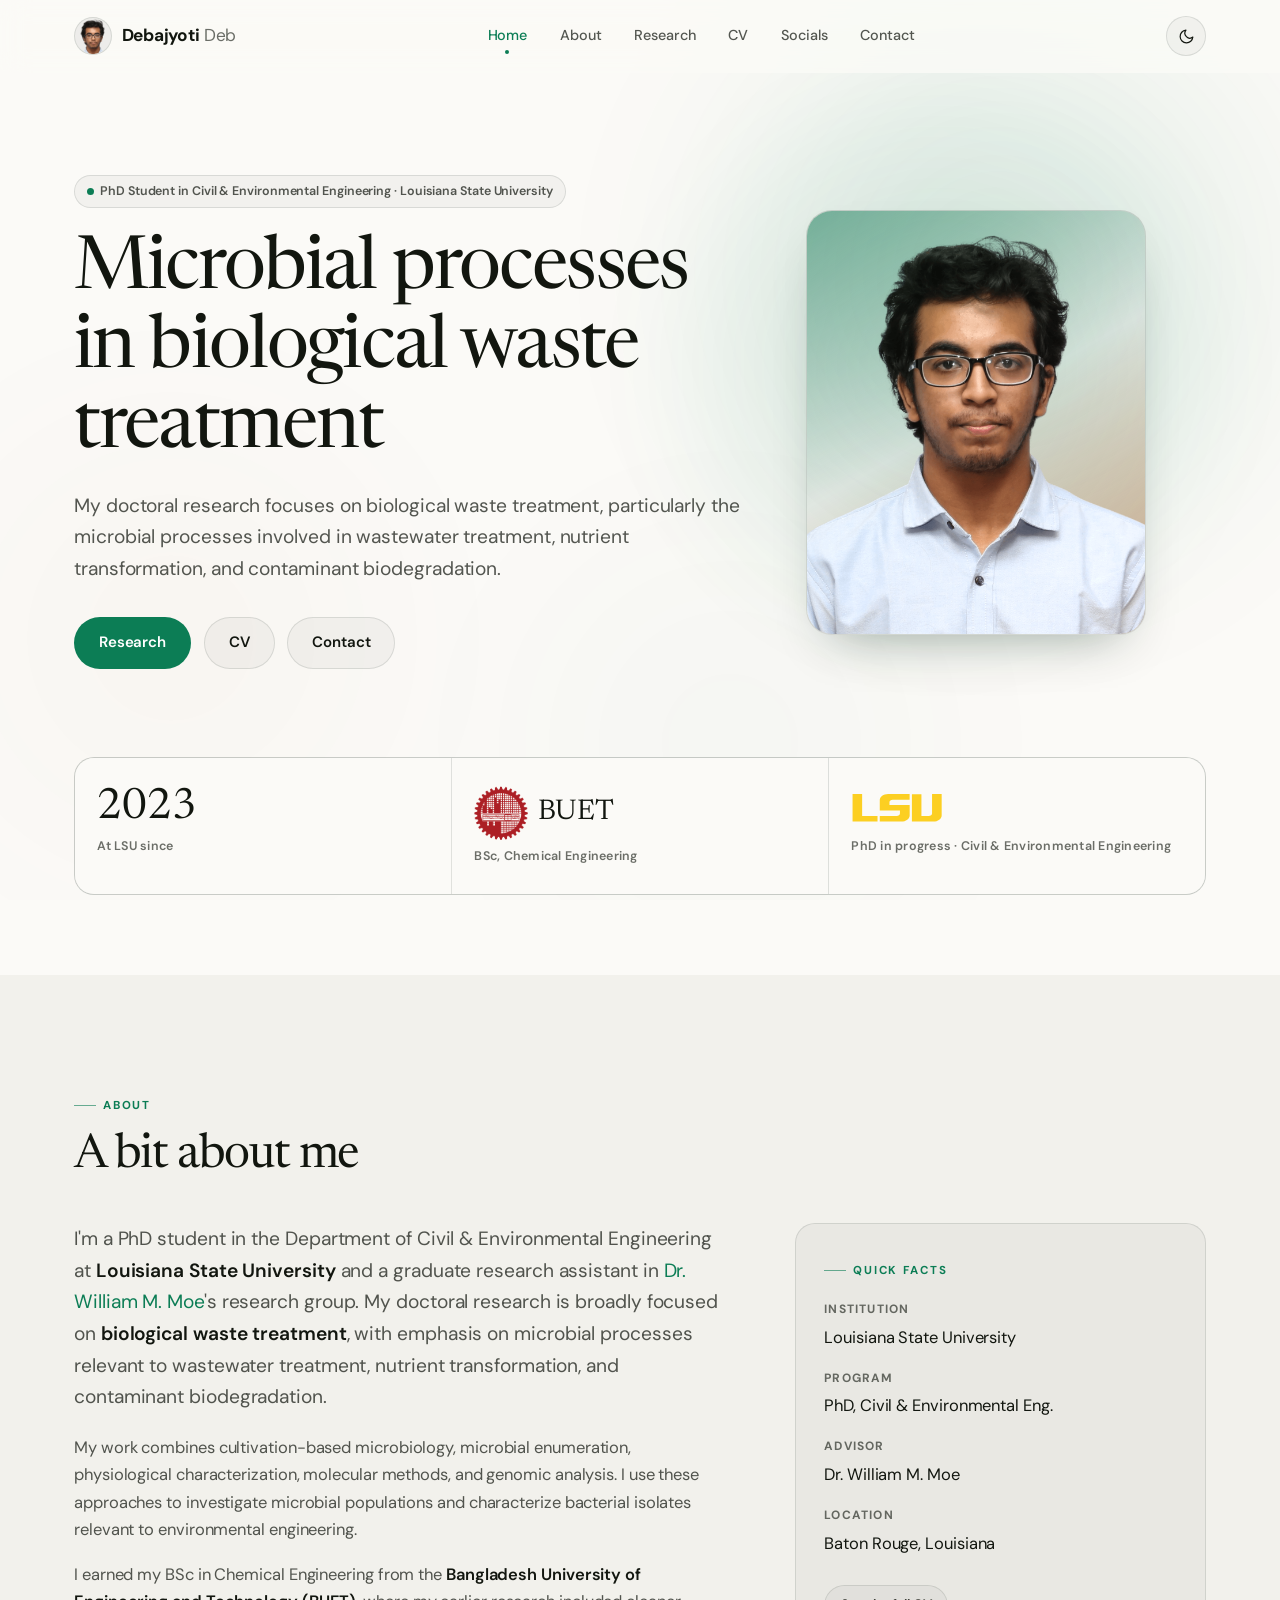
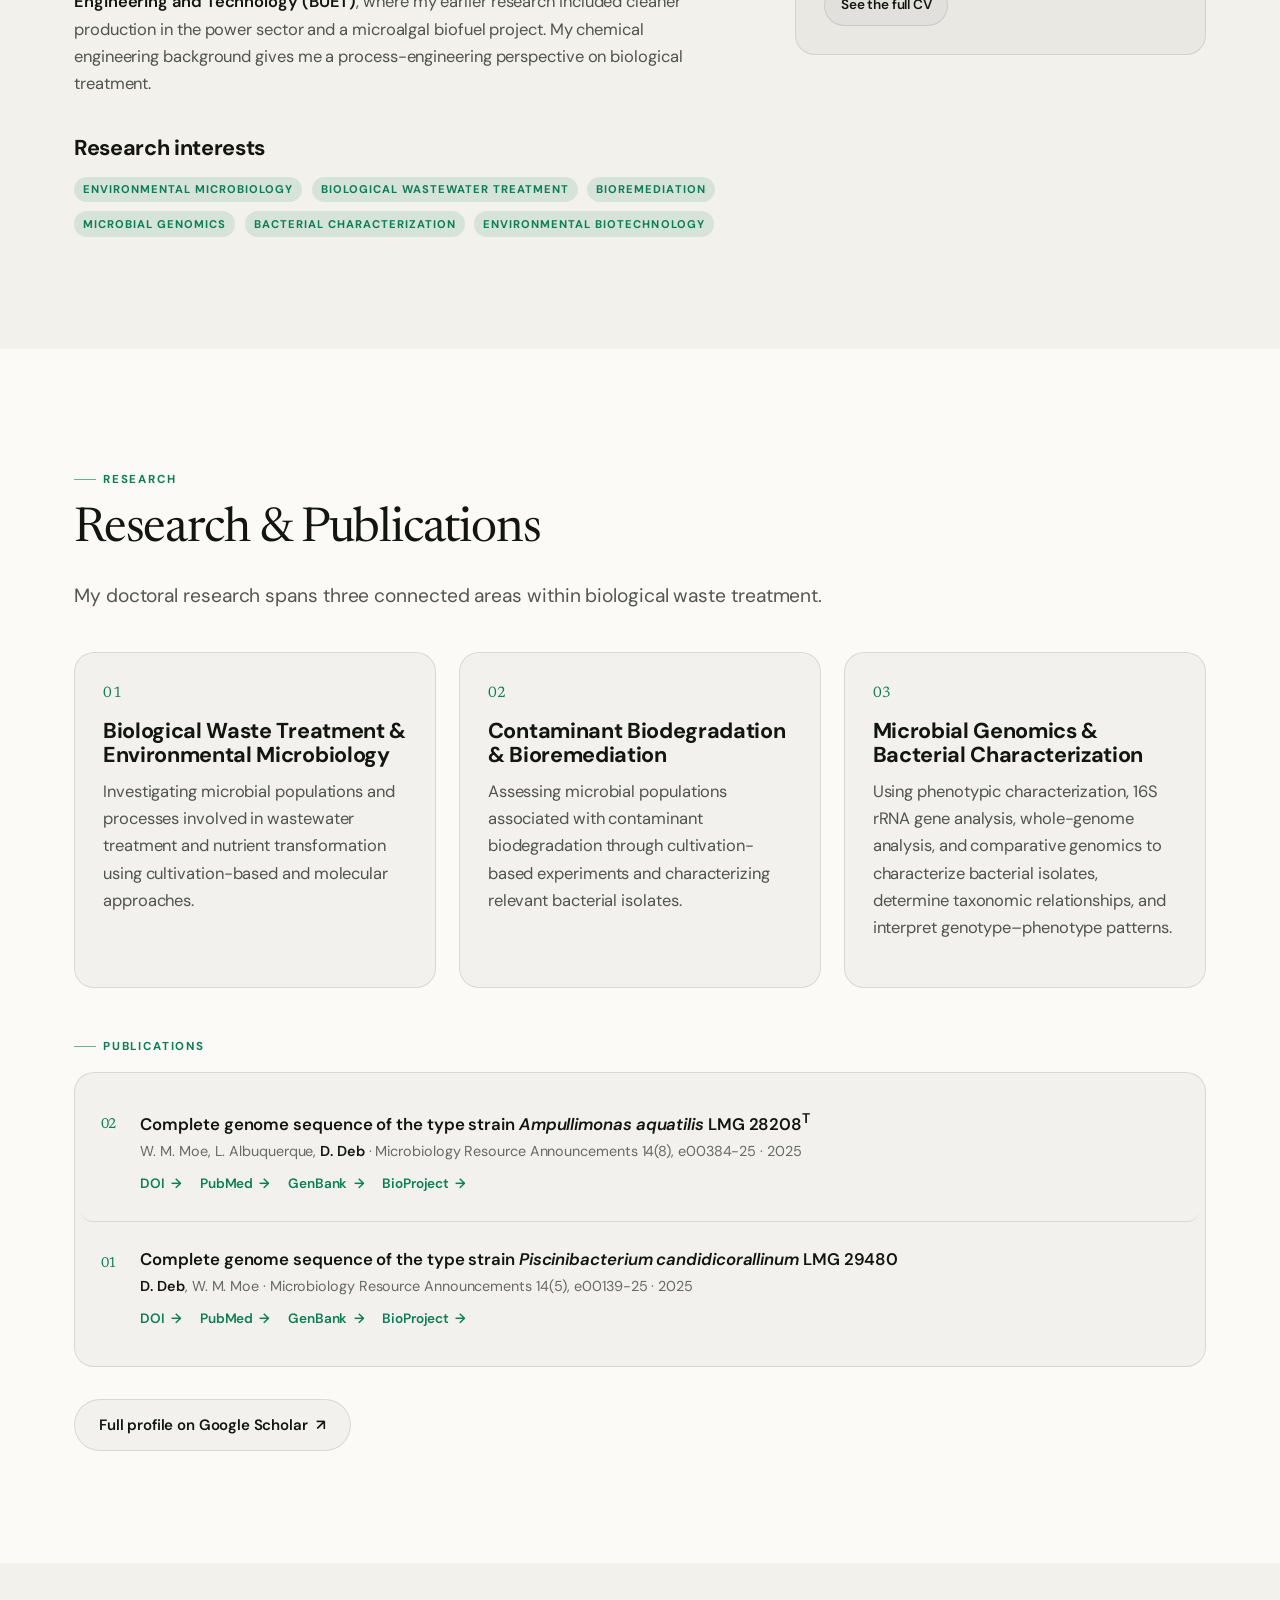
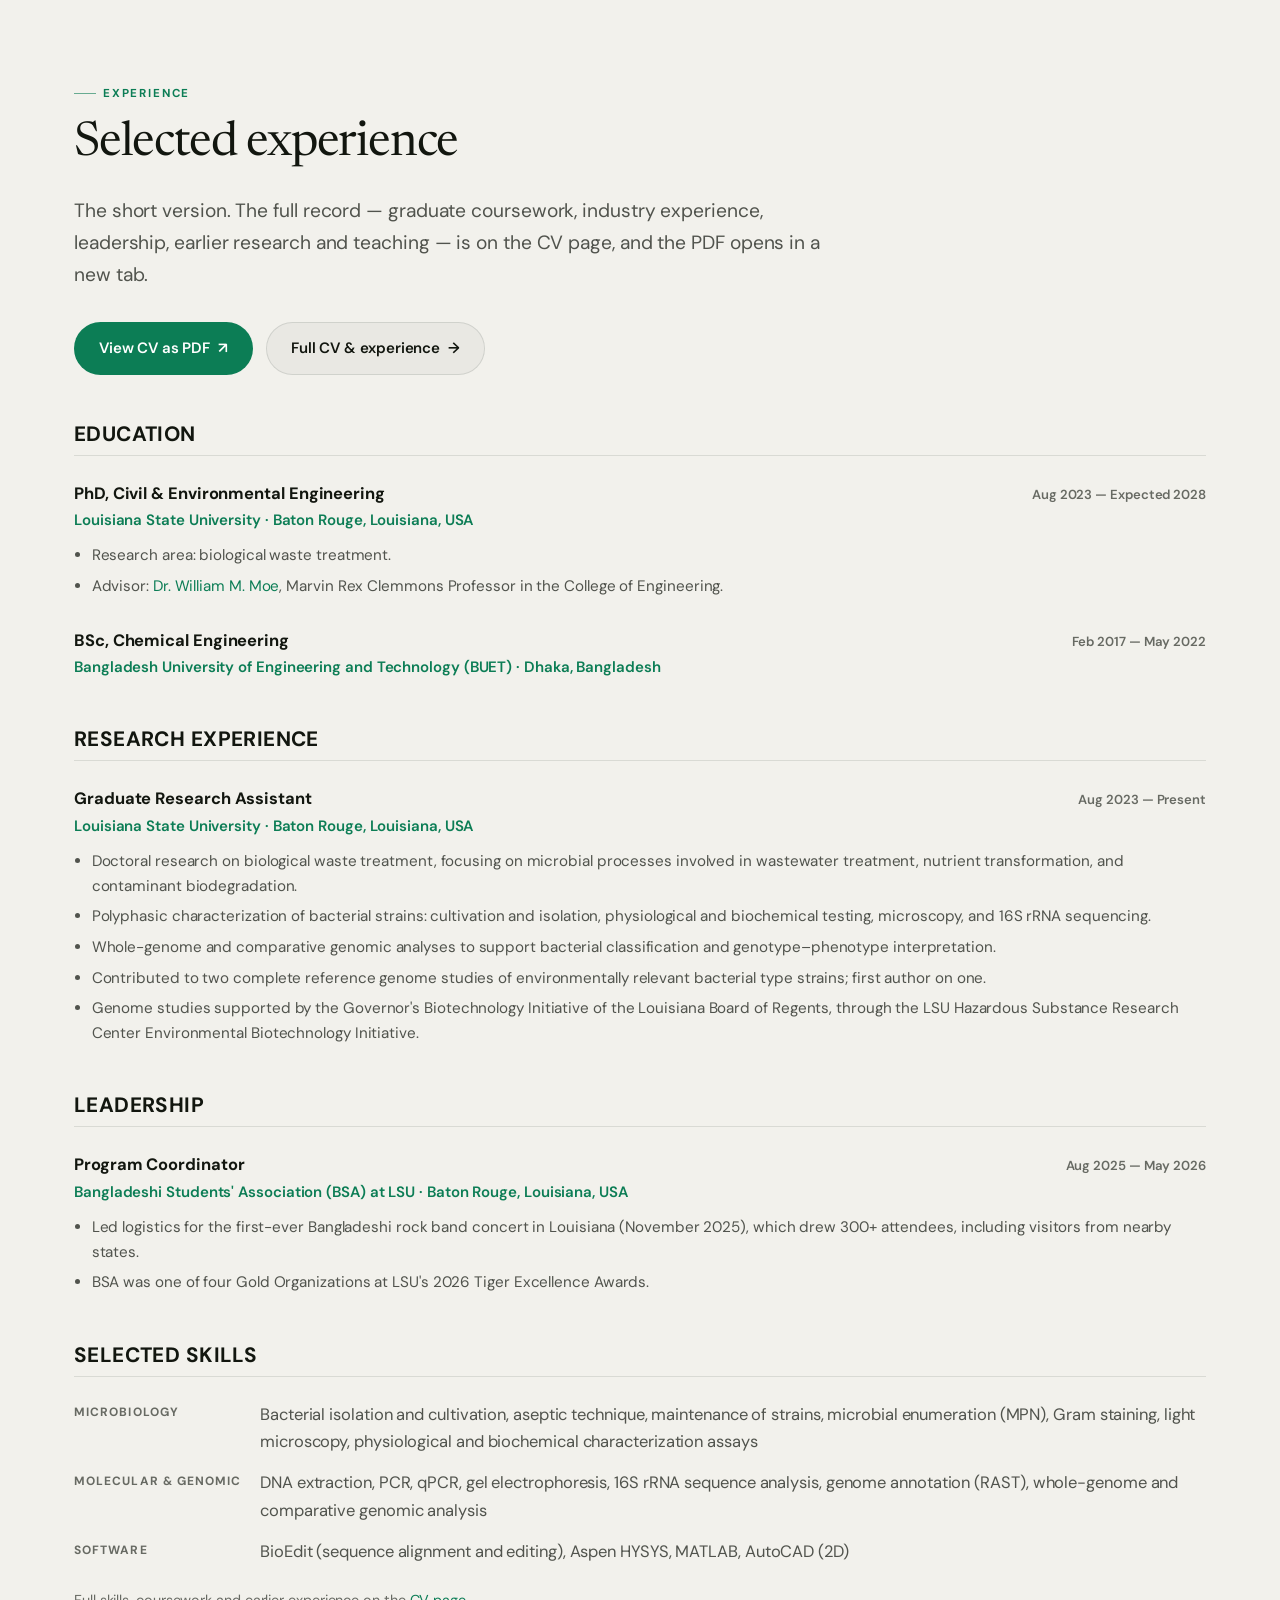
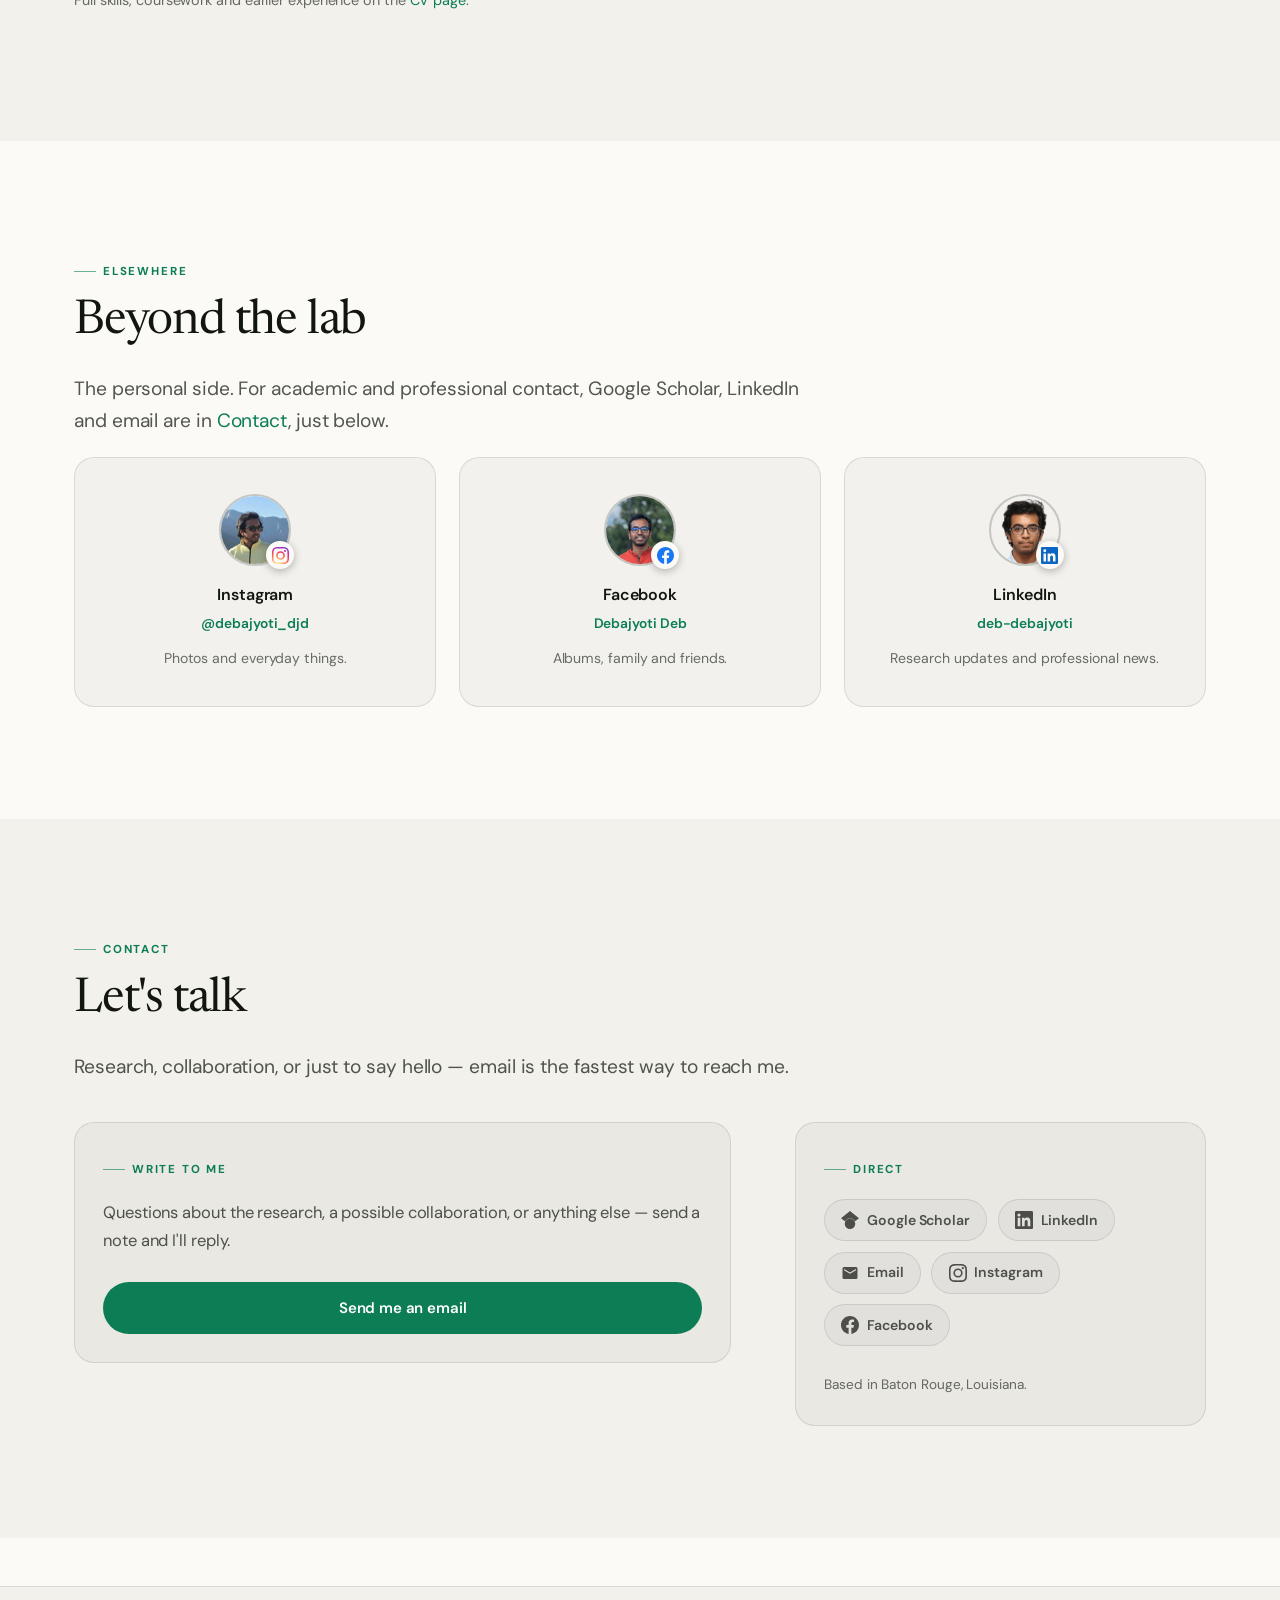
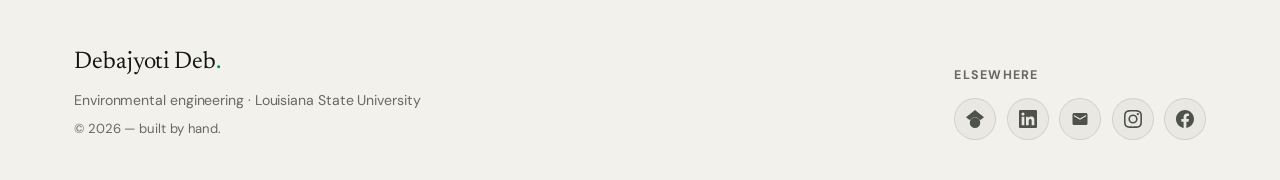
==== commit 1812d73c: "Sync site facts with the CV: BUET RA dates, BSA leadership, funding scope" ====
--- a/index.html
+++ b/index.html
@@ -419,7 +419,7 @@
       <span class="kicker" data-reveal>Experience</span>
       <h2 data-reveal style="--d:.06s">Selected experience</h2>
       <p class="lede" data-reveal style="--d:.12s">
-        The short version. The full record — graduate coursework, industry experience,
+        The short version. The full record — graduate coursework, industry experience, leadership,
         earlier research and teaching — is on the CV page, and the PDF opens in a new tab.
       </p>
       <div class="btn-row" data-reveal style="--d:.18s">
@@ -437,7 +437,7 @@
         <div class="cv-entry">
           <div class="cv-head">
             <span class="cv-role">PhD, Civil &amp; Environmental Engineering</span>
-            <span class="cv-when">Aug 2023 — Present</span>
+            <span class="cv-when">Aug 2023 — Expected 2028</span>
           </div>
           <div class="cv-where">Louisiana State University · Baton Rouge, Louisiana, USA</div>
           <ul>
@@ -473,9 +473,27 @@
                 classification and genotype–phenotype interpretation.</li>
             <li>Contributed to two complete reference genome studies of environmentally
                 relevant bacterial type strains; first author on one.</li>
-            <li>Work supported by the Governor's Biotechnology Initiative of the Louisiana
-                Board of Regents, through the LSU Hazardous Substance Research Center
+            <li>Genome studies supported by the Governor's Biotechnology Initiative of the
+                Louisiana Board of Regents, through the LSU Hazardous Substance Research Center
                 Environmental Biotechnology Initiative.</li>
+          </ul>
+        </div>
+      </div>
+
+      <!-- Leadership -->
+      <div class="cv-section" data-reveal>
+        <h3 class="cv-h">Leadership</h3>
+        <div class="cv-entry">
+          <div class="cv-head">
+            <span class="cv-role">Program Coordinator</span>
+            <span class="cv-when">Aug 2025 — May 2026</span>
+          </div>
+          <div class="cv-where">Bangladeshi Students' Association (BSA) at LSU · Baton Rouge, Louisiana, USA</div>
+          <ul>
+            <li>Led logistics for the first-ever Bangladeshi rock band concert in Louisiana
+                (November 2025), which drew 300+ attendees, including visitors from nearby
+                states.</li>
+            <li>BSA was one of four Gold Organizations at LSU's 2026 Tiger Excellence Awards.</li>
           </ul>
         </div>
       </div>
@@ -487,13 +505,13 @@
           <div class="cv-skill-row">
             <div class="cv-skill-label">Microbiology</div>
             <div class="muted">Bacterial isolation and cultivation, aseptic technique,
-              maintenance of strains, Gram staining, light microscopy, physiological and
-              biochemical characterization assays</div>
+              maintenance of strains, microbial enumeration (MPN), Gram staining, light
+              microscopy, physiological and biochemical characterization assays</div>
           </div>
           <div class="cv-skill-row">
             <div class="cv-skill-label">Molecular &amp; genomic</div>
-            <div class="muted">DNA extraction, PCR, gel electrophoresis, 16S rRNA sequence
-              analysis, whole-genome and comparative genomic analysis</div>
+            <div class="muted">DNA extraction, PCR, qPCR, gel electrophoresis, 16S rRNA sequence
+              analysis, genome annotation (RAST), whole-genome and comparative genomic analysis</div>
           </div>
           <div class="cv-skill-row">
             <div class="cv-skill-label">Software</div>
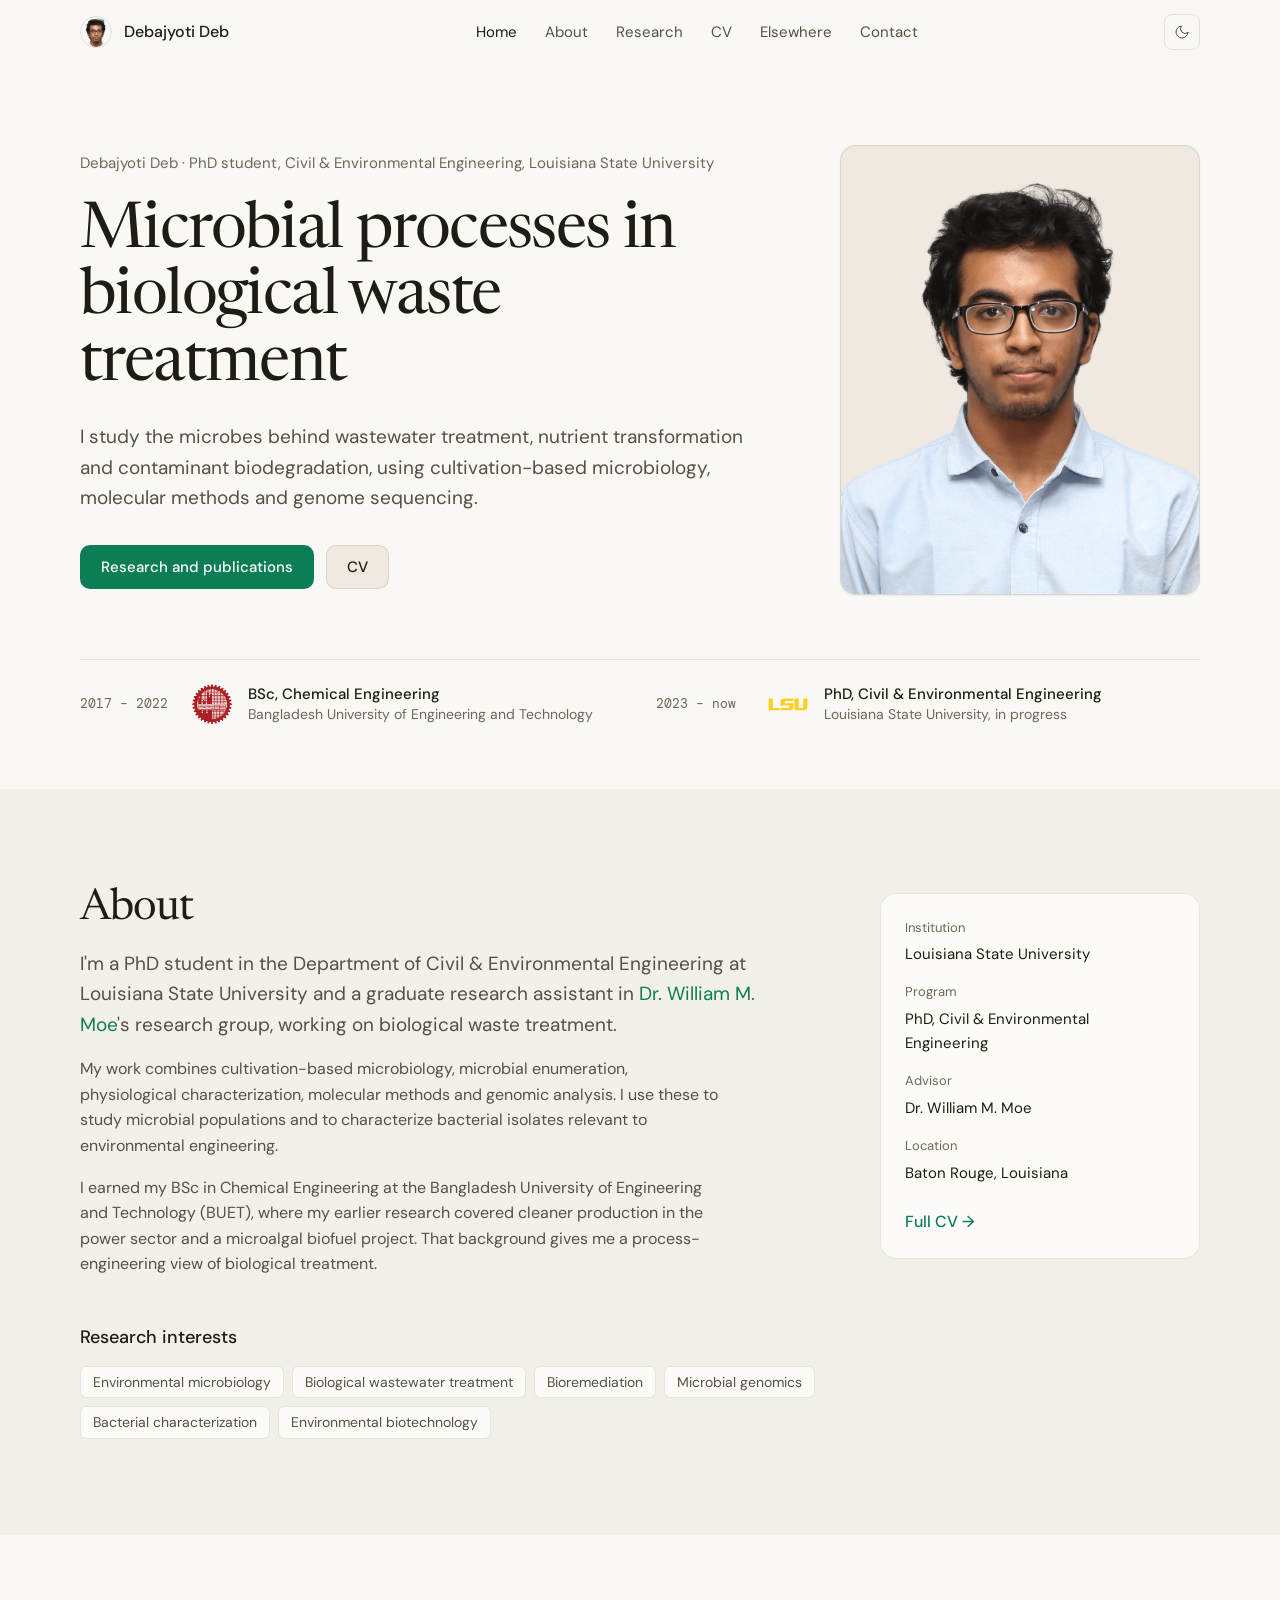
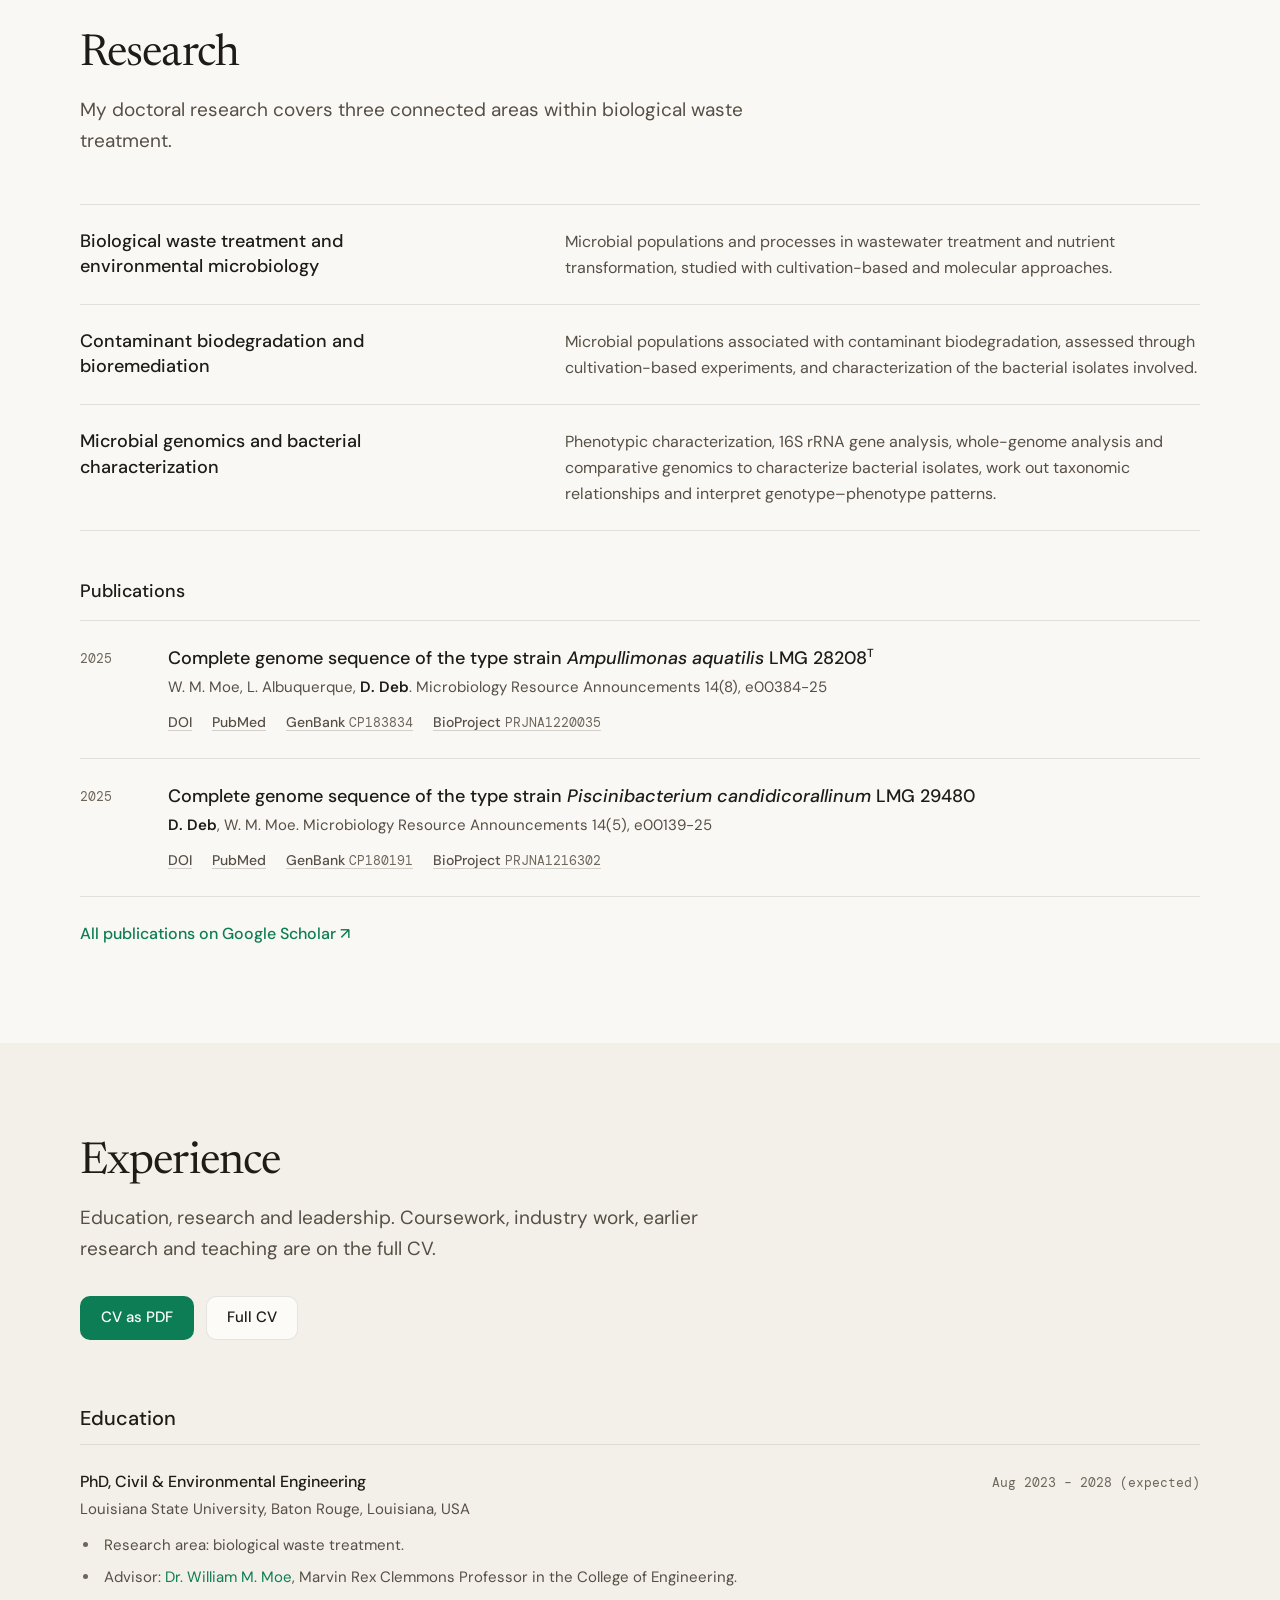
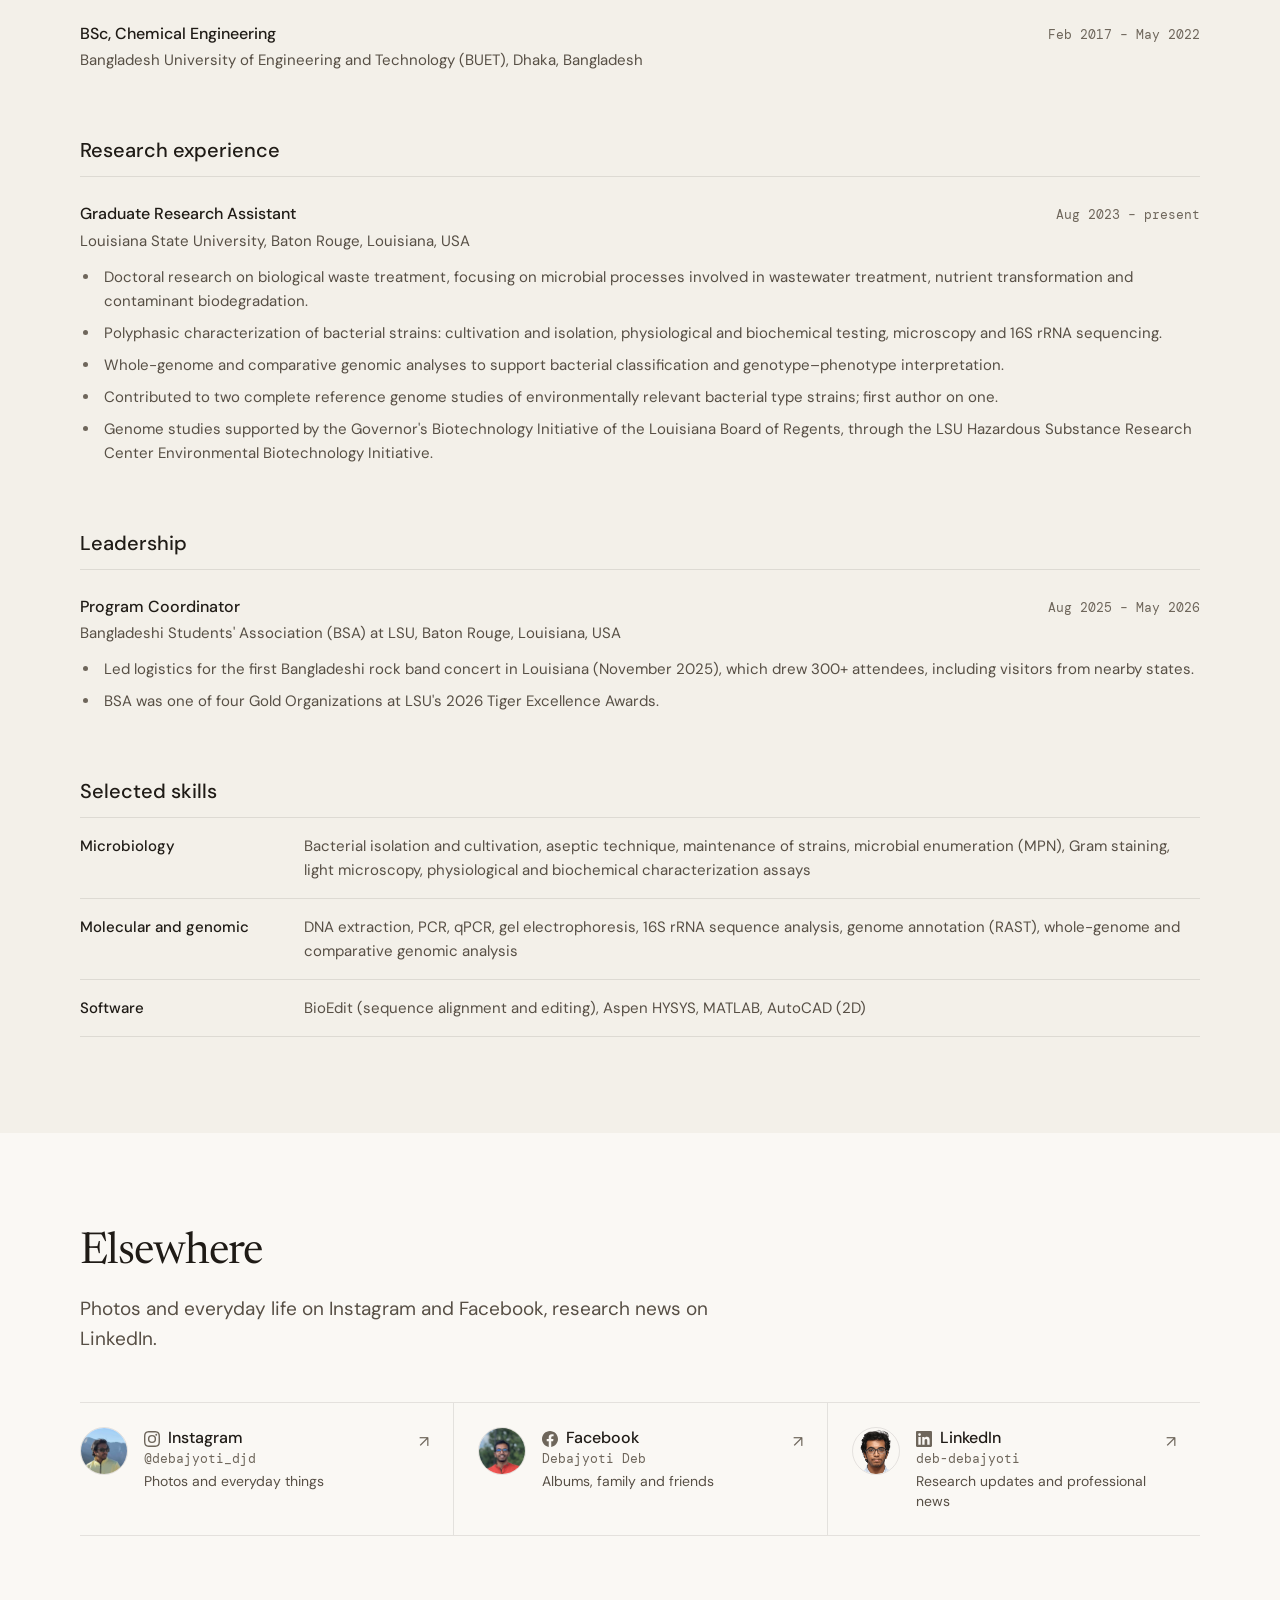
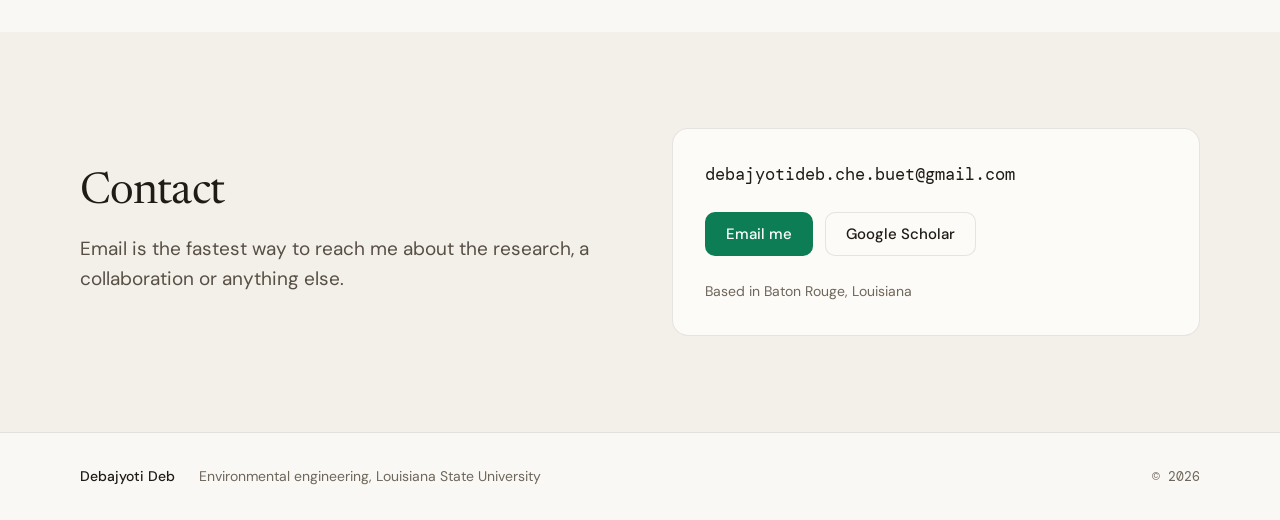
==== commit b517167c: "Unslop pass: remove effects layer, quiet typography, social links in one place Applies the unslop me" ====
--- a/index.html
+++ b/index.html
@@ -3,7 +3,7 @@
 <head>
 <meta charset="UTF-8" />
 <meta name="viewport" content="width=device-width, initial-scale=1.0" />
-<title>Debajyoti Deb — Civil &amp; Environmental Engineering PhD Student, LSU</title>
+<title>Debajyoti Deb · Civil &amp; Environmental Engineering PhD student, LSU</title>
 <meta name="description" content="Debajyoti Deb — PhD student in Civil &amp; Environmental Engineering at Louisiana State University. Doctoral research on biological waste treatment and the microbial processes involved in wastewater treatment and contaminant biodegradation." />
 <link rel="canonical" href="https://debajyotideb.com/" />
 <meta name="author" content="Debajyoti Deb" />
@@ -34,7 +34,7 @@
 <script>(function(){try{var t=localStorage.getItem('theme');if(!t){t=window.matchMedia('(prefers-color-scheme: dark)').matches?'dark':'light';}document.documentElement.setAttribute('data-theme',t);}catch(e){}})();</script>
 <link rel="preconnect" href="https://fonts.googleapis.com" />
 <link rel="preconnect" href="https://fonts.gstatic.com" crossorigin />
-<link href="https://fonts.googleapis.com/css2?family=DM+Sans:opsz,wght@9..40,300..700&family=Newsreader:ital,opsz,wght@0,6..72,300..600;1,6..72,300..500&display=swap" rel="stylesheet" />
+<link href="https://fonts.googleapis.com/css2?family=DM+Mono:wght@400;500&family=DM+Sans:opsz,wght@9..40,400..600&family=Newsreader:ital,opsz,wght@0,6..72,300..600;1,6..72,300..500&display=swap" rel="stylesheet" />
 <link rel="stylesheet" href="assets/css/style.css" />
 
 <!-- ===================================================================
@@ -193,253 +193,193 @@
 </script>
 </head>
 <body data-page="home">
-<!-- Loading curtain: shown on every load, lifted by main.js -->
-<div id="curtain" aria-hidden="true">
-  <div class="curtain-inner">
-    <span class="curtain-avatar"><img src="assets/img/favicon-180.png" alt="" /></span>
-    <span class="curtain-name"><strong>Debajyoti</strong> Deb</span>
-  </div>
-  <div class="curtain-bar"><i></i></div>
-</div>
-
 <header id="site-header" class="site-header"></header>
 
 <main>
   <!-- ==================== HERO ==================== -->
   <section class="container hero" id="top">
-    <div>
-      <span class="chip" data-reveal><span class="pulse"></span> PhD Student in Civil &amp; Environmental Engineering · Louisiana State University</span>
-      <h1 data-reveal style="--d:.08s">Microbial processes in biological waste treatment</h1>
-      <p class="lede" data-reveal style="--d:.16s">
-        My doctoral research focuses on biological waste treatment, particularly the
-        microbial processes involved in wastewater treatment, nutrient transformation, and
-        contaminant biodegradation.
+    <div class="hero-text">
+      <p class="hero-eyebrow">Debajyoti Deb · PhD student, Civil &amp; Environmental Engineering, Louisiana State University</p>
+      <h1>Microbial processes in biological waste treatment</h1>
+      <p class="lede">
+        I study the microbes behind wastewater treatment, nutrient transformation and
+        contaminant biodegradation, using cultivation-based microbiology, molecular
+        methods and genome sequencing.
       </p>
-      <div class="btn-row" data-reveal style="--d:.24s">
-        <a class="btn btn-primary" href="#research">Research</a>
+      <div class="btn-row">
+        <a class="btn btn-primary" href="#research">Research and publications</a>
         <a class="btn btn-ghost" href="#cv">CV</a>
-        <a class="btn btn-ghost" href="#contact">Contact</a>
       </div>
     </div>
 
-    <div class="hero-portrait" data-tilt data-reveal style="--d:.2s">
-      <img src="assets/img/portrait.png" alt="Debajyoti Deb" />
-    </div>
-  </section>
-
-  <!-- ==================== STATS ==================== -->
-  <section class="container" style="padding-bottom: clamp(3rem,7vw,5rem);">
-    <div class="stats" data-reveal>
-      <!-- Not animated: a year counting up from zero reads as a broken number. -->
-      <div class="stat">
-        <div class="stat-num">2023</div>
-        <div class="stat-label">At LSU since</div>
-      </div>
-      <div class="stat">
-        <div class="stat-num">
-          <img class="stat-logo stat-logo-lg" src="assets/img/buet-logo.png" alt="BUET" />
-          <span class="stat-word">BUET</span>
-        </div>
-        <div class="stat-label">BSc, Chemical Engineering</div>
-      </div>
-      <div class="stat">
-        <div class="stat-num">
-          <img class="stat-logo invertible" src="assets/img/lsu-logo.svg" alt="Louisiana State University" />
-        </div>
-        <div class="stat-label">PhD in progress · Civil &amp; Environmental Engineering</div>
-      </div>
-    </div>
+    <figure class="hero-portrait">
+      <img src="assets/img/portrait.png" alt="Debajyoti Deb" width="1442" height="1556" />
+    </figure>
+  </section>
+
+  <!-- ==================== TIMELINE ====================
+       Was three equal stat cards. Same facts, set as two dated entries. -->
+  <section class="container">
+    <ol class="timeline">
+      <li>
+        <span class="t-when">2017 – 2022</span>
+        <img class="t-logo" src="assets/img/buet-logo.png" alt="" />
+        <span class="t-what"><strong>BSc, Chemical Engineering</strong><span>Bangladesh University of Engineering and Technology</span></span>
+      </li>
+      <li>
+        <span class="t-when">2023 – now</span>
+        <img class="t-logo invertible" src="assets/img/lsu-logo.svg" alt="" />
+        <span class="t-what"><strong>PhD, Civil &amp; Environmental Engineering</strong><span>Louisiana State University, in progress</span></span>
+      </li>
+    </ol>
   </section>
 
   <!-- ==================== ABOUT ==================== -->
   <section class="section section-alt" id="about">
-    <div class="container">
-      <span class="kicker" data-reveal>About</span>
-      <h2 data-reveal style="--d:.06s">A bit about me</h2>
-
-      <div class="split" style="margin-top:2.5rem;">
-        <div>
-          <p class="lede" data-reveal>
-            I'm a PhD student in the Department of Civil &amp; Environmental Engineering at
-            <strong>Louisiana State University</strong> and a graduate research assistant in
-            <a href="https://www.lsu.edu/eng/cee/people/Moe.php" target="_blank" rel="noopener">Dr. William M. Moe</a>'s
-            research group. My doctoral research is broadly focused on <strong>biological
-            waste treatment</strong>, with emphasis on microbial processes relevant to
-            wastewater treatment, nutrient transformation, and contaminant biodegradation.
-          </p>
-          <p data-reveal>
-            My work combines cultivation-based microbiology, microbial enumeration,
-            physiological characterization, molecular methods, and genomic analysis. I use
-            these approaches to investigate microbial populations and characterize bacterial
-            isolates relevant to environmental engineering.
-          </p>
-          <p data-reveal>
-            I earned my BSc in Chemical Engineering from the
-            <strong>Bangladesh University of Engineering and Technology (BUET)</strong>,
-            where my earlier research included cleaner production in the power sector and a
-            microalgal biofuel project. My chemical engineering background gives me a
-            process-engineering perspective on biological treatment.
-          </p>
-
-          <h3 style="margin-top:2.5rem;" data-reveal>Research interests</h3>
-          <div style="display:flex; gap:0.6rem; flex-wrap:wrap; margin-top:1rem;" data-reveal>
-            <span class="tag">Environmental Microbiology</span>
-            <span class="tag">Biological Wastewater Treatment</span>
-            <span class="tag">Bioremediation</span>
-            <span class="tag">Microbial Genomics</span>
-            <span class="tag">Bacterial Characterization</span>
-            <span class="tag">Environmental Biotechnology</span>
-          </div>
-        </div>
-
-        <aside class="card sticky-side" data-reveal style="--d:.1s;">
-          <span class="kicker" style="margin-bottom:1.25rem;">Quick facts</span>
-          <dl style="margin:0; display:grid; gap:1.1rem;">
-            <div>
-              <dt class="dim" style="font-size:0.75rem; text-transform:uppercase; letter-spacing:0.1em; font-weight:700;">Institution</dt>
-              <dd style="margin:0.25rem 0 0;">Louisiana State University</dd>
-            </div>
-            <div>
-              <dt class="dim" style="font-size:0.75rem; text-transform:uppercase; letter-spacing:0.1em; font-weight:700;">Program</dt>
-              <dd style="margin:0.25rem 0 0;">PhD, Civil &amp; Environmental Eng.</dd>
-            </div>
-            <div>
-              <dt class="dim" style="font-size:0.75rem; text-transform:uppercase; letter-spacing:0.1em; font-weight:700;">Advisor</dt>
-              <dd style="margin:0.25rem 0 0;">Dr. William M. Moe</dd>
-            </div>
-            <div>
-              <dt class="dim" style="font-size:0.75rem; text-transform:uppercase; letter-spacing:0.1em; font-weight:700;">Location</dt>
-              <dd style="margin:0.25rem 0 0;">Baton Rouge, Louisiana</dd>
-            </div>
-          </dl>
-          <a class="btn btn-ghost btn-sm" style="margin-top:1.75rem;" href="cv.html">See the full CV</a>
-        </aside>
-      </div>
+    <div class="container split">
+      <div>
+        <h2>About</h2>
+        <p class="lede">
+          I'm a PhD student in the Department of Civil &amp; Environmental Engineering at
+          Louisiana State University and a graduate research assistant in
+          <a href="https://www.lsu.edu/eng/cee/people/Moe.php" target="_blank" rel="noopener">Dr. William M. Moe</a>'s
+          research group, working on biological waste treatment.
+        </p>
+        <p>
+          My work combines cultivation-based microbiology, microbial enumeration,
+          physiological characterization, molecular methods and genomic analysis. I use
+          these to study microbial populations and to characterize bacterial isolates
+          relevant to environmental engineering.
+        </p>
+        <p>
+          I earned my BSc in Chemical Engineering at the Bangladesh University of
+          Engineering and Technology (BUET), where my earlier research covered cleaner
+          production in the power sector and a microalgal biofuel project. That background
+          gives me a process-engineering view of biological treatment.
+        </p>
+
+        <h3 class="sub">Research interests</h3>
+        <ul class="tags">
+          <li>Environmental microbiology</li>
+          <li>Biological wastewater treatment</li>
+          <li>Bioremediation</li>
+          <li>Microbial genomics</li>
+          <li>Bacterial characterization</li>
+          <li>Environmental biotechnology</li>
+        </ul>
+      </div>
+
+      <aside class="facts">
+        <dl>
+          <div><dt>Institution</dt><dd>Louisiana State University</dd></div>
+          <div><dt>Program</dt><dd>PhD, Civil &amp; Environmental Engineering</dd></div>
+          <div><dt>Advisor</dt><dd>Dr. William M. Moe</dd></div>
+          <div><dt>Location</dt><dd>Baton Rouge, Louisiana</dd></div>
+        </dl>
+        <a class="text-link" href="cv.html">Full CV <span aria-hidden="true">→</span></a>
+      </aside>
     </div>
   </section>
 
   <!-- ==================== RESEARCH ==================== -->
   <section class="section" id="research">
     <div class="container">
-      <span class="kicker" data-reveal>Research</span>
-      <h2 data-reveal style="--d:.06s">Research &amp; Publications</h2>
-      <p class="lede" data-reveal style="--d:.12s">
-        My doctoral research spans three connected areas within biological waste treatment.
+      <h2>Research</h2>
+      <p class="lede">My doctoral research covers three connected areas within biological waste treatment.</p>
+
+      <div class="areas">
+        <div class="area">
+          <h3>Biological waste treatment and environmental microbiology</h3>
+          <p>Microbial populations and processes in wastewater treatment and nutrient
+             transformation, studied with cultivation-based and molecular approaches.</p>
+        </div>
+        <div class="area">
+          <h3>Contaminant biodegradation and bioremediation</h3>
+          <p>Microbial populations associated with contaminant biodegradation, assessed
+             through cultivation-based experiments, and characterization of the bacterial
+             isolates involved.</p>
+        </div>
+        <div class="area">
+          <h3>Microbial genomics and bacterial characterization</h3>
+          <p>Phenotypic characterization, 16S rRNA gene analysis, whole-genome analysis and
+             comparative genomics to characterize bacterial isolates, work out taxonomic
+             relationships and interpret genotype–phenotype patterns.</p>
+        </div>
+      </div>
+
+      <h3 class="sub" id="publications">Publications</h3>
+      <!--
+        Publications are plain HTML on purpose, so search engines and AI
+        crawlers (which do not run JavaScript) can read them.
+
+        TO ADD A PUBLICATION: copy one <article class="pub"> block below and
+        paste it at the top. Then add a matching "ScholarlyArticle" entry in
+        the JSON-LD block in <head>.
+      -->
+      <div id="pub-list" class="pubs">
+        <article class="pub">
+          <div class="pub-year">2025</div>
+          <div>
+            <div class="pub-title">Complete genome sequence of the type strain <em>Ampullimonas aquatilis</em> LMG&nbsp;28208<sup>T</sup></div>
+            <div class="pub-meta">W. M. Moe, L. Albuquerque, <strong>D. Deb</strong>. <span class="pub-venue">Microbiology Resource Announcements</span> 14(8), e00384-25</div>
+            <!-- Accessions verified against the NCBI record for PMID 40621941.
+                 GenBank CP183834 is the chromosome; CP183835 is the plasmid,
+                 both reachable from the BioProject link. -->
+            <div class="pub-links">
+              <a href="https://doi.org/10.1128/mra.00384-25" target="_blank" rel="noopener">DOI</a>
+              <a href="https://pubmed.ncbi.nlm.nih.gov/40621941/" target="_blank" rel="noopener">PubMed</a>
+              <a href="https://www.ncbi.nlm.nih.gov/nuccore/CP183834" target="_blank" rel="noopener">GenBank <span class="id">CP183834</span></a>
+              <a href="https://www.ncbi.nlm.nih.gov/bioproject/PRJNA1220035" target="_blank" rel="noopener">BioProject <span class="id">PRJNA1220035</span></a>
+            </div>
+          </div>
+        </article>
+        <article class="pub">
+          <div class="pub-year">2025</div>
+          <div>
+            <div class="pub-title">Complete genome sequence of the type strain <em>Piscinibacterium candidicorallinum</em> LMG&nbsp;29480</div>
+            <div class="pub-meta"><strong>D. Deb</strong>, W. M. Moe. <span class="pub-venue">Microbiology Resource Announcements</span> 14(5), e00139-25</div>
+            <!-- Accessions verified against the NCBI record for PMID 40192410. -->
+            <div class="pub-links">
+              <a href="https://doi.org/10.1128/mra.00139-25" target="_blank" rel="noopener">DOI</a>
+              <a href="https://pubmed.ncbi.nlm.nih.gov/40192410/" target="_blank" rel="noopener">PubMed</a>
+              <a href="https://www.ncbi.nlm.nih.gov/nuccore/CP180191" target="_blank" rel="noopener">GenBank <span class="id">CP180191</span></a>
+              <a href="https://www.ncbi.nlm.nih.gov/bioproject/PRJNA1216302" target="_blank" rel="noopener">BioProject <span class="id">PRJNA1216302</span></a>
+            </div>
+          </div>
+        </article>
+      </div>
+
+      <p class="after-list">
+        <a class="text-link" id="scholar-link" href="https://scholar.google.com/citations?user=YbjPVIoAAAAJ&amp;hl=en" target="_blank" rel="noopener">All publications on Google Scholar <span aria-hidden="true">↗</span></a>
       </p>
-
-      <div class="grid grid-3" style="margin:2.5rem 0;">
-        <div class="card" data-reveal>
-          <span class="card-num">01</span>
-          <h3>Biological Waste Treatment &amp; Environmental Microbiology</h3>
-          <p>Investigating microbial populations and processes involved in wastewater
-             treatment and nutrient transformation using cultivation-based and molecular
-             approaches.</p>
-        </div>
-        <div class="card" data-reveal>
-          <span class="card-num">02</span>
-          <h3>Contaminant Biodegradation &amp; Bioremediation</h3>
-          <p>Assessing microbial populations associated with contaminant biodegradation
-             through cultivation-based experiments and characterizing relevant bacterial
-             isolates.</p>
-        </div>
-        <div class="card" data-reveal>
-          <span class="card-num">03</span>
-          <h3>Microbial Genomics &amp; Bacterial Characterization</h3>
-          <p>Using phenotypic characterization, 16S rRNA gene analysis, whole-genome
-             analysis, and comparative genomics to characterize bacterial isolates,
-             determine taxonomic relationships, and interpret genotype–phenotype
-             patterns.</p>
-        </div>
-      </div>
-
-      <div data-reveal>
-        <span class="kicker">Publications</span>
-        <!--
-          These publications are written out as plain HTML on purpose.
-          They used to be drawn by JavaScript, which meant search engines and
-          AI crawlers (GPTBot, ClaudeBot, PerplexityBot) — none of which run
-          JavaScript — saw an empty box here. This is the most citable content
-          on the site, so it has to be readable without scripts.
-
-          TO ADD A PUBLICATION: copy one <article class="pub"> block below,
-          paste it at the top, and renumber the pub-index values so the newest
-          has the highest number. Then add a matching "ScholarlyArticle" entry
-          in the JSON-LD block in <head>.
-        -->
-        <div class="card" style="padding:0.6rem 0.4rem;" id="pub-list">
-          <article class="pub">
-            <div class="pub-index">02</div>
-            <div>
-              <div class="pub-title">Complete genome sequence of the type strain <em>Ampullimonas aquatilis</em> LMG 28208<sup>T</sup></div>
-              <div class="pub-meta">W. M. Moe, L. Albuquerque, <strong>D. Deb</strong> · Microbiology Resource Announcements 14(8), e00384-25 · 2025</div>
-              <!-- Accessions verified against the NCBI record for PMID 40621941.
-                   GenBank CP183834 is the chromosome; CP183835 is the plasmid,
-                   both reachable from the BioProject link. -->
-              <div class="pub-links">
-                <a class="arrow-link" href="https://doi.org/10.1128/mra.00384-25" target="_blank" rel="noopener">DOI <span aria-hidden="true">→</span></a>
-                <a class="arrow-link" href="https://pubmed.ncbi.nlm.nih.gov/40621941/" target="_blank" rel="noopener">PubMed <span aria-hidden="true">→</span></a>
-                <a class="arrow-link" href="https://www.ncbi.nlm.nih.gov/nuccore/CP183834" target="_blank" rel="noopener">GenBank <span aria-hidden="true">→</span></a>
-                <a class="arrow-link" href="https://www.ncbi.nlm.nih.gov/bioproject/PRJNA1220035" target="_blank" rel="noopener">BioProject <span aria-hidden="true">→</span></a>
-              </div>
-            </div>
-          </article>
-          <article class="pub">
-            <div class="pub-index">01</div>
-            <div>
-              <div class="pub-title">Complete genome sequence of the type strain <em>Piscinibacterium candidicorallinum</em> LMG 29480</div>
-              <div class="pub-meta"><strong>D. Deb</strong>, W. M. Moe · Microbiology Resource Announcements 14(5), e00139-25 · 2025</div>
-              <!-- Accessions verified against the NCBI record for PMID 40192410. -->
-              <div class="pub-links">
-                <a class="arrow-link" href="https://doi.org/10.1128/mra.00139-25" target="_blank" rel="noopener">DOI <span aria-hidden="true">→</span></a>
-                <a class="arrow-link" href="https://pubmed.ncbi.nlm.nih.gov/40192410/" target="_blank" rel="noopener">PubMed <span aria-hidden="true">→</span></a>
-                <a class="arrow-link" href="https://www.ncbi.nlm.nih.gov/nuccore/CP180191" target="_blank" rel="noopener">GenBank <span aria-hidden="true">→</span></a>
-                <a class="arrow-link" href="https://www.ncbi.nlm.nih.gov/bioproject/PRJNA1216302" target="_blank" rel="noopener">BioProject <span aria-hidden="true">→</span></a>
-              </div>
-            </div>
-          </article>
-        </div>
-      </div>
-
-      <div class="btn-row" data-reveal>
-        <a class="btn btn-ghost" id="scholar-link" href="https://scholar.google.com/citations?user=YbjPVIoAAAAJ&amp;hl=en" target="_blank" rel="noopener">
-          Full profile on Google Scholar <span aria-hidden="true">↗</span>
-        </a>
-      </div>
     </div>
   </section>
 
-  <!-- ==================== CV ==================== -->
   <!-- ==================== SELECTED EXPERIENCE ====================
-       Deliberately short. The homepage should not read like a CV pasted
-       onto one page — the complete record (coursework, industry experience,
-       earlier research, teaching) lives on cv.html, and nothing was deleted
-       when this was condensed. -->
+       Deliberately short. The complete record (coursework, industry
+       experience, earlier research, teaching) lives on cv.html. -->
   <section class="section section-alt" id="cv">
     <div class="container">
-      <span class="kicker" data-reveal>Experience</span>
-      <h2 data-reveal style="--d:.06s">Selected experience</h2>
-      <p class="lede" data-reveal style="--d:.12s">
-        The short version. The full record — graduate coursework, industry experience, leadership,
-        earlier research and teaching — is on the CV page, and the PDF opens in a new tab.
+      <h2>Experience</h2>
+      <p class="lede">
+        Education, research and leadership. Coursework, industry work, earlier research and
+        teaching are on the full CV.
       </p>
-      <div class="btn-row" data-reveal style="--d:.18s">
+      <div class="btn-row">
         <!-- No `download` attribute: this opens the PDF in the browser's own viewer,
              which provides its own download and print controls. -->
-        <a class="btn btn-primary" href="assets/cv/Debajyoti-Deb-CV.pdf" target="_blank" rel="noopener">
-          View CV as PDF <span aria-hidden="true">↗</span>
-        </a>
-        <a class="btn btn-ghost" href="cv.html">Full CV &amp; experience <span aria-hidden="true">→</span></a>
-      </div>
-
-      <!-- Education -->
-      <div class="cv-section" data-reveal>
+        <a class="btn btn-primary" href="assets/cv/Debajyoti-Deb-CV.pdf" target="_blank" rel="noopener">CV as PDF</a>
+        <a class="btn btn-ghost" href="cv.html">Full CV</a>
+      </div>
+
+      <div class="cv-section">
         <h3 class="cv-h">Education</h3>
         <div class="cv-entry">
           <div class="cv-head">
             <span class="cv-role">PhD, Civil &amp; Environmental Engineering</span>
-            <span class="cv-when">Aug 2023 — Expected 2028</span>
-          </div>
-          <div class="cv-where">Louisiana State University · Baton Rouge, Louisiana, USA</div>
+            <span class="cv-when">Aug 2023 – 2028 (expected)</span>
+          </div>
+          <div class="cv-where">Louisiana State University, Baton Rouge, Louisiana, USA</div>
           <ul>
             <li>Research area: biological waste treatment.</li>
             <li>Advisor: <a href="https://www.lsu.edu/eng/cee/people/Moe.php" target="_blank" rel="noopener">Dr. William M. Moe</a>, Marvin Rex Clemmons Professor in the College of Engineering.</li>
@@ -448,27 +388,26 @@
         <div class="cv-entry">
           <div class="cv-head">
             <span class="cv-role">BSc, Chemical Engineering</span>
-            <span class="cv-when">Feb 2017 — May 2022</span>
-          </div>
-          <div class="cv-where">Bangladesh University of Engineering and Technology (BUET) · Dhaka, Bangladesh</div>
-        </div>
-      </div>
-
-      <!-- Research experience -->
-      <div class="cv-section" data-reveal>
-        <h3 class="cv-h">Research Experience</h3>
+            <span class="cv-when">Feb 2017 – May 2022</span>
+          </div>
+          <div class="cv-where">Bangladesh University of Engineering and Technology (BUET), Dhaka, Bangladesh</div>
+        </div>
+      </div>
+
+      <div class="cv-section">
+        <h3 class="cv-h">Research experience</h3>
         <div class="cv-entry">
           <div class="cv-head">
             <span class="cv-role">Graduate Research Assistant</span>
-            <span class="cv-when">Aug 2023 — Present</span>
-          </div>
-          <div class="cv-where">Louisiana State University · Baton Rouge, Louisiana, USA</div>
+            <span class="cv-when">Aug 2023 – present</span>
+          </div>
+          <div class="cv-where">Louisiana State University, Baton Rouge, Louisiana, USA</div>
           <ul>
             <li>Doctoral research on biological waste treatment, focusing on microbial
-                processes involved in wastewater treatment, nutrient transformation, and
+                processes involved in wastewater treatment, nutrient transformation and
                 contaminant biodegradation.</li>
             <li>Polyphasic characterization of bacterial strains: cultivation and isolation,
-                physiological and biochemical testing, microscopy, and 16S rRNA sequencing.</li>
+                physiological and biochemical testing, microscopy and 16S rRNA sequencing.</li>
             <li>Whole-genome and comparative genomic analyses to support bacterial
                 classification and genotype–phenotype interpretation.</li>
             <li>Contributed to two complete reference genome studies of environmentally
@@ -480,17 +419,16 @@
         </div>
       </div>
 
-      <!-- Leadership -->
-      <div class="cv-section" data-reveal>
+      <div class="cv-section">
         <h3 class="cv-h">Leadership</h3>
         <div class="cv-entry">
           <div class="cv-head">
             <span class="cv-role">Program Coordinator</span>
-            <span class="cv-when">Aug 2025 — May 2026</span>
-          </div>
-          <div class="cv-where">Bangladeshi Students' Association (BSA) at LSU · Baton Rouge, Louisiana, USA</div>
+            <span class="cv-when">Aug 2025 – May 2026</span>
+          </div>
+          <div class="cv-where">Bangladeshi Students' Association (BSA) at LSU, Baton Rouge, Louisiana, USA</div>
           <ul>
-            <li>Led logistics for the first-ever Bangladeshi rock band concert in Louisiana
+            <li>Led logistics for the first Bangladeshi rock band concert in Louisiana
                 (November 2025), which drew 300+ attendees, including visitors from nearby
                 states.</li>
             <li>BSA was one of four Gold Organizations at LSU's 2026 Tiger Excellence Awards.</li>
@@ -498,104 +436,55 @@
         </div>
       </div>
 
-      <!-- Selected skills -->
-      <div class="cv-section" data-reveal>
-        <h3 class="cv-h">Selected Skills</h3>
-        <div class="cv-skills">
+      <div class="cv-section">
+        <h3 class="cv-h">Selected skills</h3>
+        <dl class="cv-skills">
           <div class="cv-skill-row">
-            <div class="cv-skill-label">Microbiology</div>
-            <div class="muted">Bacterial isolation and cultivation, aseptic technique,
+            <dt class="cv-skill-label">Microbiology</dt>
+            <dd>Bacterial isolation and cultivation, aseptic technique,
               maintenance of strains, microbial enumeration (MPN), Gram staining, light
-              microscopy, physiological and biochemical characterization assays</div>
+              microscopy, physiological and biochemical characterization assays</dd>
           </div>
           <div class="cv-skill-row">
-            <div class="cv-skill-label">Molecular &amp; genomic</div>
-            <div class="muted">DNA extraction, PCR, qPCR, gel electrophoresis, 16S rRNA sequence
-              analysis, genome annotation (RAST), whole-genome and comparative genomic analysis</div>
+            <dt class="cv-skill-label">Molecular and genomic</dt>
+            <dd>DNA extraction, PCR, qPCR, gel electrophoresis, 16S rRNA sequence
+              analysis, genome annotation (RAST), whole-genome and comparative genomic analysis</dd>
           </div>
           <div class="cv-skill-row">
-            <div class="cv-skill-label">Software</div>
-            <div class="muted">BioEdit (sequence alignment and editing), Aspen HYSYS, MATLAB, AutoCAD (2D)</div>
-          </div>
-        </div>
-        <p class="dim" style="margin-top:1.5rem; font-size:0.9rem;">
-          Full skills, coursework and earlier experience on the <a href="cv.html">CV page</a>.
-        </p>
+            <dt class="cv-skill-label">Software</dt>
+            <dd>BioEdit (sequence alignment and editing), Aspen HYSYS, MATLAB, AutoCAD (2D)</dd>
+          </div>
+        </dl>
       </div>
     </div>
   </section>
 
-  <!-- ==================== GALLERY ==================== -->
+  <!-- ==================== ELSEWHERE (social profiles) ==================== -->
   <section class="section" id="socials">
     <div class="container">
-      <span class="kicker" data-reveal>Elsewhere</span>
-      <h2 data-reveal style="--d:.06s">Beyond the lab</h2>
-      <p class="lede" data-reveal style="--d:.12s">
-        The personal side. For academic and professional contact, Google Scholar, LinkedIn
-        and email are in <a href="#contact">Contact</a>, just below.
-      </p>
+      <h2>Elsewhere</h2>
+      <p class="lede">Photos and everyday life on Instagram and Facebook, research news on LinkedIn.</p>
       <div id="gallery-sections"></div>
     </div>
   </section>
 
   <!-- ==================== CONTACT ==================== -->
   <section class="section section-alt" id="contact">
-    <div class="container">
-      <span class="kicker" data-reveal>Contact</span>
-      <h2 data-reveal style="--d:.06s">Let's talk</h2>
-      <p class="lede" data-reveal style="--d:.12s">
-        Research, collaboration, or just to say hello — email is the fastest way
-        to reach me.
-      </p>
-
-      <div class="split" style="margin-top:2.5rem;">
-        <div class="card" data-reveal>
-          <!--
-            TO ADD A WORKING CONTACT FORM (about 2 minutes):
-              1. Sign up free at formspree.io and create a form.
-              2. It gives you an ID that looks like "xayzbqwe".
-              3. Delete this whole <div class="mailto-card"> block and paste in
-                 the form below, replacing YOUR_FORM_ID with that ID.
-
-            <form action="https://formspree.io/f/YOUR_FORM_ID" method="POST">
-              <div class="field">
-                <label for="name">Name</label>
-                <input type="text" id="name" name="name" placeholder="Your name" required />
-              </div>
-              <div class="field">
-                <label for="email">Email</label>
-                <input type="email" id="email" name="_replyto" placeholder="you@example.com" required />
-              </div>
-              <div class="field">
-                <label for="message">Message</label>
-                <textarea id="message" name="message" rows="6" placeholder="What's on your mind?" required></textarea>
-              </div>
-              <button type="submit" class="btn btn-primary" style="width:100%;">Send message</button>
-            </form>
-
-            Until then, the card below sends people straight to your inbox —
-            which is honest, and never loses a message.
-          -->
-          <div class="mailto-card">
-            <span class="kicker" style="margin-bottom:1.25rem;">Write to me</span>
-            <p style="margin-bottom:1.75rem;">
-              Questions about the research, a possible collaboration, or anything
-              else — send a note and I'll reply.
-            </p>
-            <a class="btn btn-primary" style="width:100%;"
-               href="mailto:debajyotideb.che.buet@gmail.com?subject=Hello%20from%20debajyotideb.com">
-              Send me an email
-            </a>
-          </div>
-        </div>
-
-        <aside class="card sticky-side" data-reveal style="--d:.1s;">
-          <span class="kicker" style="margin-bottom:1.25rem;">Direct</span>
-          <div id="contact-socials"></div>
-          <p class="dim" style="margin:1.75rem 0 0; font-size:0.85rem;">
-            Based in Baton Rouge, Louisiana.
-          </p>
-        </aside>
+    <div class="container contact">
+      <div>
+        <h2>Contact</h2>
+        <p class="lede">
+          Email is the fastest way to reach me about the research, a collaboration or
+          anything else.
+        </p>
+      </div>
+      <div class="contact-card">
+        <a class="contact-email" href="mailto:debajyotideb.che.buet@gmail.com?subject=Hello%20from%20debajyotideb.com">debajyotideb.che.buet@gmail.com</a>
+        <div class="btn-row">
+          <a class="btn btn-primary" href="mailto:debajyotideb.che.buet@gmail.com?subject=Hello%20from%20debajyotideb.com">Email me</a>
+          <a class="btn btn-ghost" href="https://scholar.google.com/citations?user=YbjPVIoAAAAJ&amp;hl=en" target="_blank" rel="noopener">Google Scholar</a>
+        </div>
+        <p class="contact-place">Based in Baton Rouge, Louisiana</p>
       </div>
     </div>
   </section>
@@ -608,6 +497,5 @@
 <script src="assets/js/publications.js"></script>
 <script src="assets/js/gallery-posts.js"></script>
 <script src="assets/js/sections.js"></script>
-<script src="assets/js/motion.js"></script>
 </body>
 </html>
--- a/assets/css/style.css
+++ b/assets/css/style.css
@@ -1,80 +1,82 @@
 /* =========================================================
-   Debajyoti Deb — portfolio stylesheet
-   Dark-first design system that also holds up fully in light.
-   Theme switches via [data-theme] on <html>.
+   Debajyoti Deb — site stylesheet
+   Light (warm paper) and dark themes, switched by [data-theme] on <html>.
+
+   Rules this file keeps to (from the unslop pass, Nov 2026):
+   - every size, gap and padding is a multiple of 4px
+   - one warm neutral ramp, three text roles, one green accent used rarely
+   - no gradients, glows, blobs or looping animation
+   - sentence case everywhere, weights 400 and 500 (600 only for rare emphasis)
+   - DM Mono only for dates and identifiers (strain numbers, accessions)
+
+   Layout and type method adapted from "unslop" by Damir Sokolovsky
+   (@heydamir), CC BY 4.0.
    ========================================================= */
 
 /* ---------------------------------------------------------
    1. Tokens
    --------------------------------------------------------- */
 :root {
-  /* Light theme — warm paper */
-  --bg:        #fbfaf7;
-  --bg-2:      #f2f1ec;
-  --panel:     rgba(16, 24, 20, 0.035);
-  --panel-2:   rgba(16, 24, 20, 0.06);
-  --line:      rgba(16, 30, 24, 0.11);
-  --line-2:    rgba(16, 30, 24, 0.2);
-
-  --ink:       #12160f;      /* 17.5:1 on --bg */
-  --ink-2:     rgba(18, 22, 15, 0.72);  /* 7.2:1  */
-  --ink-3:     rgba(18, 22, 15, 0.62);  /* 4.9:1 — keeps small labels AA-legible */
-
-  --accent:      #0c7d55;   /* emerald — the field's colour · 4.9:1 */
-  --accent-2:    #0a6444;
-  --accent-tint: rgba(12, 125, 85, 0.12);
-  --on-accent:   #ffffff;   /* 5.2:1 on --accent */
-
-  --ember:      #9a5410;    /* Journal's warm counterpoint · 5.3:1 */
-  --ember-2:    #7d4409;
-  --ember-tint: rgba(154, 84, 16, 0.12);
-
-  --shadow-lift: 0 24px 50px -28px rgba(12, 40, 28, 0.45);
-
-  /* Non-colour tokens (shared) */
+  /* Light: warm paper */
+  --bg:       #faf8f4;
+  --bg-2:     #f3f0e9;   /* alternate sections */
+  --surface:  #fdfbf7;   /* cards on --bg-2 */
+  --raised:   #efe9df;   /* secondary buttons, tags */
+  --line:     rgba(31, 27, 22, 0.10);
+  --line-2:   rgba(31, 27, 22, 0.18);
+
+  --ink:      #1f1b16;   /* primary text */
+  --ink-2:    #574f45;   /* secondary text */
+  --ink-3:    #6e665b;   /* muted: meta, captions, labels */
+
+  --accent:       #0c7d55;   /* green: primary actions and inline links only */
+  --accent-hover: #0a6444;
+  --on-accent:    #ffffff;
+
+  --ember: #9a5410;          /* Journal link only (Journal is offline) */
+
+  --shadow: 0 1px 2px rgba(31, 27, 22, 0.06);
+
   --disp: "Newsreader", Georgia, "Iowan Old Style", serif;
   --body: "DM Sans", -apple-system, BlinkMacSystemFont, "Segoe UI", Roboto, sans-serif;
-  --ease: cubic-bezier(0.16, 1, 0.3, 1);
-  --r:    20px;
-  --r-sm: 12px;
-  --max:  1180px;
+  --mono: "DM Mono", ui-monospace, "SFMono-Regular", Menlo, Consolas, monospace;
+
+  --ease: cubic-bezier(0.22, 1, 0.36, 1);
+  --fast: 150ms;
+
+  --max: 1120px;
+  --pad: 32px;
 }
 
 :root[data-theme="dark"] {
-  --bg:        #0b0d10;
-  --bg-2:      #11151a;
-  --panel:     rgba(255, 255, 255, 0.04);
-  --panel-2:   rgba(255, 255, 255, 0.07);
-  --line:      rgba(228, 248, 238, 0.1);
-  --line-2:    rgba(228, 248, 238, 0.19);
-
-  --ink:       #f2f5f3;
-  --ink-2:     rgba(242, 245, 243, 0.7);
-  --ink-3:     rgba(242, 245, 243, 0.5);   /* 5.0:1 — AA for small labels */
-
-  --accent:      #2fd396;
-  --accent-2:    #5ee7b5;
-  --accent-tint: rgba(47, 211, 150, 0.14);
-  --on-accent:   #04231a;
-
-  --ember:      #f0a94a;
-  --ember-2:    #ffc47a;
-  --ember-tint: rgba(240, 169, 74, 0.14);
-
-  --shadow-lift: 0 30px 60px -30px rgba(0, 0, 0, 0.9);
-}
-
-/* Safety net for first paint before the inline head script runs */
+  --bg:       #161513;
+  --bg-2:     #12110f;
+  --surface:  #1c1a18;
+  --raised:   #262421;
+  --line:     rgba(239, 233, 222, 0.09);
+  --line-2:   rgba(239, 233, 222, 0.16);
+
+  --ink:      #efe9de;
+  --ink-2:    #b1aa9f;
+  --ink-3:    #918a7f;
+
+  --accent:       #5cc79b;
+  --accent-hover: #78d4ae;
+  --on-accent:    #0e1a14;
+
+  --ember: #e0a052;
+
+  --shadow: none;
+}
+
+/* First paint before the inline theme script runs */
 @media (prefers-color-scheme: dark) {
   :root:not([data-theme="light"]):not([data-theme="dark"]) {
-    --bg: #0b0d10; --bg-2: #11151a;
-    --panel: rgba(255,255,255,.04); --panel-2: rgba(255,255,255,.07);
-    --line: rgba(228,248,238,.10); --line-2: rgba(228,248,238,.19);
-    --ink: #f2f5f3; --ink-2: rgba(242,245,243,.70); --ink-3: rgba(242,245,243,.50);
-    --accent: #2fd396; --accent-2: #5ee7b5; --accent-tint: rgba(47,211,150,.14);
-    --on-accent: #04231a;
-    --ember: #f0a94a; --ember-2: #ffc47a; --ember-tint: rgba(240,169,74,.14);
-    --shadow-lift: 0 30px 60px -30px rgba(0,0,0,.9);
+    --bg: #161513; --bg-2: #12110f; --surface: #1c1a18; --raised: #262421;
+    --line: rgba(239,233,222,.09); --line-2: rgba(239,233,222,.16);
+    --ink: #efe9de; --ink-2: #b1aa9f; --ink-3: #918a7f;
+    --accent: #5cc79b; --accent-hover: #78d4ae; --on-accent: #0e1a14;
+    --ember: #e0a052; --shadow: none;
   }
 }
 
@@ -86,6 +88,7 @@
 html {
   color-scheme: light dark;
   scroll-behavior: smooth;
+  scroll-padding-top: 72px;
   -webkit-text-size-adjust: 100%;
 }
 
@@ -94,1380 +97,529 @@
   background: var(--bg);
   color: var(--ink);
   font-family: var(--body);
-  font-size: 16.5px;
-  line-height: 1.65;
-  letter-spacing: -0.005em;
+  font-size: 16px;
+  line-height: 1.6;
   -webkit-font-smoothing: antialiased;
-  -moz-osx-font-smoothing: grayscale;
-  overflow-x: hidden;
-  transition: background 0.35s var(--ease), color 0.35s var(--ease);
+  text-rendering: optimizeLegibility;
 }
 
 img { max-width: 100%; display: block; }
 
-h1, h2, h3, h4 {
-  margin: 0 0 0.5em;
-  line-height: 1.08;
+h1, h2, h3 { margin: 0; color: var(--ink); }
+h1, h2 { font-family: var(--disp); font-weight: 400; }
+h1 {
+  font-size: clamp(40px, 6vw, 64px);
+  line-height: 1.04;
   letter-spacing: -0.025em;
-  font-weight: 600;
-}
-h1 { font-family: var(--disp); font-size: clamp(2.6rem, 6.5vw, 4.6rem); font-weight: 400; }
-h2 { font-family: var(--disp); font-size: clamp(1.9rem, 4vw, 3rem); font-weight: 400; }
-h3 { font-size: clamp(1.1rem, 2vw, 1.35rem); font-weight: 700; letter-spacing: -0.015em; }
-
-p { margin: 0 0 1.1em; color: var(--ink-2); }
-strong { color: var(--ink); font-weight: 600; }
-
-a { color: var(--accent); text-decoration: none; transition: color 0.25s var(--ease); }
-a:hover { color: var(--accent-2); }
-
-::selection { background: var(--accent); color: var(--on-accent); }
-
-:focus-visible {
-  outline: 2px solid var(--accent);
-  outline-offset: 3px;
-  border-radius: 4px;
-}
-
-.muted { color: var(--ink-2); }
-.dim   { color: var(--ink-3); }
-
-.container { max-width: var(--max); margin: 0 auto; padding: 0 1.5rem; }
-.narrow    { max-width: 760px; }
-
-/* Vertical padding only. These classes are routinely combined with .container
-   on the SAME element (e.g. `class="section container"`), and a
-   `padding: <vertical> 0` shorthand silently wipes out the container's side
-   gutters — leaving text flush against the screen edge on mobile. */
-.section {
-  padding-top: clamp(3.5rem, 9vw, 7rem);
-  padding-bottom: clamp(3.5rem, 9vw, 7rem);
-}
+}
+h2 {
+  font-size: clamp(32px, 4vw, 44px);
+  line-height: 1.1;
+  letter-spacing: -0.02em;
+}
+h3 {
+  font-family: var(--body);
+  font-size: 18px;
+  line-height: 1.4;
+  font-weight: 500;
+}
+
+p { margin: 0 0 16px; color: var(--ink-2); }
+strong { color: var(--ink); font-weight: 500; }
+em { font-style: italic; }   /* species names only */
+sup { font-size: 0.65em; line-height: 0; }
+
+a { color: var(--accent); text-decoration: none; transition: color var(--fast) var(--ease); }
+a:hover { color: var(--accent-hover); text-decoration: underline; text-underline-offset: 3px; text-decoration-thickness: 1px; }
+
+:focus-visible { outline: 2px solid var(--accent); outline-offset: 2px; border-radius: 4px; }
+::selection { background: color-mix(in srgb, var(--accent) 22%, transparent); }
+
+.lede {
+  font-size: 19px;
+  line-height: 1.6;
+  color: var(--ink-2);
+  max-width: 36em;
+}
+
+.container {
+  max-width: calc(var(--max) + var(--pad) * 2);
+  margin: 0 auto;
+  padding: 0 var(--pad);
+}
+
+.section { padding: 96px 0; }
 .section-alt { background: var(--bg-2); }
-
-/* Single-page site: keep anchored sections clear of the sticky header when
-   jumped to, and give the CV sub-headings their own scale. */
-section[id] { scroll-margin-top: 78px; }
-.cv-h {
-  font-size: clamp(1.1rem, 2vw, 1.3rem);
-  font-family: var(--body);
-  font-weight: 700;
-  letter-spacing: 0.02em;
-  text-transform: uppercase;
-  padding-bottom: 0.6rem;
-  margin-bottom: 1.5rem;
-  border-bottom: 1px solid var(--line);
-}
-
-/* Kicker — small uppercase label above a heading */
-.kicker {
-  display: inline-flex;
-  align-items: center;
-  gap: 0.6em;
-  font-size: 0.72rem;
-  font-weight: 700;
-  text-transform: uppercase;
-  letter-spacing: 0.16em;
-  color: var(--accent);
-  margin-bottom: 1rem;
-}
-.kicker::before {
-  content: "";
-  width: 22px;
-  height: 1px;
-  background: currentColor;
-  opacity: 0.6;
-}
-
-.lede {
-  font-size: clamp(1.02rem, 1.7vw, 1.2rem);
-  color: var(--ink-2);
-  max-width: 58ch;
-}
-
-/* ---------------------------------------------------------
-   3. Custom cursor  (the ring that trails and swells)
-   --------------------------------------------------------- */
-#cursor-dot, #cursor-ring {
-  position: fixed;
-  top: 0; left: 0;
-  pointer-events: none;
-  z-index: 9998;
-  transform: translate3d(-50%, -50%, 0);
-  will-change: transform;
-  opacity: 0;
-  transition: opacity 0.3s var(--ease);
-}
-body.cursor-live #cursor-dot,
-body.cursor-live #cursor-ring { opacity: 1; }
-
-#cursor-dot {
-  width: 6px; height: 6px;
-  border-radius: 50%;
-  background: var(--accent);
-  z-index: 9999;
-  transition: opacity 0.3s var(--ease), width 0.3s var(--ease), height 0.3s var(--ease);
-}
-
-/* The ring is painted in a FIXED near-white and composited with
-   `difference`, so it inverts whatever sits beneath it rather than
-   painting a colour of its own. That single constant reads correctly
-   in both themes — against the light page it resolves to near-black,
-   against the dark page to near-white — and over a coloured button it
-   flips to that colour's opposite. Do not swap it per theme: a
-   theme-flipped value cancels itself out and the ring disappears. */
-#cursor-ring {
-  width: 26px; height: 26px;
-  border-radius: 50%;
-  border: 1.5px solid rgba(246, 243, 242, 0.75);
-  opacity: 0;
-  mix-blend-mode: difference;
-  transition:
-    width 0.4s var(--ease),
-    height 0.4s var(--ease),
-    background 0.35s var(--ease),
-    border-color 0.35s var(--ease),
-    opacity 0.3s var(--ease);
-}
-body.cursor-live #cursor-ring { opacity: 1; }
-
-/* Swollen state over interactive things — the "magnify" moment.
-   Keeps the difference blend so the blob inverts the button under it. */
-body.cursor-live #cursor-ring.grow {
-  width: 62px; height: 62px;
-  background: rgba(246, 243, 242, 0.92);
-  border-color: transparent;
-}
-body.cursor-live #cursor-dot.hide { opacity: 0; }
-
-/* Hide entirely on touch / narrow / reduced-motion */
-@media (max-width: 1024px), (pointer: coarse) {
-  #cursor-dot, #cursor-ring { display: none !important; }
-}
-
-/* ---------------------------------------------------------
-   3a. Ambient scroll gradient
-   A fixed layer of soft radial washes sitting behind all content.
-   motion.js writes --sp (scroll progress, 0..1) onto <html>, and the
-   blobs drift and cross-fade against it, so the page changes colour
-   as you move down. Pointer-events off; purely decorative.
-   --------------------------------------------------------- */
-#ambient {
-  position: fixed;
-  inset: 0;
-  z-index: -1;
-  pointer-events: none;
-  overflow: hidden;
-}
-#ambient span {
-  position: absolute;
-  display: block;
-  border-radius: 50%;
-  filter: blur(70px);
-  will-change: transform, opacity;
-  transition: transform 0.6s linear, opacity 0.6s linear;
-}
-/* emerald — leads at the top of the page */
-#ambient .a1 {
-  width: 60vw; height: 60vw;
-  max-width: 780px; max-height: 780px;
-  top: -12%; right: -8%;
-  background: radial-gradient(circle, var(--accent) 0%, transparent 68%);
-  opacity: calc(0.20 - (var(--sp, 0) * 0.10));
-  transform: translate3d(0, calc(var(--sp, 0) * 34vh), 0);
-}
-/* ember — rises through the middle */
-#ambient .a2 {
-  width: 55vw; height: 55vw;
-  max-width: 700px; max-height: 700px;
-  top: 32%; left: -14%;
-  background: radial-gradient(circle, var(--ember) 0%, transparent 68%);
-  opacity: calc(0.05 + (var(--sp, 0) * 0.16));
-  transform: translate3d(calc(var(--sp, 0) * 16vw), calc(var(--sp, 0) * -26vh), 0);
-}
-/* deep accent — arrives towards the bottom */
-#ambient .a3 {
-  width: 50vw; height: 50vw;
-  max-width: 640px; max-height: 640px;
-  bottom: -18%; right: 18%;
-  background: radial-gradient(circle, var(--accent-2) 0%, transparent 70%);
-  opacity: calc(0.04 + (var(--sp, 0) * 0.13));
-  transform: translate3d(calc(var(--sp, 0) * -20vw), calc(var(--sp, 0) * -18vh), 0);
-}
-/* Light mode needs a lighter touch — the washes read much stronger on paper. */
-:root:not([data-theme="dark"]) #ambient span { filter: blur(85px); }
-:root:not([data-theme="dark"]) #ambient .a1 { opacity: calc(0.13 - (var(--sp, 0) * 0.06)); }
-:root:not([data-theme="dark"]) #ambient .a2 { opacity: calc(0.03 + (var(--sp, 0) * 0.10)); }
-:root:not([data-theme="dark"]) #ambient .a3 { opacity: calc(0.03 + (var(--sp, 0) * 0.08)); }
-
-@media (prefers-reduced-motion: reduce) {
-  #ambient span { transition: none; transform: none !important; }
-}
-
-/* ---------------------------------------------------------
-   3b. Loading curtain
-   Sits in the HTML (not injected) so there is no flash of
-   unstyled page. JS lifts it on load; the CSS animation below
-   is a safety net that dismisses it even if JS never runs, so
-   a script failure can never trap a visitor behind it.
-   --------------------------------------------------------- */
-#curtain {
-  position: fixed;
-  inset: 0;
-  z-index: 10000;
-  display: grid;
-  place-content: center;
-  justify-items: center;
-  gap: 1.5rem;
-  background: var(--bg);
-  animation: curtainSafety 0s linear 4.5s forwards;
-}
-#curtain.lift {
-  opacity: 0;
-  visibility: hidden;
-  pointer-events: none;
-  transition: opacity 0.55s var(--ease), visibility 0s linear 0.55s;
-}
-@keyframes curtainSafety {
-  to { opacity: 0; visibility: hidden; pointer-events: none; }
-}
-
-.curtain-inner {
-  display: flex;
-  align-items: center;
-  gap: 0.85rem;
-}
-.curtain-avatar {
-  width: 46px;
-  height: 46px;
-  border-radius: 50%;
-  overflow: hidden;
-  background: var(--panel-2);
-  flex: none;
-}
-/* Uses the pre-cropped circular icon, so no CSS zoom is needed here. */
-.curtain-avatar img { width: 100%; height: 100%; object-fit: cover; }
-
-.curtain-name {
-  font-size: 1.35rem;
-  letter-spacing: -0.02em;
-  color: var(--ink-3);
-  white-space: nowrap;
-}
-.curtain-name strong { color: var(--ink); font-weight: 700; }
-
-.curtain-bar {
-  width: min(240px, 60vw);
-  height: 2px;
-  border-radius: 2px;
-  background: var(--line-2);
-  overflow: hidden;
-}
-.curtain-bar i {
-  display: block;
-  height: 100%;
-  width: 100%;
-  border-radius: 2px;
-  background: var(--accent);
-  transform: scaleX(0);
-  transform-origin: 0 50%;
-  animation: curtainFill 1.15s var(--ease) forwards;
-}
-@keyframes curtainFill {
-  0%   { transform: scaleX(0); }
-  65%  { transform: scaleX(0.7); }
-  100% { transform: scaleX(1); }
-}
-
-@media (prefers-reduced-motion: reduce) {
-  #curtain { display: none; }
-}
-
-/* ---------------------------------------------------------
-   4. Scroll progress
-   --------------------------------------------------------- */
-#progress {
-  position: fixed;
-  top: 0; left: 0;
-  height: 2px;
-  width: 100%;
-  transform: scaleX(0);
-  transform-origin: 0 50%;
-  background: linear-gradient(90deg, var(--accent), var(--accent-2));
-  z-index: 9990;
-  will-change: transform;
-}
-
-/* ---------------------------------------------------------
-   5. Header / nav
+.section h2 + .lede { margin-top: 16px; }
+.section .lede { margin-bottom: 0; }
+
+.sub { margin: 48px 0 16px; }
+
+.dim, .muted { color: var(--ink-3); }
+
+/* ---------------------------------------------------------
+   3. Header
    --------------------------------------------------------- */
 .site-header {
   position: sticky;
   top: 0;
-  z-index: 900;
-  background: color-mix(in srgb, var(--bg) 82%, transparent);
-  backdrop-filter: saturate(180%) blur(14px);
-  -webkit-backdrop-filter: saturate(180%) blur(14px);
+  z-index: 50;
+  background: var(--bg);
   border-bottom: 1px solid transparent;
-  transition: border-color 0.35s var(--ease), background 0.35s var(--ease);
+  transition: border-color var(--fast) var(--ease);
 }
 .site-header.stuck { border-bottom-color: var(--line); }
 
 .nav {
-  max-width: var(--max);
+  max-width: calc(var(--max) + var(--pad) * 2);
+  height: 64px;
   margin: 0 auto;
-  padding: 1rem 1.5rem;
+  padding: 0 var(--pad);
   display: flex;
   align-items: center;
   justify-content: space-between;
-  gap: 1rem;
-}
-
-/* Brand: circular thumbnail + name. Both shrink slightly once scrolled,
-   so the header tightens up as you move down the page. */
+  gap: 16px;
+}
+
 .nav-brand {
   display: inline-flex;
   align-items: center;
-  gap: 0.6rem;
+  gap: 12px;
   color: var(--ink);
   white-space: nowrap;
-  line-height: 1;
-}
-.nav-brand:hover { text-decoration: none; }
-
+}
+.nav-brand:hover { text-decoration: none; color: var(--ink); }
 .brand-avatar {
-  width: 38px;
-  height: 38px;
+  width: 32px; height: 32px;
   border-radius: 50%;
   overflow: hidden;
   flex: none;
-  background: var(--panel-2);
   border: 1px solid var(--line);
-  transition: width 0.35s var(--ease), height 0.35s var(--ease);
-}
-.brand-avatar img { width: 100%; height: 100%; object-fit: cover; display: block; }
-
-.brand-name {
-  font-size: 1.08rem;
-  letter-spacing: -0.015em;
-  color: var(--ink-3);
-  transition: font-size 0.35s var(--ease);
-}
-.brand-name strong { color: var(--ink); font-weight: 700; }
-.nav-brand:hover .brand-name strong { color: var(--accent); }
-
-.site-header.stuck .brand-avatar { width: 30px; height: 30px; }
-.site-header.stuck .brand-name { font-size: 0.97rem; }
+}
+.brand-avatar img { width: 100%; height: 100%; object-fit: cover; }
+.brand-name { font-size: 16px; font-weight: 500; line-height: 1; }
 
 .nav-links {
   display: flex;
   align-items: center;
-  gap: 0.35rem;
+  gap: 4px;
   list-style: none;
   margin: 0;
   padding: 0;
 }
 .nav-links a {
-  position: relative;
   display: block;
-  padding: 0.5rem 0.85rem;
-  border-radius: 999px;
+  padding: 0 12px;
+  line-height: 36px;
+  border-radius: 8px;
   color: var(--ink-2);
-  font-size: 0.9rem;
-  font-weight: 500;
-  transition: color 0.25s var(--ease), background 0.25s var(--ease);
-}
-.nav-links a:hover { color: var(--ink); background: var(--panel); }
-.nav-links a.active { color: var(--accent); }
-.nav-links a.active::after {
-  content: "";
-  position: absolute;
-  left: 50%; bottom: 2px;
-  width: 4px; height: 4px;
-  margin-left: -2px;
-  border-radius: 50%;
-  background: currentColor;
-}
+  font-size: 15px;
+  transition: color var(--fast) var(--ease), background-color var(--fast) var(--ease);
+}
+.nav-links a:hover { color: var(--ink); background: var(--raised); text-decoration: none; }
+.nav-links a.active { color: var(--ink); }
 .nav-links .journal-link { color: var(--ember); }
-.nav-links .journal-link:hover { color: var(--ember-2); background: var(--ember-tint); }
-
-.nav-right { display: flex; align-items: center; gap: 0.6rem; }
-
-.theme-toggle {
-  width: 40px; height: 40px;
+
+.nav-right { display: flex; align-items: center; gap: 8px; }
+
+.theme-toggle, .nav-toggle {
+  width: 36px; height: 36px;
   display: inline-grid;
   place-items: center;
-  border-radius: 50%;
+  padding: 0;
+  border-radius: 8px;
   border: 1px solid var(--line);
-  background: var(--panel);
-  color: var(--ink);
+  background: transparent;
+  color: var(--ink-2);
   cursor: pointer;
-  font-size: 0;
-  transition: border-color 0.3s var(--ease), background 0.3s var(--ease), transform 0.3s var(--ease);
-}
-.theme-toggle:hover { border-color: var(--line-2); background: var(--panel-2); transform: translateY(-2px); }
-.theme-toggle svg { width: 17px; height: 17px; stroke: currentColor; fill: none; stroke-width: 1.7; stroke-linecap: round; stroke-linejoin: round; }
-.theme-toggle .i-sun  { display: none; }
+  transition: color var(--fast) var(--ease), background-color var(--fast) var(--ease);
+}
+.theme-toggle:hover, .nav-toggle:hover { color: var(--ink); background: var(--raised); }
+.theme-toggle svg { width: 16px; height: 16px; stroke: currentColor; fill: none; stroke-width: 1.5; stroke-linecap: round; stroke-linejoin: round; }
+.theme-toggle .i-sun { display: none; }
 :root[data-theme="dark"] .theme-toggle .i-sun  { display: block; }
 :root[data-theme="dark"] .theme-toggle .i-moon { display: none; }
 
-.nav-toggle {
-  display: none;
-  width: 42px; height: 42px;
-  border-radius: var(--r-sm);
-  border: 1px solid var(--line);
-  background: var(--panel);
-  cursor: pointer;
-  padding: 0;
-  place-items: center;
-}
-.nav-toggle i {
+.nav-toggle { display: none; }
+.nav-toggle i,
+.nav-toggle i::before,
+.nav-toggle i::after {
   display: block;
-  width: 18px; height: 1.5px;
-  background: var(--ink);
-  border-radius: 2px;
-  position: relative;
-  transition: background 0.2s var(--ease);
-}
-.nav-toggle i::before, .nav-toggle i::after {
-  content: "";
-  position: absolute; left: 0;
-  width: 18px; height: 1.5px;
-  background: var(--ink);
-  border-radius: 2px;
-  transition: transform 0.35s var(--ease);
-}
-.nav-toggle i::before { top: -6px; }
-.nav-toggle i::after  { top: 6px; }
+  width: 16px; height: 1.5px;
+  background: currentColor;
+  border-radius: 1px;
+}
+.nav-toggle i { position: relative; }
+.nav-toggle i::before, .nav-toggle i::after { content: ""; position: absolute; left: 0; transition: transform var(--fast) var(--ease); }
+.nav-toggle i::before { top: -5px; }
+.nav-toggle i::after  { top: 5px; }
 .nav-toggle[aria-expanded="true"] i { background: transparent; }
-.nav-toggle[aria-expanded="true"] i::before { transform: translateY(6px) rotate(45deg); }
-.nav-toggle[aria-expanded="true"] i::after  { transform: translateY(-6px) rotate(-45deg); }
-
-@media (max-width: 900px) {
-  .nav-toggle { display: grid; }
+.nav-toggle[aria-expanded="true"] i::before { transform: translateY(5px) rotate(45deg); }
+.nav-toggle[aria-expanded="true"] i::after  { transform: translateY(-5px) rotate(-45deg); }
+
+@media (max-width: 860px) {
+  .nav-toggle { display: inline-grid; }
   .nav-links {
-    position: fixed;
-    inset: 0 0 auto 0;
-    top: 68px;
+    display: none;
+    position: absolute;
+    top: 64px; left: 0; right: 0;
     flex-direction: column;
     align-items: stretch;
     gap: 0;
-    padding: 0 1rem;
+    padding: 8px var(--pad) 16px;
     background: var(--bg);
     border-bottom: 1px solid var(--line);
-    max-height: 0;
-    overflow: hidden;
-    transition: max-height 0.45s var(--ease), padding 0.45s var(--ease);
   }
-  .nav-links.open { max-height: 70vh; padding: 0.75rem 1rem 1.25rem; }
-  .nav-links a { padding: 0.9rem 1rem; font-size: 1rem; border-radius: var(--r-sm); }
-}
-
-/* ---------------------------------------------------------
-   6. Buttons
-   --------------------------------------------------------- */
+  .nav-links.open { display: flex; }
+  .nav-links a { line-height: 44px; font-size: 16px; padding: 0 12px; }
+}
+
+/* ---------------------------------------------------------
+   4. Buttons and links
+   --------------------------------------------------------- */
+.btn-row { display: flex; flex-wrap: wrap; gap: 12px; margin-top: 32px; }
+
 .btn {
-  position: relative;
   display: inline-flex;
   align-items: center;
   justify-content: center;
-  gap: 0.55em;
-  padding: 0.85em 1.6em;
+  height: 44px;
+  padding: 0 20px;
+  border-radius: 10px;
   border: 1px solid transparent;
-  border-radius: 999px;
-  font-family: inherit;
-  font-size: 0.94rem;
-  font-weight: 600;
-  letter-spacing: -0.01em;
+  font: 500 15px/1 var(--body);
+  white-space: nowrap;
   cursor: pointer;
-  overflow: hidden;
-  white-space: nowrap;
-  transition: transform 0.4s var(--ease), box-shadow 0.4s var(--ease),
-              background 0.3s var(--ease), border-color 0.3s var(--ease), color 0.3s var(--ease);
-}
-/* sheen sweep */
-.btn::before {
-  content: "";
-  position: absolute;
-  inset: 0;
-  background: linear-gradient(100deg, transparent 20%, rgba(255,255,255,0.28) 50%, transparent 80%);
-  transform: translateX(-120%);
-  transition: transform 0.75s var(--ease);
-}
-.btn:hover::before { transform: translateX(120%); }
-
-.btn-primary {
-  background: var(--accent);
-  color: var(--on-accent);
-}
-.btn-primary:hover {
-  color: var(--on-accent);
-  transform: translateY(-3px);
-  box-shadow: 0 18px 42px -14px var(--accent);
-}
-.btn-ghost {
-  background: var(--panel);
-  color: var(--ink);
-  border-color: var(--line);
-}
-.btn-ghost:hover {
-  color: var(--ink);
-  background: var(--panel-2);
-  border-color: var(--line-2);
-  transform: translateY(-3px);
-}
-.btn-sm { padding: 0.6em 1.15em; font-size: 0.85rem; }
-
-.btn-row { display: flex; flex-wrap: wrap; gap: 0.8rem; margin-top: 2rem; }
-
-/* Arrow link */
-.arrow-link {
-  display: inline-flex;
+  transition: background-color var(--fast) var(--ease), border-color var(--fast) var(--ease),
+              color var(--fast) var(--ease), transform var(--fast) var(--ease);
+}
+.btn:hover { text-decoration: none; }
+.btn:active { transform: scale(0.98); }
+
+.btn-primary { background: var(--accent); color: var(--on-accent); }
+.btn-primary:hover { background: var(--accent-hover); color: var(--on-accent); }
+
+.btn-ghost { background: var(--raised); color: var(--ink); border-color: var(--line); }
+.btn-ghost:hover { color: var(--ink); border-color: var(--line-2); }
+.section-alt .btn-ghost { background: var(--surface); }
+
+.text-link { font-weight: 500; }
+
+/* ---------------------------------------------------------
+   5. Hero
+   --------------------------------------------------------- */
+.hero {
+  display: grid;
+  grid-template-columns: minmax(0, 1fr) 360px;
   align-items: center;
-  gap: 0.45em;
-  font-weight: 600;
-  font-size: 0.92rem;
-}
-.arrow-link span { transition: transform 0.35s var(--ease); }
-.arrow-link:hover span { transform: translateX(5px); }
-
-/* ---------------------------------------------------------
-   7. Hero
-   --------------------------------------------------------- */
-.hero {
-  position: relative;
-  /* vertical only — see .section above */
-  padding-top: clamp(3rem, 8vw, 6.5rem);
-  padding-bottom: clamp(3rem, 7vw, 5.5rem);
-  display: grid;
-  grid-template-columns: 1.25fr 0.75fr;
-  gap: clamp(2rem, 5vw, 4.5rem);
-  align-items: center;
-}
-@media (max-width: 900px) {
-  .hero { grid-template-columns: 1fr; gap: 2.5rem; }
-  .hero-portrait { order: -1; justify-self: center; }
-}
-
-/* soft accent glow behind the hero */
-.hero::before {
-  content: "";
-  position: absolute;
-  top: -10%; left: 45%;
-  width: 60vw; height: 60vw;
-  max-width: 720px; max-height: 720px;
-  background: radial-gradient(circle, var(--accent-tint), transparent 62%);
-  filter: blur(30px);
-  pointer-events: none;
-  z-index: -1;
-}
-
-.hero h1 { margin-bottom: 1.2rem; }
-.hero h1 em {
-  font-style: italic;
-  color: var(--accent);
-}
+  gap: 64px;
+  padding-top: 80px;
+  padding-bottom: 64px;
+}
+
+.hero-eyebrow {
+  margin: 0 0 24px;
+  font-size: 15px;
+  color: var(--ink-3);
+}
+.hero h1 { max-width: 12em; }
+.hero .lede { margin-top: 24px; }
 
 .hero-portrait {
-  position: relative;
-  width: min(340px, 78vw);
+  margin: 0;
   aspect-ratio: 4 / 5;
-  border-radius: calc(var(--r) + 6px);
+  border-radius: 16px;
   overflow: hidden;
   border: 1px solid var(--line);
-  background: var(--panel);
-  box-shadow: var(--shadow-lift);
-  transform-style: preserve-3d;
-  transition: transform 0.5s var(--ease);
-}
-.hero-portrait img {
-  width: 100%; height: 100%;
-  object-fit: cover;
-  transform: scale(1.06);
-  filter: saturate(0.96) contrast(1.03);
-  transition: transform 1.3s var(--ease), filter 0.7s var(--ease);
-}
-.hero-portrait:hover img { transform: scale(1.13); filter: saturate(1.05) contrast(1.06); }
-
-/* duotone wash so any photo sits in the palette */
-.hero-portrait::after {
-  content: "";
-  position: absolute; inset: 0;
-  pointer-events: none;
-  mix-blend-mode: soft-light;
-  background: linear-gradient(150deg, var(--accent) 0%, transparent 48%, var(--ember) 100%);
-  opacity: 0.5;
-}
-
-/* availability chip */
-.chip {
-  display: inline-flex;
+  box-shadow: var(--shadow);
+  background: var(--raised);
+}
+.hero-portrait img { width: 100%; height: 100%; object-fit: cover; object-position: 50% 20%; }
+
+/* The one entrance on the page: hero text and portrait fade up once. */
+@media (prefers-reduced-motion: no-preference) {
+  .hero-text, .hero-portrait { animation: rise 480ms var(--ease) both; }
+  .hero-portrait { animation-delay: 60ms; }
+  @keyframes rise { from { opacity: 0; transform: translateY(8px); } }
+}
+
+/* Education timeline under the hero (was three stat cards) */
+.timeline {
+  list-style: none;
+  margin: 0;
+  padding: 24px 0 64px;
+  border-top: 1px solid var(--line);
+  display: grid;
+  grid-template-columns: 1fr 1fr;
+  gap: 32px;
+}
+.timeline li {
+  display: grid;
+  grid-template-columns: auto 40px 1fr;
   align-items: center;
-  gap: 0.5em;
-  padding: 0.4em 0.95em;
+  gap: 16px;
+}
+.t-when {
+  font-family: var(--mono);
+  font-size: 13px;
+  color: var(--ink-3);
+  font-variant-numeric: tabular-nums;
+  min-width: 96px;
+}
+.t-logo { width: 40px; height: 40px; object-fit: contain; }
+.t-what { display: flex; flex-direction: column; font-size: 15px; line-height: 1.4; }
+.t-what strong { font-weight: 500; }
+.t-what span { color: var(--ink-3); font-size: 14px; }
+:root[data-theme="dark"] .invertible { filter: brightness(0) invert(0.92); }
+
+/* ---------------------------------------------------------
+   6. About
+   --------------------------------------------------------- */
+.split {
+  display: grid;
+  grid-template-columns: minmax(0, 1fr) 320px;
+  gap: 64px;
+  align-items: start;
+}
+.split .lede { margin: 24px 0 16px; }
+.split p:not(.lede) { max-width: 40em; }
+
+.tags { list-style: none; margin: 0; padding: 0; display: flex; flex-wrap: wrap; gap: 8px; }
+.tags li {
+  padding: 4px 12px;
+  border-radius: 6px;
   border: 1px solid var(--line);
-  border-radius: 999px;
-  background: var(--panel);
-  font-size: 0.78rem;
-  font-weight: 600;
+  background: var(--surface);
+  font-size: 14px;
   color: var(--ink-2);
-  margin-bottom: 1.5rem;
-}
-.chip .pulse {
-  width: 7px; height: 7px;
-  border-radius: 50%;
-  background: var(--accent);
-  box-shadow: 0 0 0 0 var(--accent);
-  animation: pulse 2.4s var(--ease) infinite;
-}
-@keyframes pulse {
-  0%   { box-shadow: 0 0 0 0 var(--accent-tint); }
-  70%  { box-shadow: 0 0 0 9px transparent; }
-  100% { box-shadow: 0 0 0 0 transparent; }
-}
-
-/* ---------------------------------------------------------
-   8. Cards + light-follow glow  (the "magnification" family)
-   --------------------------------------------------------- */
-.grid { display: grid; gap: 1.4rem; }
-.grid-2 { grid-template-columns: repeat(2, 1fr); }
-.grid-3 { grid-template-columns: repeat(3, 1fr); }
-@media (max-width: 900px) { .grid-3 { grid-template-columns: repeat(2, 1fr); } }
-@media (max-width: 680px) { .grid-2, .grid-3 { grid-template-columns: 1fr; } }
-
-/* Two-column content + sidebar that collapses cleanly */
-.split {
-  display: grid;
-  grid-template-columns: 1.6fr 1fr;
-  gap: clamp(2rem, 5vw, 4rem);
+}
+
+.facts {
+  position: sticky;
+  top: 96px;
+  margin-top: 8px;
+  padding: 24px;
+  border-radius: 16px;
+  border: 1px solid var(--line);
+  background: var(--surface);
+}
+.facts dl { margin: 0 0 24px; display: grid; gap: 16px; }
+.facts dt { font-size: 13px; color: var(--ink-3); }
+.facts dd { margin: 4px 0 0; font-size: 15px; color: var(--ink); }
+
+/* ---------------------------------------------------------
+   7. Research areas and publications
+   --------------------------------------------------------- */
+.areas { margin-top: 48px; border-top: 1px solid var(--line); }
+.area {
+  display: grid;
+  grid-template-columns: minmax(0, 5fr) minmax(0, 7fr);
+  gap: 32px;
+  padding: 24px 0;
+  border-bottom: 1px solid var(--line);
+}
+.area h3 { max-width: 20em; }
+.area p { margin: 0; }
+
+.pubs { border-top: 1px solid var(--line); }
+.pub {
+  display: grid;
+  grid-template-columns: 64px minmax(0, 1fr);
+  gap: 24px;
+  padding: 24px 0;
+  border-bottom: 1px solid var(--line);
+}
+.pub-year {
+  font-family: var(--mono);
+  font-size: 13px;
+  color: var(--ink-3);
+  padding-top: 4px;
+  font-variant-numeric: tabular-nums;
+}
+.pub-title { font-size: 18px; line-height: 1.45; color: var(--ink); font-weight: 500; }
+.pub-meta { margin-top: 4px; font-size: 15px; color: var(--ink-2); }
+.pub-meta strong { font-weight: 600; }
+.pub-venue { font-style: normal; }
+.pub-links { display: flex; flex-wrap: wrap; gap: 8px 20px; margin-top: 12px; font-size: 14px; }
+.pub-links a { color: var(--ink-2); font-weight: 500; text-decoration: underline; text-decoration-color: var(--line-2); text-underline-offset: 3px; text-decoration-thickness: 1px; }
+.pub-links a:hover { color: var(--accent); text-decoration-color: currentColor; }
+.id { font-family: var(--mono); font-weight: 400; font-size: 13px; color: var(--ink-3); }
+.pub-links a:hover .id { color: inherit; }
+
+.after-list { margin: 24px 0 0; }
+
+/* ---------------------------------------------------------
+   8. CV blocks (homepage and cv.html)
+   --------------------------------------------------------- */
+.cv-section { margin-top: 64px; }
+.cv-h {
+  padding-bottom: 12px;
+  border-bottom: 1px solid var(--line);
+  font-size: 20px;
+}
+.cv-entry { padding-top: 24px; }
+.cv-entry + .cv-entry { margin-top: 8px; }
+.cv-head { display: flex; justify-content: space-between; align-items: baseline; gap: 16px; flex-wrap: wrap; }
+.cv-role { font-weight: 500; color: var(--ink); }
+.cv-when {
+  font-family: var(--mono);
+  font-size: 13px;
+  color: var(--ink-3);
+  font-variant-numeric: tabular-nums;
+  white-space: nowrap;
+}
+.cv-where { margin-top: 2px; color: var(--ink-2); font-size: 15px; }
+.cv-entry ul { margin: 12px 0 0; padding-left: 20px; color: var(--ink-2); font-size: 15px; }
+.cv-entry li { margin-top: 8px; padding-left: 4px; }
+.cv-entry li::marker { color: var(--ink-3); }
+
+.cv-skills { margin: 0; }
+.cv-skill-row {
+  display: grid;
+  grid-template-columns: 200px minmax(0, 1fr);
+  gap: 24px;
+  padding: 16px 0;
+  border-bottom: 1px solid var(--line);
+}
+.cv-skill-label { font-size: 15px; font-weight: 500; color: var(--ink); }
+.cv-skill-row dd, .cv-skill-row > div:last-child { margin: 0; color: var(--ink-2); font-size: 15px; }
+
+.course-grid {
+  display: grid;
+  grid-template-columns: repeat(2, minmax(0, 1fr));
+  gap: 8px 32px;
+  padding: 0;
+  margin: 0;
+  list-style: none;
+  color: var(--ink-2);
+  font-size: 15px;
+}
+
+/* ---------------------------------------------------------
+   9. Elsewhere (social profiles, optional photos and embeds)
+   --------------------------------------------------------- */
+.profile-row {
+  margin-top: 48px;
+  display: grid;
+  grid-template-columns: repeat(3, minmax(0, 1fr));
+  border-top: 1px solid var(--line);
+  border-bottom: 1px solid var(--line);
+}
+.profile {
+  display: grid;
+  grid-template-columns: 48px minmax(0, 1fr) auto;
   align-items: start;
-}
-.split .sticky-side { position: sticky; top: 6rem; }
-@media (max-width: 900px) {
-  .split { grid-template-columns: 1fr; }
-  .split .sticky-side { position: static; }
-}
-
-.card {
-  position: relative;
-  padding: 1.75rem;
+  gap: 16px;
+  padding: 24px 24px 24px 0;
+  color: var(--ink);
+  transition: background-color var(--fast) var(--ease);
+}
+.profile + .profile { padding-left: 24px; border-left: 1px solid var(--line); }
+.profile:hover { text-decoration: none; color: var(--ink); }
+.profile:hover .profile-arrow { color: var(--accent); }
+.profile-avatar { width: 48px; height: 48px; border-radius: 50%; overflow: hidden; border: 1px solid var(--line); }
+.profile-avatar img { width: 100%; height: 100%; object-fit: cover; }
+.profile-text { display: flex; flex-direction: column; min-width: 0; line-height: 1.4; }
+.profile-net { display: inline-flex; align-items: center; gap: 8px; font-weight: 500; }
+.profile-net svg { width: 16px; height: 16px; fill: var(--ink-3); flex: none; }
+.profile-handle { font-family: var(--mono); font-size: 13px; color: var(--ink-3); }
+.profile-note { font-size: 14px; color: var(--ink-2); margin-top: 4px; }
+.profile-arrow { padding-top: 2px; color: var(--ink-3); transition: color var(--fast) var(--ease); }
+
+.gallery-section { margin-top: 48px; }
+.gallery-head { display: flex; justify-content: space-between; align-items: baseline; gap: 16px; margin-bottom: 16px; }
+.gallery-head .handle { font-family: var(--mono); font-size: 13px; color: var(--ink-3); }
+.gallery-grid { display: grid; grid-template-columns: repeat(auto-fill, minmax(260px, 1fr)); gap: 16px; }
+.photo-card { margin: 0; border-radius: 12px; overflow: hidden; border: 1px solid var(--line); background: var(--surface); }
+.photo-card img { width: 100%; aspect-ratio: 4 / 3; object-fit: cover; }
+.photo-card figcaption { padding: 8px 12px; font-size: 14px; color: var(--ink-3); }
+.embed-slot { min-width: 0; }
+
+/* Icon row (renderSocialRow); kept for reuse, not placed on any page now */
+.social-row { display: flex; flex-wrap: wrap; gap: 8px; }
+.social-btn { display: inline-flex; align-items: center; gap: 8px; height: 36px; padding: 0 12px; border-radius: 8px; border: 1px solid var(--line); color: var(--ink-2); font-size: 14px; }
+.social-btn svg { width: 16px; height: 16px; fill: currentColor; }
+
+/* ---------------------------------------------------------
+   10. Contact
+   --------------------------------------------------------- */
+.contact {
+  display: grid;
+  grid-template-columns: minmax(0, 1fr) minmax(0, 1fr);
+  gap: 64px;
+  align-items: center;
+}
+.contact-card {
+  padding: 32px;
+  border-radius: 16px;
   border: 1px solid var(--line);
-  border-radius: var(--r);
-  background: var(--panel);
-  overflow: hidden;
-  transition: transform 0.5s var(--ease), border-color 0.4s var(--ease),
-              background 0.4s var(--ease), box-shadow 0.5s var(--ease);
-}
-/* pointer-following highlight, driven by --mx/--my from JS */
-.card::before {
-  content: "";
-  position: absolute;
-  inset: 0;
-  background: radial-gradient(340px circle at var(--mx, 50%) var(--my, 50%), var(--accent-tint), transparent 65%);
-  opacity: 0;
-  transition: opacity 0.45s var(--ease);
-  pointer-events: none;
-}
-.card:hover::before { opacity: 1; }
-.card:hover {
-  transform: translateY(-6px);
-  border-color: var(--line-2);
-  background: var(--panel-2);
-  box-shadow: var(--shadow-lift);
-}
-.card > * { position: relative; z-index: 1; }
-
-.card-num {
-  font-family: var(--disp);
-  font-size: 0.95rem;
-  color: var(--accent);
-  letter-spacing: 0.04em;
-  margin-bottom: 0.9rem;
-  display: block;
-}
-
-.tag {
-  display: inline-block;
-  padding: 0.3em 0.8em;
-  border-radius: 999px;
-  background: var(--accent-tint);
-  color: var(--accent);
-  font-size: 0.7rem;
-  font-weight: 700;
-  text-transform: uppercase;
-  letter-spacing: 0.09em;
-}
-
-/* ---------------------------------------------------------
-   9. Stats
-   --------------------------------------------------------- */
-.stats {
-  display: grid;
-  grid-template-columns: repeat(auto-fit, minmax(150px, 1fr));
-  gap: 1px;
-  background: var(--line);
-  border: 1px solid var(--line);
-  border-radius: var(--r);
-  overflow: hidden;
-}
-.stat {
-  background: var(--bg);
-  padding: 1.75rem 1.4rem;
-  transition: background 0.4s var(--ease);
-}
-.stat:hover { background: var(--panel); }
-.stat-num {
-  font-family: var(--disp);
-  font-size: clamp(1.9rem, 4vw, 2.7rem);
-  line-height: 1;
+  background: var(--surface);
+}
+.contact-email {
+  font-family: var(--mono);
+  font-size: 17px;
   color: var(--ink);
-  margin-bottom: 0.35rem;
-  display: flex;
-  align-items: center;
-  gap: 0.6rem;
-  min-height: 44px;
-}
-.stat-label {
-  font-size: 0.78rem;
-  letter-spacing: 0.02em;
-  color: var(--ink-3);
-  font-weight: 600;
-}
-/* Institution marks. Sized by height so the two logos sit on a common
-   baseline despite different aspect ratios. */
-.stat-logo {
-  height: 38px;
-  width: auto;
-  max-width: 92px;
-  object-fit: contain;
-  flex: none;
-}
-/* Crest-style marks (BUET) carry more detail than a wordmark, so they need
-   more height to stay legible. */
-.stat-logo-lg { height: 54px; max-width: 60px; }
-/* Institution name set smaller than the stat figures, so the logo leads. */
-.stat-word { font-size: 0.66em; letter-spacing: -0.01em; }
-/* On dark backgrounds render the LSU wordmark in solid white — that is the
-   brand-approved reversed treatment. A plain invert() would shift its purple
-   to a colour LSU does not use. Light mode keeps the original purple. */
-:root[data-theme="dark"] .stat-logo.invertible { filter: brightness(0) invert(1); }
-/* On phones the three cards fall into a 2x2 grid and leave a dead cell in the
-   corner. Give the last card (LSU) the full width and centre its contents so
-   the block reads as finished. Above 500px all three fit on one row; below
-   350px they already stack one per row — so this only applies in between. */
-@media (min-width: 350px) and (max-width: 499px) {
-  .stats { grid-template-columns: repeat(2, 1fr); }
-  .stat:last-child { grid-column: 1 / -1; }
-  .stat:last-child .stat-num { justify-content: center; }
-  .stat:last-child .stat-label { text-align: center; }
-}
-
-/* ---------------------------------------------------------
-   10. Publications
-   --------------------------------------------------------- */
-.pub {
-  display: grid;
-  grid-template-columns: auto 1fr;
-  gap: 1.5rem;
-  padding: 1.6rem 1.2rem;
-  border-radius: var(--r-sm);
-  border-bottom: 1px solid var(--line);
-  transition: background 0.4s var(--ease), transform 0.4s var(--ease);
-}
-.pub:last-child { border-bottom: none; }
-.pub:hover { background: var(--panel); transform: translateX(5px); }
-.pub-index {
-  font-family: var(--disp);
-  font-size: 0.9rem;
-  color: var(--accent);
-  padding-top: 0.25rem;
-}
-.pub-title { font-weight: 600; font-size: 1.05rem; color: var(--ink); margin-bottom: 0.3rem; line-height: 1.35; }
-.pub-meta  { font-size: 0.9rem; color: var(--ink-3); margin-bottom: 0.6rem; }
-.pub-links { display: flex; gap: 1.1rem; flex-wrap: wrap; }
-.pub-links a { font-size: 0.85rem; font-weight: 600; }
-@media (max-width: 600px) {
-  .pub { grid-template-columns: 1fr; gap: 0.5rem; padding: 1.4rem 0.6rem; }
-}
-
-/* ---------------------------------------------------------
-   11. Gallery
-   --------------------------------------------------------- */
-.gallery-grid {
-  display: grid;
-  grid-template-columns: repeat(auto-fill, minmax(310px, 1fr));
-  gap: 1.4rem;
-}
-.embed-slot {
-  border-radius: var(--r);
-  overflow: hidden;
-  border: 1px solid var(--line);
-  background: var(--panel);
-  transition: transform 0.5s var(--ease), border-color 0.4s var(--ease), box-shadow 0.5s var(--ease);
-}
-.embed-slot:hover {
-  transform: translateY(-5px);
-  border-color: var(--line-2);
-  box-shadow: var(--shadow-lift);
-}
-/* Section header for each gallery platform */
-.gallery-section { margin-top: clamp(2.5rem, 5vw, 3.5rem); }
-.gallery-head {
-  display: flex;
-  align-items: center;
-  justify-content: space-between;
-  gap: 1rem;
-  flex-wrap: wrap;
-  padding-bottom: 0.9rem;
-  margin-bottom: 1.5rem;
-  border-bottom: 1px solid var(--line);
-}
-/* h3 on the single-page site; h2 kept so either level styles the same.
-   Deliberately NOT uppercased — brand names are set the way each brand
-   writes them (Instagram, Facebook, LinkedIn). */
-.gallery-head h2,
-.gallery-head h3 {
-  display: flex;
-  align-items: center;
-  gap: 0.55rem;
-  font-family: var(--body);
-  font-size: 1.15rem;
-  font-weight: 700;
-  letter-spacing: -0.01em;
-  margin: 0;
-}
-/* No fill here — the glyphs carry their own brand colours. */
-.gallery-head h2 svg,
-.gallery-head h3 svg { width: 20px; height: 20px; flex: none; }
-.gallery-head .handle { font-size: 0.9rem; color: var(--ink-3); }
-
-/* A photo the site hosts itself (from assets/img/gallery/) */
-.photo-card {
-  margin: 0;
-  border-radius: var(--r);
-  overflow: hidden;
-  border: 1px solid var(--line);
-  background: var(--panel);
-  transition: transform 0.5s var(--ease), border-color 0.4s var(--ease),
-              box-shadow 0.5s var(--ease);
-}
-.photo-card img {
-  width: 100%;
-  height: 270px;
-  object-fit: cover;
-  display: block;
-  transition: transform 1.1s var(--ease);
-}
-.photo-card:hover {
-  transform: translateY(-5px);
-  border-color: var(--line-2);
-  box-shadow: var(--shadow-lift);
-}
-.photo-card:hover img { transform: scale(1.05); }
-.photo-card figcaption {
-  padding: 0.85rem 1rem;
-  font-size: 0.88rem;
-  color: var(--ink-2);
-  border-top: 1px solid var(--line);
-}
-
-/* The three profile cards, side by side */
-.profile-row {
-  display: grid;
-  grid-template-columns: repeat(3, 1fr);
-  gap: 1.4rem;
-}
-@media (max-width: 820px) { .profile-row { grid-template-columns: 1fr; } }
-
-/* Profile card linking out to one network */
-.gallery-link-card {
-  display: flex;
-  flex-direction: column;
-  justify-content: flex-start;
-  align-items: center;
-  gap: 0.75rem;
-  text-align: center;
-  padding: 2.25rem 1.5rem;
-  border: 1px solid var(--line);
-  border-radius: var(--r);
-  background: var(--panel);
-  color: var(--ink-2);
-  transition: border-color 0.35s var(--ease), background 0.35s var(--ease),
-              transform 0.45s var(--ease), box-shadow 0.45s var(--ease);
-}
-.gallery-link-card:hover { box-shadow: var(--shadow-lift); }
-.gallery-link-card:hover {
-  text-decoration: none;
-  color: var(--ink-2);
-  border-color: var(--accent);
-  background: var(--panel-2);
-  transform: translateY(-4px);
-}
-.gallery-link-card strong { color: var(--ink); font-size: 1rem; }
-.gallery-link-card span { font-size: 0.88rem; color: var(--ink-3); }
-.gallery-link-card .glc-handle {
-  font-size: 0.86rem;
-  color: var(--accent);
-  font-weight: 600;
-  margin-top: -0.5rem;
-}
-
-/* Profile photo with the platform's mark badged onto it */
-.glc-avatar {
-  position: relative;
-  width: 72px;
-  height: 72px;
-  flex: none;
-  margin-bottom: 0.2rem;
-}
-.glc-avatar img {
-  width: 100%;
-  height: 100%;
-  border-radius: 50%;
-  object-fit: cover;
-  border: 2px solid var(--line-2);
-  transition: border-color 0.35s var(--ease);
-}
-.gallery-link-card:hover .glc-avatar img { border-color: var(--accent); }
-
-.glc-badge {
-  position: absolute;
-  right: -3px;
-  bottom: -3px;
-  width: 28px;
-  height: 28px;
-  border-radius: 50%;
-  display: grid;
-  place-items: center;
-  background: var(--bg);
-  border: 2px solid var(--bg);
-  box-shadow: 0 2px 8px rgba(0, 0, 0, 0.28);
-}
-.glc-badge svg { width: 17px; height: 17px; display: block; }
-
-.embed-placeholder {
-  min-height: 280px;
-  display: grid;
-  place-items: center;
-  text-align: center;
-  padding: 2rem;
-  color: var(--ink-3);
-  font-size: 0.9rem;
-  line-height: 1.7;
-  border: 1.5px dashed var(--line);
-  border-radius: var(--r);
-  background: var(--panel);
-}
-.embed-placeholder code {
-  color: var(--accent);
-  font-size: 0.85em;
-  background: var(--accent-tint);
-  padding: 0.15em 0.45em;
-  border-radius: 5px;
-}
-
-/* ---------------------------------------------------------
-   11b. CV
-   --------------------------------------------------------- */
-.cv-section { margin-top: 3rem; }
-.cv-section > h2 {
-  font-size: clamp(1.15rem, 2vw, 1.4rem);
-  font-family: var(--body);
-  font-weight: 700;
-  letter-spacing: 0.02em;
-  text-transform: uppercase;
-  padding-bottom: 0.6rem;
-  margin-bottom: 1.5rem;
-  border-bottom: 1px solid var(--line);
-}
-.cv-entry { margin-bottom: 1.75rem; }
-.cv-entry:last-child { margin-bottom: 0; }
-.cv-head {
-  display: flex;
-  justify-content: space-between;
-  align-items: baseline;
-  gap: 1rem;
-  flex-wrap: wrap;
-}
-.cv-role { font-weight: 700; color: var(--ink); }
-.cv-when {
-  font-size: 0.82rem;
-  color: var(--ink-3);
-  font-weight: 600;
-  white-space: nowrap;
-  font-variant-numeric: tabular-nums;
-}
-.cv-where { color: var(--accent); font-size: 0.94rem; font-weight: 600; margin-top: 0.1rem; }
-.cv-entry ul { margin: 0.6rem 0 0; padding-left: 1.1rem; }
-.cv-entry li { color: var(--ink-2); margin-bottom: 0.35rem; font-size: 0.95rem; }
-/* Closing call-to-action at the end of the CV — offered after reading */
-.cv-footer-cta {
-  margin-top: 3.5rem;
-  padding: 2.25rem 1.5rem;
-  border: 1px solid var(--line);
-  border-radius: var(--r);
-  background: var(--panel);
-  text-align: center;
-}
-
-.course-grid {
-  display: grid;
-  grid-template-columns: repeat(auto-fit, minmax(290px, 1fr));
-  gap: 0.5rem 2rem;
-}
-.course-grid span {
-  position: relative;
-  padding-left: 1.1rem;
-  color: var(--ink-2);
-  font-size: 0.94rem;
-  line-height: 1.5;
-}
-.course-grid span::before {
-  content: "";
-  position: absolute;
-  left: 0; top: 0.6em;
-  width: 5px; height: 5px;
-  border-radius: 50%;
-  background: var(--accent);
-}
-
-.cv-skills { display: grid; gap: 0.9rem; }
-.cv-skill-row { display: grid; grid-template-columns: 170px 1fr; gap: 1rem; }
-@media (max-width: 600px) { .cv-skill-row { grid-template-columns: 1fr; gap: 0.2rem; } }
-.cv-skill-label {
-  font-size: 0.75rem; font-weight: 700; text-transform: uppercase;
-  letter-spacing: 0.09em; color: var(--ink-3); padding-top: 0.15rem;
-}
-
-/* ---------------------------------------------------------
-   12. Forms
-   --------------------------------------------------------- */
-.field { display: flex; flex-direction: column; gap: 0.45rem; margin-bottom: 1.2rem; }
-.field label {
-  font-size: 0.78rem;
-  font-weight: 700;
-  text-transform: uppercase;
-  letter-spacing: 0.09em;
-  color: var(--ink-3);
-}
-.field input, .field textarea {
-  padding: 0.85em 1em;
-  border: 1px solid var(--line);
-  border-radius: var(--r-sm);
-  background: var(--bg);
-  color: var(--ink);
-  font-family: inherit;
-  font-size: 0.95rem;
-  transition: border-color 0.3s var(--ease), box-shadow 0.3s var(--ease), background 0.3s var(--ease);
-}
-.field textarea { resize: vertical; min-height: 130px; }
-.field input:focus, .field textarea:focus {
-  outline: none;
-  border-color: var(--accent);
-  box-shadow: 0 0 0 4px var(--accent-tint);
-}
-.field input::placeholder, .field textarea::placeholder { color: var(--ink-3); }
-
-/* ---------------------------------------------------------
-   13. Journal — informal side, ember accent
-   --------------------------------------------------------- */
-.journal-scope {
-  --accent:      var(--ember);
-  --accent-2:    var(--ember-2);
-  --accent-tint: var(--ember-tint);
-  --on-accent:   #ffffff;   /* white on the deep light-mode ember · 5.8:1 */
-}
-/* Dark-mode ember is a bright amber, so it needs dark text instead. */
-:root[data-theme="dark"] .journal-scope { --on-accent: #241505; }
-
-.journal-hero {
-  /* vertical only — see .section above */
-  padding-top: clamp(3rem, 7vw, 5rem);
-  padding-bottom: 2.5rem;
-  border-bottom: 1px dashed var(--line);
-}
-.journal-hero h1 { font-style: italic; }
-
-.post-card {
-  display: flex;
-  flex-direction: column;
-  gap: 0.7rem;
-  padding: 1.75rem;
-  border: 1px solid var(--line);
-  border-radius: var(--r);
-  background: var(--panel);
-  color: inherit;
-  position: relative;
-  overflow: hidden;
-  transition: transform 0.5s var(--ease), border-color 0.4s var(--ease),
-              background 0.4s var(--ease), box-shadow 0.5s var(--ease);
-}
-.post-card::before {
-  content: "";
-  position: absolute; inset: 0;
-  background: radial-gradient(340px circle at var(--mx, 50%) var(--my, 50%), var(--ember-tint), transparent 65%);
-  opacity: 0;
-  transition: opacity 0.45s var(--ease);
-  pointer-events: none;
-}
-.post-card:hover::before { opacity: 1; }
-.post-card:hover {
-  transform: translateY(-6px);
-  border-color: var(--line-2);
-  background: var(--panel-2);
-  box-shadow: var(--shadow-lift);
-  color: inherit;
-}
-.post-card > * { position: relative; z-index: 1; }
-.post-card h3 { transition: color 0.3s var(--ease); }
-.post-card:hover h3 { color: var(--ember); }
-
-/* Journal section headers */
-.journal-section { margin-top: clamp(2.75rem, 6vw, 4rem); }
-.journal-section-head {
-  padding-bottom: 0.9rem;
-  margin-bottom: 1.5rem;
-  border-bottom: 1px solid var(--line);
-}
-.journal-section-head h2 {
-  font-family: var(--body);
-  font-size: 1.05rem;
-  font-weight: 700;
-  text-transform: uppercase;
-  letter-spacing: 0.08em;
-  margin: 0 0 0.3rem;
-}
-.journal-section-head p { margin: 0; font-size: 0.9rem; color: var(--ink-3); }
-.journal-empty {
-  padding: 1.75rem;
-  border: 1.5px dashed var(--line);
-  border-radius: var(--r);
-  color: var(--ink-3);
-  font-size: 0.92rem;
-}
-
-/* ---- IMDb ratings ---- */
-.imdb-stats {
-  display: grid;
-  grid-template-columns: repeat(auto-fit, minmax(120px, 1fr));
-  gap: 1px;
-  background: var(--line);
-  border: 1px solid var(--line);
-  border-radius: var(--r);
-  overflow: hidden;
-  margin-bottom: 1.75rem;
-}
-.imdb-stat { background: var(--bg); padding: 1.15rem 1rem; }
-.imdb-stat b {
-  display: block;
-  font-family: var(--disp);
-  font-size: 1.6rem;
-  line-height: 1;
-  color: var(--ink);
-  margin-bottom: 0.3rem;
-  font-variant-numeric: tabular-nums;
-}
-.imdb-stat span {
-  font-size: 0.74rem;
-  text-transform: uppercase;
-  letter-spacing: 0.08em;
-  color: var(--ink-3);
-  font-weight: 600;
-}
-
-/* Toggle between the top-rated list and the recent list */
-.imdb-tabs { display: flex; gap: 0.5rem; flex-wrap: wrap; margin-bottom: 1.25rem; }
-.imdb-tab {
-  padding: 0.5em 1.1em;
-  border-radius: 999px;
-  border: 1px solid var(--line);
-  background: var(--panel);
-  color: var(--ink-2);
-  font: inherit;
-  font-size: 0.86rem;
-  font-weight: 600;
-  cursor: pointer;
-  transition: color 0.25s var(--ease), background 0.25s var(--ease), border-color 0.25s var(--ease);
-}
-.imdb-tab:hover { color: var(--ink); border-color: var(--line-2); }
-.imdb-tab[aria-selected="true"] {
-  background: var(--accent);
-  border-color: transparent;
-  color: var(--on-accent);
-}
-
-.rating-row {
-  display: grid;
-  grid-template-columns: auto 1fr auto;
-  gap: 0 1.1rem;
-  align-items: center;
-  padding: 0.85rem 1.1rem;
-  border-radius: var(--r-sm);
-  border-bottom: 1px solid var(--line);
-  color: inherit;
-  transition: background 0.3s var(--ease), transform 0.3s var(--ease);
-}
-.rating-row:last-child { border-bottom: none; }
-.rating-row:hover {
-  background: var(--panel);
-  transform: translateX(4px);
-  text-decoration: none;
-  color: inherit;
-}
-/* His own score — the headline number on each row */
-.rating-mine {
-  font-family: var(--disp);
-  font-size: 1.45rem;
-  line-height: 1;
-  width: 2.4ch;
-  text-align: right;
-  color: var(--ember);
-  font-variant-numeric: tabular-nums;
-}
-.rating-title { font-weight: 600; color: var(--ink); }
-.rating-title .yr { color: var(--ink-3); font-weight: 400; margin-left: 0.45rem; font-size: 0.9em; }
-.rating-note { font-size: 0.85rem; color: var(--ink-3); margin-top: 0.15rem; }
-/* IMDb's own average, kept quiet so his score leads */
-.rating-imdb {
-  font-size: 0.8rem;
-  color: var(--ink-3);
-  white-space: nowrap;
-  font-variant-numeric: tabular-nums;
-}
-.rating-imdb b { color: var(--ink-2); font-weight: 600; }
-@media (max-width: 560px) {
-  .rating-row { grid-template-columns: auto 1fr; }
-  .rating-imdb { grid-column: 2; margin-top: 0.2rem; }
-}
-
-.post-meta {
-  font-size: 0.78rem;
-  color: var(--ink-3);
-  text-transform: uppercase;
-  letter-spacing: 0.09em;
-  font-weight: 600;
-}
-
-.post-body {
-  font-family: var(--disp);
-  font-size: 1.16rem;
-  line-height: 1.75;
-  color: var(--ink-2);
-}
-.post-body p { margin-bottom: 1.3em; color: inherit; }
-.post-body p:first-of-type::first-letter {
-  font-size: 3.4em;
-  float: left;
-  line-height: 0.82;
-  padding: 0.06em 0.1em 0 0;
-  color: var(--ember);
-}
-
-/* ---------------------------------------------------------
-   13b. Social icon links
-   --------------------------------------------------------- */
-.social-row {
+  overflow-wrap: anywhere;
+}
+.contact-email:hover { color: var(--accent); }
+.contact-card .btn-row { margin-top: 24px; }
+.contact-place { margin: 24px 0 0; font-size: 14px; color: var(--ink-3); }
+
+/* ---------------------------------------------------------
+   11. Footer
+   --------------------------------------------------------- */
+.site-footer { border-top: 1px solid var(--line); }
+.footer-inner {
   display: flex;
   flex-wrap: wrap;
-  gap: 0.65rem;
-  align-items: center;
-}
-.social-btn {
-  --brand: var(--accent);
-  position: relative;
-  width: 42px;
-  height: 42px;
-  display: inline-grid;
-  place-items: center;
-  border-radius: 50%;
-  border: 1px solid var(--line);
-  background: var(--panel);
-  color: var(--ink-2);
-  transition: color 0.3s var(--ease), border-color 0.3s var(--ease),
-              background 0.3s var(--ease), transform 0.35s var(--ease);
-}
-.social-btn svg { width: 18px; height: 18px; fill: currentColor; display: block; }
-.social-btn:hover {
-  color: var(--brand);
-  border-color: var(--brand);
-  background: var(--panel-2);
-  transform: translateY(-3px);
-  text-decoration: none;
-}
-/* Per-network hover colour. Kept subtle — the ring and glyph tint only. */
-.social-btn[data-net="linkedin"]  { --brand: #0a66c2; }
-.social-btn[data-net="instagram"] { --brand: #d62976; }
-.social-btn[data-net="facebook"]  { --brand: #1877f2; }
-.social-btn[data-net="scholar"]   { --brand: #4285f4; }
-.social-btn[data-net="email"]     { --brand: var(--accent); }
-:root[data-theme="dark"] .social-btn[data-net="linkedin"]  { --brand: #4d9fe8; }
-:root[data-theme="dark"] .social-btn[data-net="facebook"]  { --brand: #5c9dfa; }
-:root[data-theme="dark"] .social-btn[data-net="scholar"]   { --brand: #7aa9f7; }
-:root[data-theme="dark"] .social-btn[data-net="instagram"] { --brand: #f56aa4; }
-
-/* Wider labelled variant, used on the Contact page */
-.social-btn.labelled {
-  width: auto;
-  height: auto;
-  border-radius: 999px;
-  padding: 0.6em 1.15em;
-  gap: 0.55em;
-  grid-auto-flow: column;
-  font-size: 0.88rem;
-  font-weight: 600;
-}
-
-/* ---------------------------------------------------------
-   14. Footer
-   --------------------------------------------------------- */
-.site-footer {
-  border-top: 1px solid var(--line);
-  padding: 3.5rem 0 2.5rem;
-  margin-top: 3rem;
-  background: var(--bg-2);
-}
-.footer-inner {
-  display: flex;
-  justify-content: space-between;
-  align-items: flex-end;
-  flex-wrap: wrap;
-  gap: 2rem;
-}
-.footer-brand { font-family: var(--disp); font-size: 1.5rem; margin-bottom: 0.4rem; }
-.footer-links { display: flex; gap: 1.5rem; flex-wrap: wrap; }
-.footer-links a {
+  align-items: baseline;
+  gap: 8px 24px;
+  padding-top: 32px;
+  padding-bottom: 32px;
+  font-size: 14px;
   color: var(--ink-3);
-  font-size: 0.88rem;
-  font-weight: 500;
-  transition: color 0.3s var(--ease), transform 0.3s var(--ease);
-  display: inline-block;
-}
-.footer-links a:hover { color: var(--accent); transform: translateY(-2px); }
-
-/* ---------------------------------------------------------
-   15. Reveal on scroll
-   --------------------------------------------------------- */
-/* Hidden ONLY once motion.js has confirmed it is running (`.js-motion` on
-   <html>). Without JS the content just renders — it can never be stranded
-   at opacity 0. */
-.js-motion [data-reveal] {
-  opacity: 0;
-  transform: translateY(22px);
-  transition: opacity 0.9s var(--ease), transform 0.9s var(--ease);
-  transition-delay: var(--d, 0s);
-}
-.js-motion [data-reveal].in { opacity: 1; transform: none; }
-
-/* ---------------------------------------------------------
-   16. Reduced motion
-   --------------------------------------------------------- */
+}
+.footer-brand { color: var(--ink); font-weight: 500; }
+.footer-year { margin-left: auto; font-family: var(--mono); font-size: 13px; }
+
+/* ---------------------------------------------------------
+   12. CV page header
+   --------------------------------------------------------- */
+.page-head { padding-top: 80px; }
+.page-head h1 { font-size: clamp(40px, 5vw, 56px); }
+.page-head .lede { margin-top: 24px; }
+
+/* ---------------------------------------------------------
+   13. Small screens
+   --------------------------------------------------------- */
+@media (max-width: 960px) {
+  .hero { grid-template-columns: minmax(0, 1fr) 280px; gap: 40px; }
+  .split, .contact { grid-template-columns: 1fr; gap: 40px; }
+  .facts { position: static; }
+  .profile-row { grid-template-columns: 1fr; }
+  .profile, .profile + .profile { padding: 20px 0; border-left: 0; }
+  .profile + .profile { border-top: 1px solid var(--line); }
+}
+
+@media (max-width: 720px) {
+  :root { --pad: 20px; }
+  .section { padding: 64px 0; }
+  .hero { grid-template-columns: 1fr; gap: 40px; padding-top: 48px; padding-bottom: 48px; }
+  .hero-portrait { max-width: 280px; }
+  .lede { font-size: 17px; }
+  .timeline { grid-template-columns: 1fr; gap: 20px; padding-bottom: 48px; }
+  .timeline li { grid-template-columns: 40px 1fr; }
+  .t-when { grid-column: 1 / -1; }
+  .area { grid-template-columns: 1fr; gap: 8px; }
+  .pub { grid-template-columns: 1fr; gap: 4px; }
+  .cv-skill-row { grid-template-columns: 1fr; gap: 4px; }
+  .course-grid { grid-template-columns: 1fr; }
+  .contact-card { padding: 24px; }
+  .contact-email { font-size: 15px; }
+  .footer-year { margin-left: 0; }
+}
+
 @media (prefers-reduced-motion: reduce) {
   html { scroll-behavior: auto; }
-  *, *::before, *::after {
-    animation-duration: 0.001ms !important;
-    animation-iteration-count: 1 !important;
-    transition-duration: 0.001ms !important;
-  }
-  .js-motion [data-reveal] { opacity: 1; transform: none; }
-  #cursor-dot, #cursor-ring { display: none !important; }
-}
+  *, *::before, *::after { transition-duration: 0ms !important; }
+}
